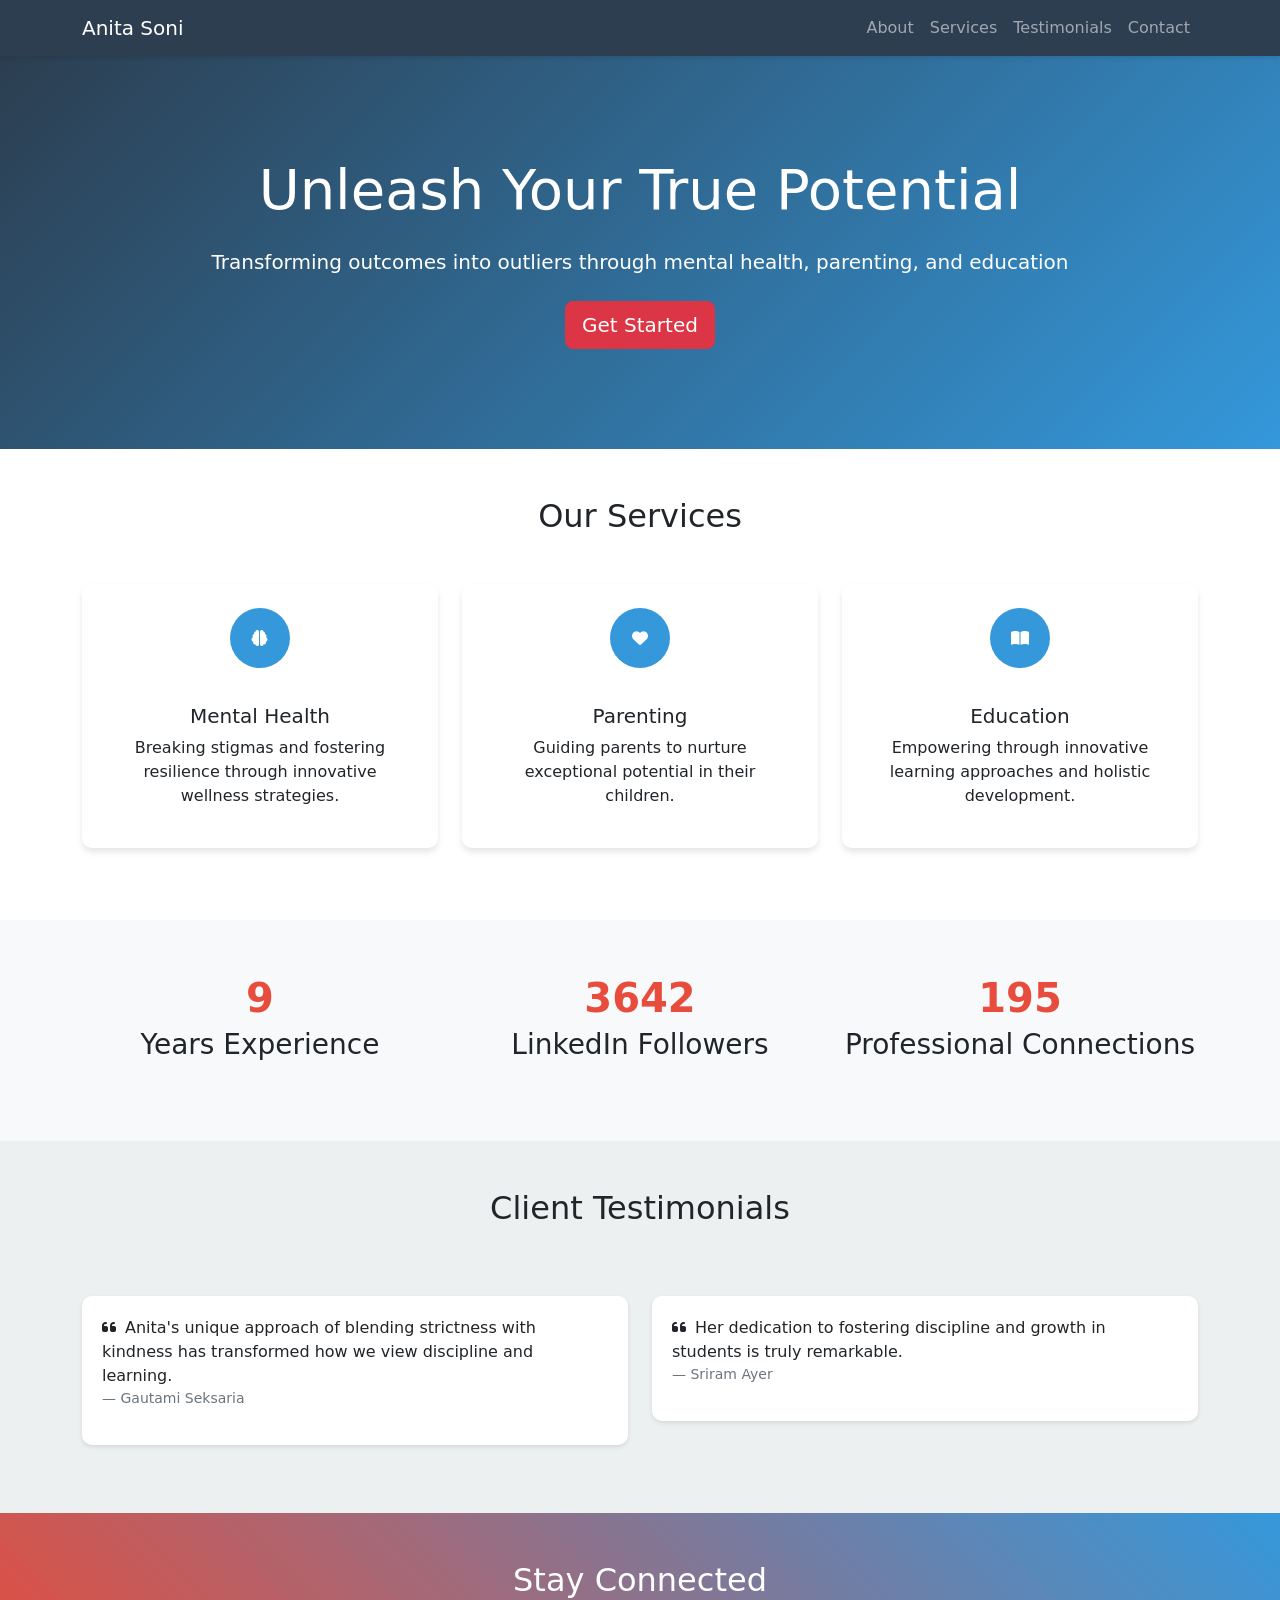
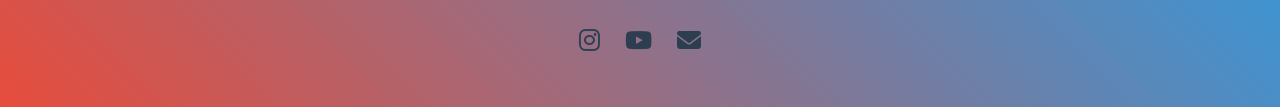
==== index.html @ 26045d47 "Rename anita-soni.html to index.html" ====
<!DOCTYPE html>
<html lang="en">
<head>
    <meta charset="UTF-8">
    <meta name="viewport" content="width=device-width, initial-scale=1.0">
    <title>Anita Soni - Unleash Your True Potential</title>
    <link href="https://cdnjs.cloudflare.com/ajax/libs/bootstrap/5.3.2/css/bootstrap.min.css" rel="stylesheet">
    <link href="https://cdnjs.cloudflare.com/ajax/libs/font-awesome/6.4.2/css/all.min.css" rel="stylesheet">
    <style>
        :root {
            --primary-color: #2c3e50;
            --secondary-color: #e74c3c;
            --accent-color: #3498db;
            --light-bg: #ecf0f1;
        }

        .navbar {
            background-color: var(--primary-color);
            box-shadow: 0 2px 4px rgba(0,0,0,0.1);
        }

        .hero-section {
            background: linear-gradient(135deg, var(--primary-color), var(--accent-color));
            color: white;
            padding: 100px 0;
            position: relative;
            overflow: hidden;
        }

        .hero-section::after {
            content: '';
            position: absolute;
            top: 0;
            left: 0;
            right: 0;
            bottom: 0;
            background: url('/api/placeholder/1920/1080') center/cover;
            opacity: 0.1;
        }

        .service-card {
            border: none;
            transition: transform 0.3s ease;
            background: white;
            border-radius: 10px;
            box-shadow: 0 4px 6px rgba(0,0,0,0.1);
        }

        .service-card:hover {
            transform: translateY(-5px);
        }

        .service-icon {
            width: 60px;
            height: 60px;
            background-color: var(--accent-color);
            color: white;
            border-radius: 50%;
            display: flex;
            align-items: center;
            justify-content: center;
            margin: 0 auto 20px;
        }

        .testimonial-section {
            background-color: var(--light-bg);
        }

        .testimonial-card {
            background: white;
            border-radius: 10px;
            padding: 20px;
            margin: 20px 0;
            box-shadow: 0 2px 4px rgba(0,0,0,0.1);
        }

        .social-links a {
            color: var(--primary-color);
            margin: 0 10px;
            font-size: 24px;
            transition: color 0.3s ease;
        }

        .social-links a:hover {
            color: var(--secondary-color);
        }

        .cta-section {
            background: linear-gradient(45deg, var(--secondary-color), var(--accent-color));
            color: white;
        }

        #backToTop {
            position: fixed;
            bottom: 20px;
            right: 20px;
            display: none;
            background-color: var(--secondary-color);
            color: white;
            border: none;
            border-radius: 50%;
            width: 40px;
            height: 40px;
            cursor: pointer;
            transition: background-color 0.3s ease;
        }

        #backToTop:hover {
            background-color: var(--primary-color);
        }

        .achievement-counter {
            font-size: 2.5rem;
            font-weight: bold;
            color: var(--secondary-color);
        }
    </style>
</head>
<body>
    <!-- Navbar -->
    <nav class="navbar navbar-expand-lg navbar-dark sticky-top">
        <div class="container">
            <a class="navbar-brand" href="#">Anita Soni</a>
            <button class="navbar-toggler" type="button" data-bs-toggle="collapse" data-bs-target="#navbarNav">
                <span class="navbar-toggler-icon"></span>
            </button>
            <div class="collapse navbar-collapse" id="navbarNav">
                <ul class="navbar-nav ms-auto">
                    <li class="nav-item">
                        <a class="nav-link" href="#about">About</a>
                    </li>
                    <li class="nav-item">
                        <a class="nav-link" href="#services">Services</a>
                    </li>
                    <li class="nav-item">
                        <a class="nav-link" href="#testimonials">Testimonials</a>
                    </li>
                    <li class="nav-item">
                        <a class="nav-link" href="#contact">Contact</a>
                    </li>
                </ul>
            </div>
        </div>
    </nav>

    <!-- Hero Section -->
    <section class="hero-section text-center">
        <div class="container position-relative">
            <h1 class="display-4 mb-4">Unleash Your True Potential</h1>
            <p class="lead mb-4">Transforming outcomes into outliers through mental health, parenting, and education</p>
            <button class="btn btn-lg btn-danger">Get Started</button>
        </div>
    </section>

    <!-- Services Section -->
    <section id="services" class="py-5">
        <div class="container">
            <h2 class="text-center mb-5">Our Services</h2>
            <div class="row">
                <div class="col-md-4 mb-4">
                    <div class="service-card card h-100 p-4">
                        <div class="service-icon">
                            <i class="fas fa-brain"></i>
                        </div>
                        <div class="card-body text-center">
                            <h5 class="card-title">Mental Health</h5>
                            <p class="card-text">Breaking stigmas and fostering resilience through innovative wellness strategies.</p>
                        </div>
                    </div>
                </div>
                <div class="col-md-4 mb-4">
                    <div class="service-card card h-100 p-4">
                        <div class="service-icon">
                            <i class="fas fa-heart"></i>
                        </div>
                        <div class="card-body text-center">
                            <h5 class="card-title">Parenting</h5>
                            <p class="card-text">Guiding parents to nurture exceptional potential in their children.</p>
                        </div>
                    </div>
                </div>
                <div class="col-md-4 mb-4">
                    <div class="service-card card h-100 p-4">
                        <div class="service-icon">
                            <i class="fas fa-book-open"></i>
                        </div>
                        <div class="card-body text-center">
                            <h5 class="card-title">Education</h5>
                            <p class="card-text">Empowering through innovative learning approaches and holistic development.</p>
                        </div>
                    </div>
                </div>
            </div>
        </div>
    </section>

    <!-- Achievements Section -->
    <section class="py-5 bg-light">
        <div class="container">
            <div class="row text-center">
                <div class="col-md-4 mb-4">
                    <div class="achievement-counter" data-target="22">0</div>
                    <h3>Years Experience</h3>
                </div>
                <div class="col-md-4 mb-4">
                    <div class="achievement-counter" data-target="9337">0</div>
                    <h3>LinkedIn Followers</h3>
                </div>
                <div class="col-md-4 mb-4">
                    <div class="achievement-counter" data-target="500">0</div>
                    <h3>Professional Connections</h3>
                </div>
            </div>
        </div>
    </section>

    <!-- Testimonials Section -->
    <section id="testimonials" class="testimonial-section py-5">
        <div class="container">
            <h2 class="text-center mb-5">Client Testimonials</h2>
            <div class="row">
                <div class="col-md-6">
                    <div class="testimonial-card">
                        <p class="mb-3"><i class="fas fa-quote-left me-2"></i>Anita's unique approach of blending strictness with kindness has transformed how we view discipline and learning.</p>
                        <footer class="blockquote-footer">Gautami Seksaria</footer>
                    </div>
                </div>
                <div class="col-md-6">
                    <div class="testimonial-card">
                        <p class="mb-3"><i class="fas fa-quote-left me-2"></i>Her dedication to fostering discipline and growth in students is truly remarkable.</p>
                        <footer class="blockquote-footer">Sriram Ayer</footer>
                    </div>
                </div>
            </div>
        </div>
    </section>

    <!-- CTA Section -->
    <section class="cta-section py-5 text-center">
        <div class="container">
            <h2 class="mb-4">Stay Connected</h2>
            <div class="social-links">
                <a href="https://lnkd.in/gwahMWJ2" target="_blank"><i class="fab fa-instagram"></i></a>
                <a href="https://lnkd.in/g5APP9iJ" target="_blank"><i class="fab fa-youtube"></i></a>
                <a href="#"><i class="fas fa-envelope"></i></a>
            </div>
        </div>
    </section>

    <!-- Back to Top Button -->
    <button id="backToTop" title="Back to Top">
        <i class="fas fa-arrow-up"></i>
    </button>

    <script src="https://cdnjs.cloudflare.com/ajax/libs/bootstrap/5.3.2/js/bootstrap.bundle.min.js"></script>
    <script>
        // Back to Top Button
        window.onscroll = function() {
            if (document.body.scrollTop > 20 || document.documentElement.scrollTop > 20) {
                document.getElementById("backToTop").style.display = "block";
            } else {
                document.getElementById("backToTop").style.display = "none";
            }
        };

        document.getElementById("backToTop").onclick = function() {
            window.scrollTo({top: 0, behavior: 'smooth'});
        };

        // Achievement Counter Animation
        const counters = document.querySelectorAll('.achievement-counter');
        const speed = 200;

        const animateCounter = (counter) => {
            const target = +counter.getAttribute('data-target');
            let count = 0;
            const increment = target / speed;

            const updateCount = () => {
                if(count < target) {
                    count += increment;
                    counter.innerText = Math.ceil(count);
                    setTimeout(updateCount, 1);
                } else {
                    counter.innerText = target;
                }
            };

            updateCount();
        };

        // Start counter animation when element is in view
        const observer = new IntersectionObserver((entries) => {
            entries.forEach(entry => {
                if(entry.isIntersecting) {
                    animateCounter(entry.target);
                    observer.unobserve(entry.target);
                }
            });
        });

        counters.forEach(counter => observer.observe(counter));
    </script>
</body>
</html>
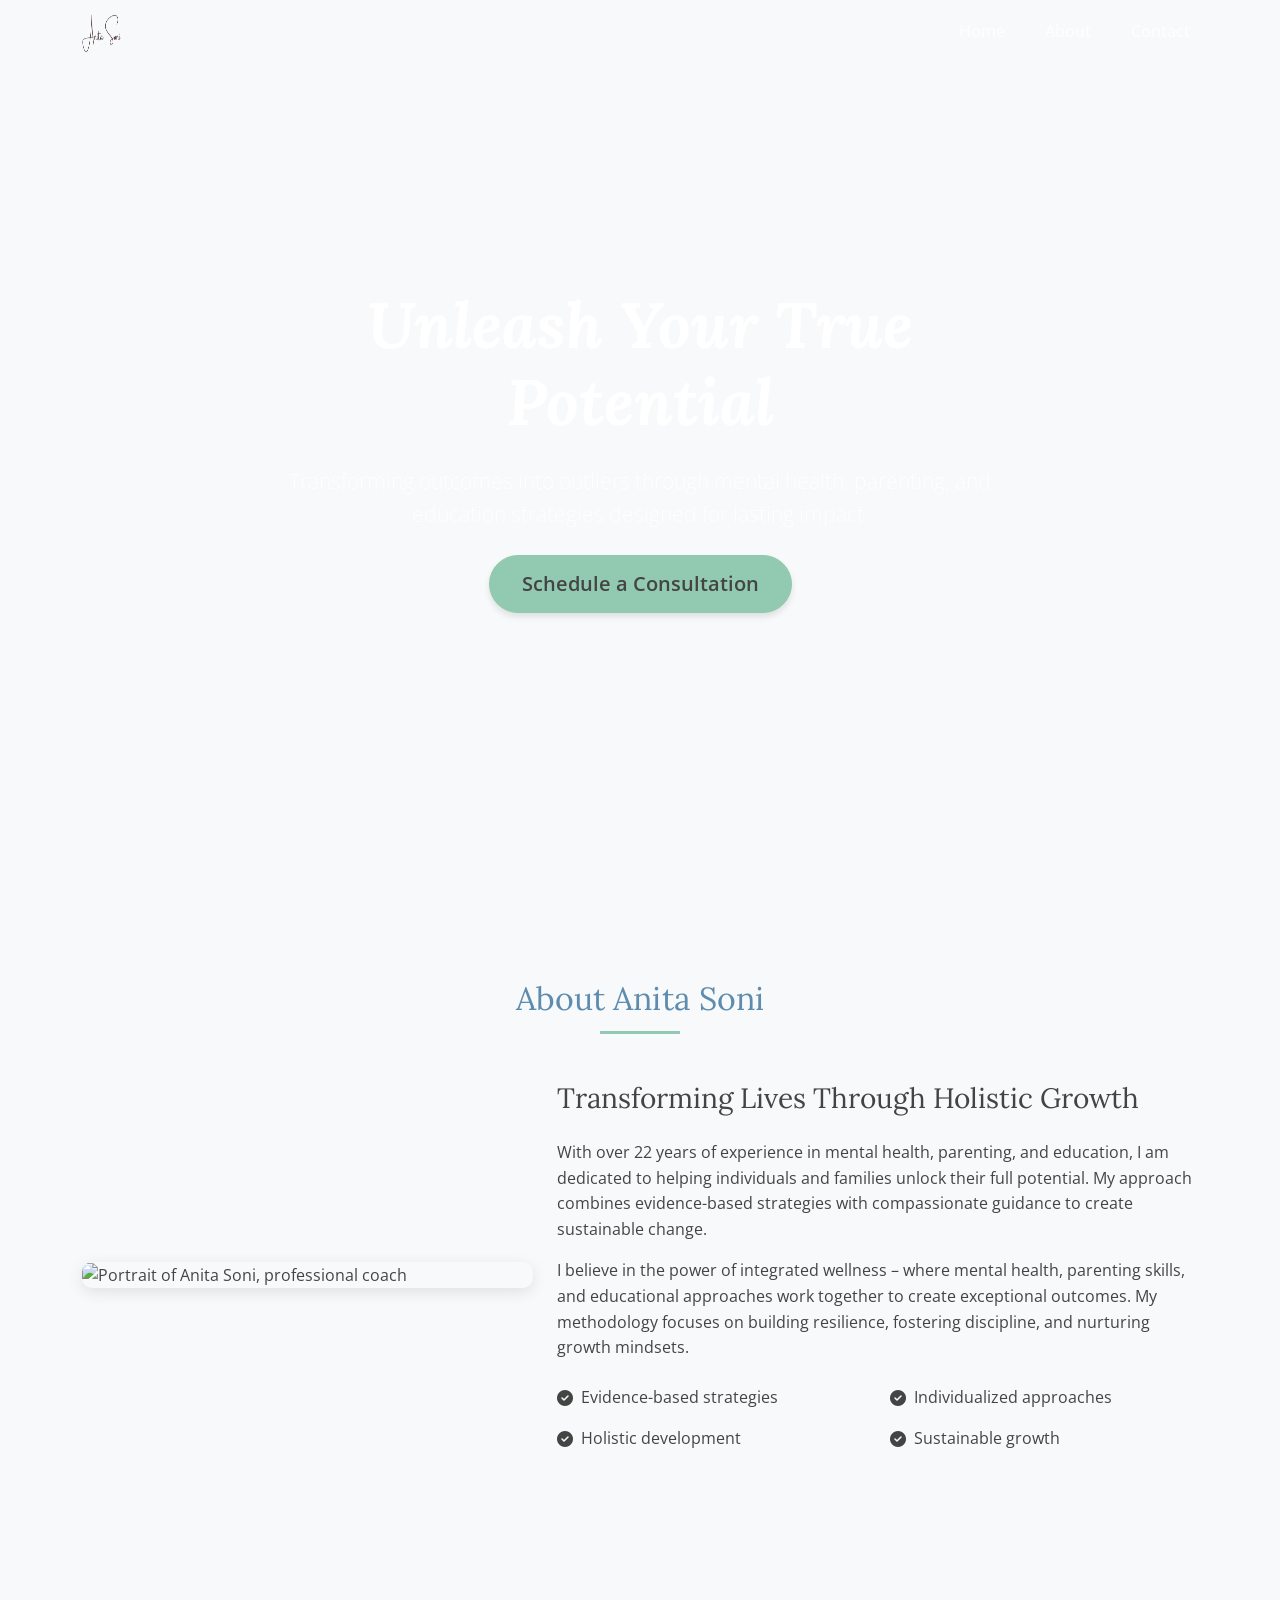
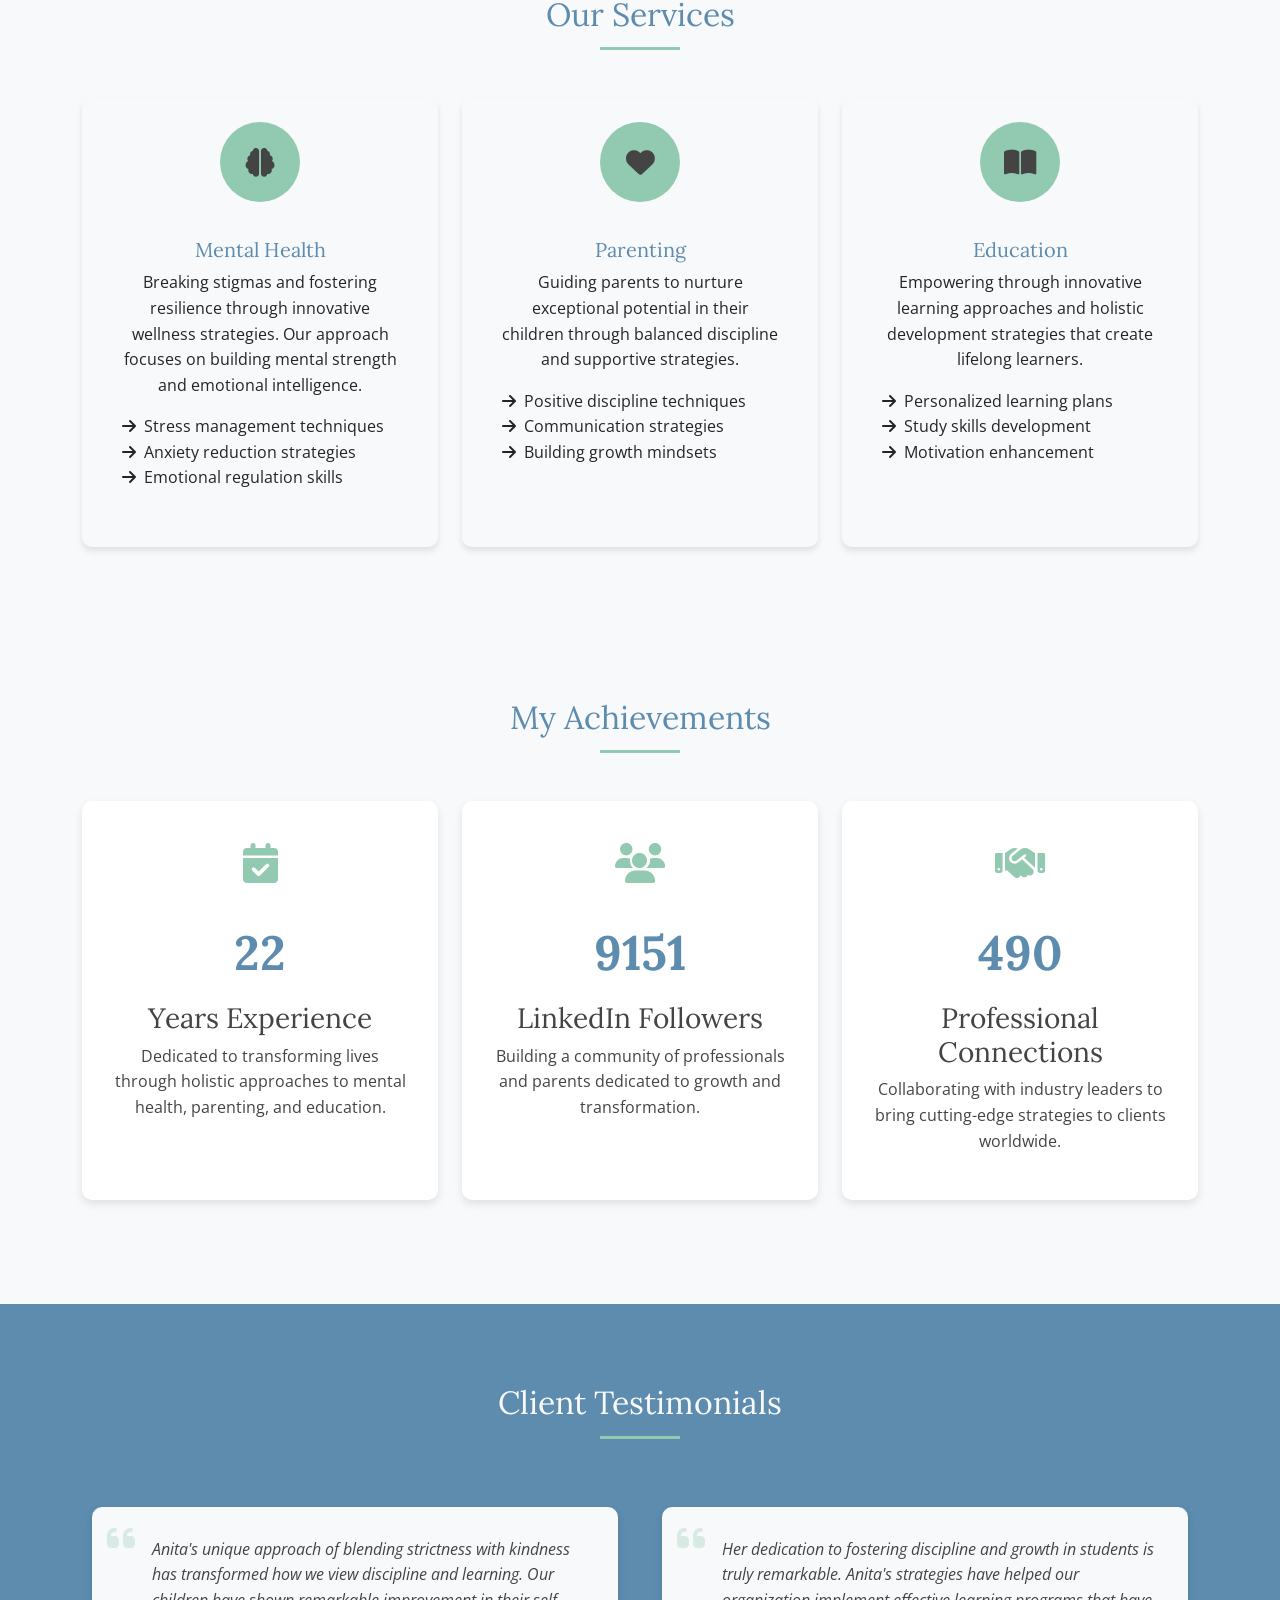
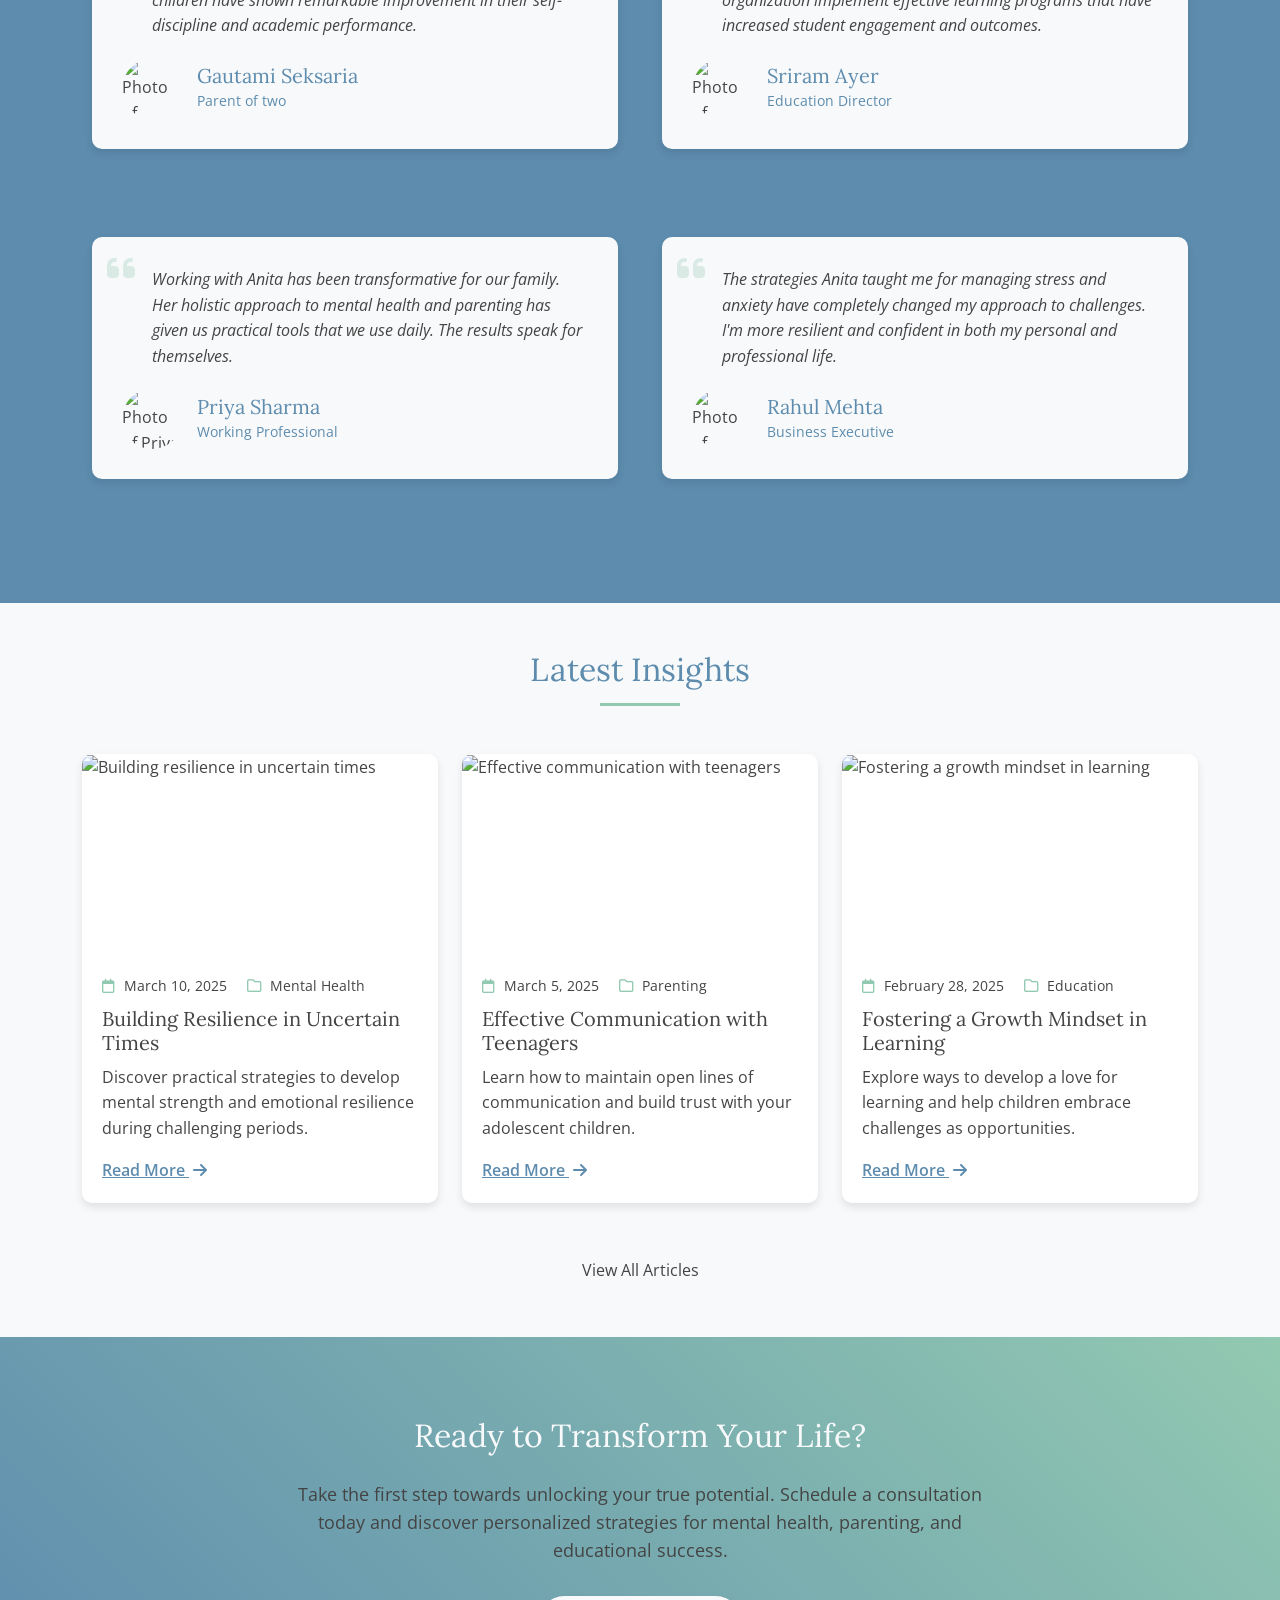
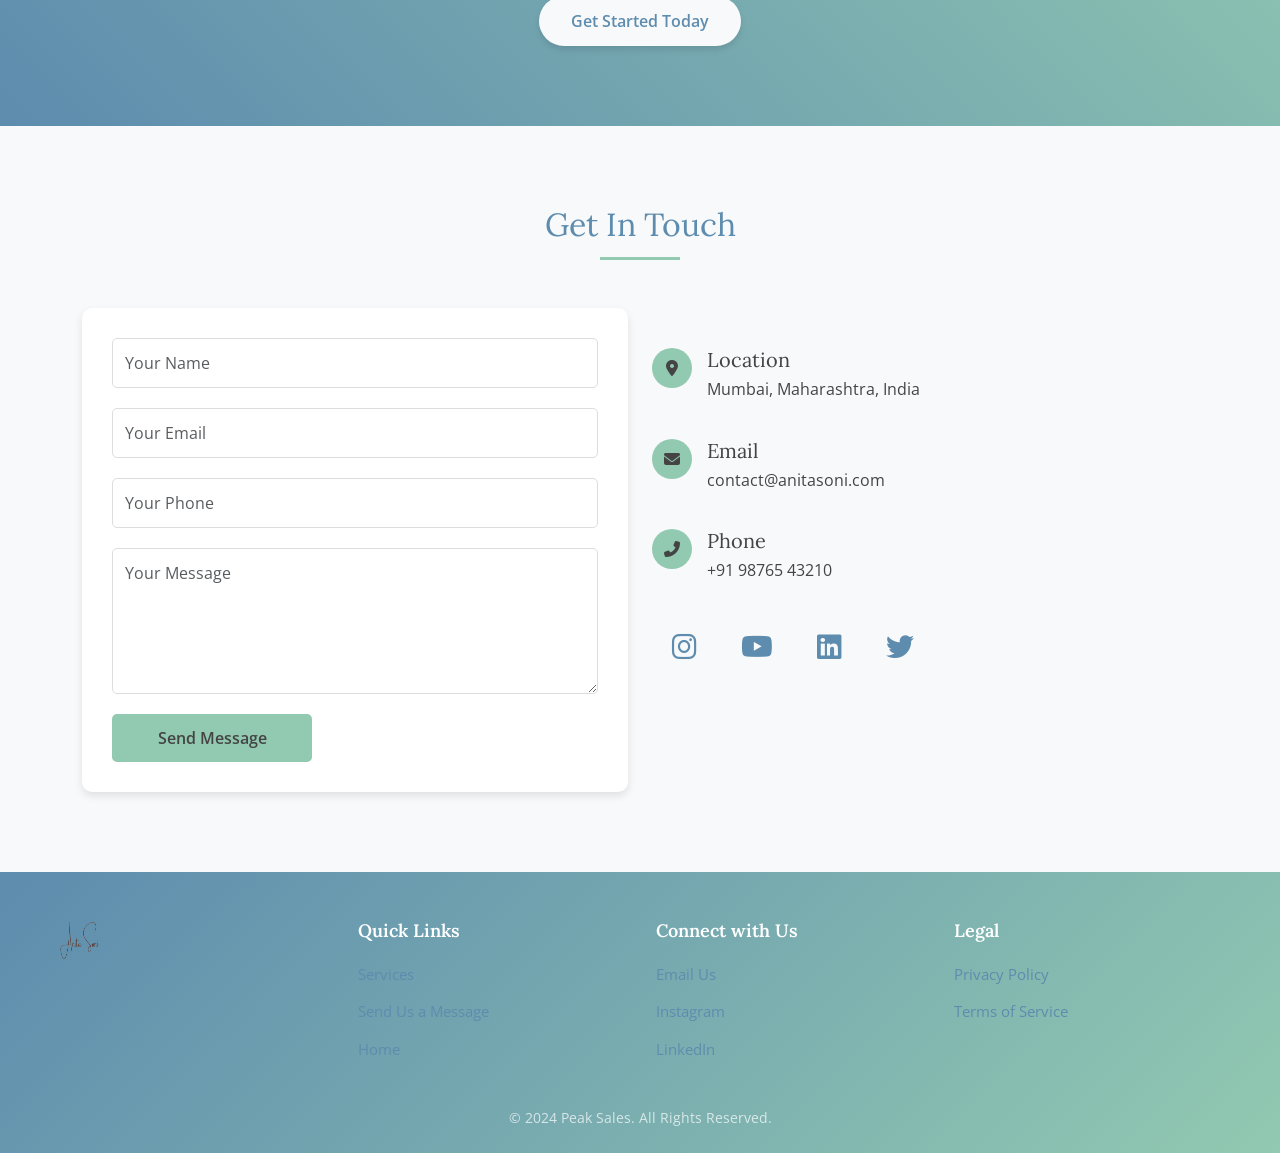
==== commit eb0c6f71: "Add files via upload" ====
--- a/index.html
+++ b/index.html
@@ -1,305 +1,478 @@
-<!DOCTYPE html>
-<html lang="en">
-<head>
-    <meta charset="UTF-8">
-    <meta name="viewport" content="width=device-width, initial-scale=1.0">
-    <title>Anita Soni - Unleash Your True Potential</title>
-    <link href="https://cdnjs.cloudflare.com/ajax/libs/bootstrap/5.3.2/css/bootstrap.min.css" rel="stylesheet">
-    <link href="https://cdnjs.cloudflare.com/ajax/libs/font-awesome/6.4.2/css/all.min.css" rel="stylesheet">
-    <style>
-        :root {
-            --primary-color: #2c3e50;
-            --secondary-color: #e74c3c;
-            --accent-color: #3498db;
-            --light-bg: #ecf0f1;
-        }
-
-        .navbar {
-            background-color: var(--primary-color);
-            box-shadow: 0 2px 4px rgba(0,0,0,0.1);
-        }
-
-        .hero-section {
-            background: linear-gradient(135deg, var(--primary-color), var(--accent-color));
-            color: white;
-            padding: 100px 0;
-            position: relative;
-            overflow: hidden;
-        }
-
-        .hero-section::after {
-            content: '';
-            position: absolute;
-            top: 0;
-            left: 0;
-            right: 0;
-            bottom: 0;
-            background: url('/api/placeholder/1920/1080') center/cover;
-            opacity: 0.1;
-        }
-
-        .service-card {
-            border: none;
-            transition: transform 0.3s ease;
-            background: white;
-            border-radius: 10px;
-            box-shadow: 0 4px 6px rgba(0,0,0,0.1);
-        }
-
-        .service-card:hover {
-            transform: translateY(-5px);
-        }
-
-        .service-icon {
-            width: 60px;
-            height: 60px;
-            background-color: var(--accent-color);
-            color: white;
-            border-radius: 50%;
-            display: flex;
-            align-items: center;
-            justify-content: center;
-            margin: 0 auto 20px;
-        }
-
-        .testimonial-section {
-            background-color: var(--light-bg);
-        }
-
-        .testimonial-card {
-            background: white;
-            border-radius: 10px;
-            padding: 20px;
-            margin: 20px 0;
-            box-shadow: 0 2px 4px rgba(0,0,0,0.1);
-        }
-
-        .social-links a {
-            color: var(--primary-color);
-            margin: 0 10px;
-            font-size: 24px;
-            transition: color 0.3s ease;
-        }
-
-        .social-links a:hover {
-            color: var(--secondary-color);
-        }
-
-        .cta-section {
-            background: linear-gradient(45deg, var(--secondary-color), var(--accent-color));
-            color: white;
-        }
-
-        #backToTop {
-            position: fixed;
-            bottom: 20px;
-            right: 20px;
-            display: none;
-            background-color: var(--secondary-color);
-            color: white;
-            border: none;
-            border-radius: 50%;
-            width: 40px;
-            height: 40px;
-            cursor: pointer;
-            transition: background-color 0.3s ease;
-        }
-
-        #backToTop:hover {
-            background-color: var(--primary-color);
-        }
-
-        .achievement-counter {
-            font-size: 2.5rem;
-            font-weight: bold;
-            color: var(--secondary-color);
-        }
-    </style>
-</head>
-<body>
-    <!-- Navbar -->
-    <nav class="navbar navbar-expand-lg navbar-dark sticky-top">
-        <div class="container">
-            <a class="navbar-brand" href="#">Anita Soni</a>
-            <button class="navbar-toggler" type="button" data-bs-toggle="collapse" data-bs-target="#navbarNav">
-                <span class="navbar-toggler-icon"></span>
-            </button>
-            <div class="collapse navbar-collapse" id="navbarNav">
-                <ul class="navbar-nav ms-auto">
-                    <li class="nav-item">
-                        <a class="nav-link" href="#about">About</a>
-                    </li>
-                    <li class="nav-item">
-                        <a class="nav-link" href="#services">Services</a>
-                    </li>
-                    <li class="nav-item">
-                        <a class="nav-link" href="#testimonials">Testimonials</a>
-                    </li>
-                    <li class="nav-item">
-                        <a class="nav-link" href="#contact">Contact</a>
-                    </li>
-                </ul>
-            </div>
-        </div>
-    </nav>
-
-    <!-- Hero Section -->
-    <section class="hero-section text-center">
-        <div class="container position-relative">
-            <h1 class="display-4 mb-4">Unleash Your True Potential</h1>
-            <p class="lead mb-4">Transforming outcomes into outliers through mental health, parenting, and education</p>
-            <button class="btn btn-lg btn-danger">Get Started</button>
-        </div>
-    </section>
-
-    <!-- Services Section -->
-    <section id="services" class="py-5">
-        <div class="container">
-            <h2 class="text-center mb-5">Our Services</h2>
-            <div class="row">
-                <div class="col-md-4 mb-4">
-                    <div class="service-card card h-100 p-4">
-                        <div class="service-icon">
-                            <i class="fas fa-brain"></i>
-                        </div>
-                        <div class="card-body text-center">
-                            <h5 class="card-title">Mental Health</h5>
-                            <p class="card-text">Breaking stigmas and fostering resilience through innovative wellness strategies.</p>
-                        </div>
-                    </div>
-                </div>
-                <div class="col-md-4 mb-4">
-                    <div class="service-card card h-100 p-4">
-                        <div class="service-icon">
-                            <i class="fas fa-heart"></i>
-                        </div>
-                        <div class="card-body text-center">
-                            <h5 class="card-title">Parenting</h5>
-                            <p class="card-text">Guiding parents to nurture exceptional potential in their children.</p>
-                        </div>
-                    </div>
-                </div>
-                <div class="col-md-4 mb-4">
-                    <div class="service-card card h-100 p-4">
-                        <div class="service-icon">
-                            <i class="fas fa-book-open"></i>
-                        </div>
-                        <div class="card-body text-center">
-                            <h5 class="card-title">Education</h5>
-                            <p class="card-text">Empowering through innovative learning approaches and holistic development.</p>
-                        </div>
-                    </div>
-                </div>
-            </div>
-        </div>
-    </section>
-
-    <!-- Achievements Section -->
-    <section class="py-5 bg-light">
-        <div class="container">
-            <div class="row text-center">
-                <div class="col-md-4 mb-4">
-                    <div class="achievement-counter" data-target="22">0</div>
-                    <h3>Years Experience</h3>
-                </div>
-                <div class="col-md-4 mb-4">
-                    <div class="achievement-counter" data-target="9337">0</div>
-                    <h3>LinkedIn Followers</h3>
-                </div>
-                <div class="col-md-4 mb-4">
-                    <div class="achievement-counter" data-target="500">0</div>
-                    <h3>Professional Connections</h3>
-                </div>
-            </div>
-        </div>
-    </section>
-
-    <!-- Testimonials Section -->
-    <section id="testimonials" class="testimonial-section py-5">
-        <div class="container">
-            <h2 class="text-center mb-5">Client Testimonials</h2>
-            <div class="row">
-                <div class="col-md-6">
-                    <div class="testimonial-card">
-                        <p class="mb-3"><i class="fas fa-quote-left me-2"></i>Anita's unique approach of blending strictness with kindness has transformed how we view discipline and learning.</p>
-                        <footer class="blockquote-footer">Gautami Seksaria</footer>
-                    </div>
-                </div>
-                <div class="col-md-6">
-                    <div class="testimonial-card">
-                        <p class="mb-3"><i class="fas fa-quote-left me-2"></i>Her dedication to fostering discipline and growth in students is truly remarkable.</p>
-                        <footer class="blockquote-footer">Sriram Ayer</footer>
-                    </div>
-                </div>
-            </div>
-        </div>
-    </section>
-
-    <!-- CTA Section -->
-    <section class="cta-section py-5 text-center">
-        <div class="container">
-            <h2 class="mb-4">Stay Connected</h2>
-            <div class="social-links">
-                <a href="https://lnkd.in/gwahMWJ2" target="_blank"><i class="fab fa-instagram"></i></a>
-                <a href="https://lnkd.in/g5APP9iJ" target="_blank"><i class="fab fa-youtube"></i></a>
-                <a href="#"><i class="fas fa-envelope"></i></a>
-            </div>
-        </div>
-    </section>
-
-    <!-- Back to Top Button -->
-    <button id="backToTop" title="Back to Top">
-        <i class="fas fa-arrow-up"></i>
-    </button>
-
-    <script src="https://cdnjs.cloudflare.com/ajax/libs/bootstrap/5.3.2/js/bootstrap.bundle.min.js"></script>
-    <script>
-        // Back to Top Button
-        window.onscroll = function() {
-            if (document.body.scrollTop > 20 || document.documentElement.scrollTop > 20) {
-                document.getElementById("backToTop").style.display = "block";
-            } else {
-                document.getElementById("backToTop").style.display = "none";
-            }
-        };
-
-        document.getElementById("backToTop").onclick = function() {
-            window.scrollTo({top: 0, behavior: 'smooth'});
-        };
-
-        // Achievement Counter Animation
-        const counters = document.querySelectorAll('.achievement-counter');
-        const speed = 200;
-
-        const animateCounter = (counter) => {
-            const target = +counter.getAttribute('data-target');
-            let count = 0;
-            const increment = target / speed;
-
-            const updateCount = () => {
-                if(count < target) {
-                    count += increment;
-                    counter.innerText = Math.ceil(count);
-                    setTimeout(updateCount, 1);
-                } else {
-                    counter.innerText = target;
-                }
-            };
-
-            updateCount();
-        };
-
-        // Start counter animation when element is in view
-        const observer = new IntersectionObserver((entries) => {
-            entries.forEach(entry => {
-                if(entry.isIntersecting) {
-                    animateCounter(entry.target);
-                    observer.unobserve(entry.target);
-                }
-            });
-        });
-
-        counters.forEach(counter => observer.observe(counter));
-    </script>
-</body>
-</html>
+<!DOCTYPE html>
+<html lang="en">
+<head>
+    <meta charset="UTF-8">
+    <meta name="viewport" content="width=device-width, initial-scale=1.0">
+    <meta name="description" content="Anita Soni - Professional coaching and consultation in mental health, parenting, and education">
+    <meta name="keywords" content="mental health coaching, parenting guidance, educational strategies, Anita Soni, holistic development">
+    <meta name="author" content="Anita Soni">
+    <meta property="og:title" content="Anita Soni - Unleash Your True Potential">
+    <meta property="og:description" content="Professional coaching and consultation in mental health, parenting, and education">
+    <meta property="og:image" content="/assets/images/anita-soni-og.jpg">
+    <meta property="og:url" content="https://www.anitasoni.com">
+    <meta name="twitter:card" content="summary_large_image">
+    <title>Anita Soni - Unleash Your True Potential</title>
+    <link rel="icon" type="image/png" href="/assets/favicon.ico">
+    <link href="https://cdnjs.cloudflare.com/ajax/libs/bootstrap/5.3.2/css/bootstrap.min.css" rel="stylesheet" integrity="sha384-T3c6CoIi6uLrA9TneNEoa7RxnatzjcDSCmG1MXxSR1GAsXEV/Dwwykc2MPK8M2HN" crossorigin="anonymous" onload="this.onload=null;this.rel='stylesheet'" onerror="this.href='/assets/css/bootstrap.min.css';">
+    <script src="https://cdn.jsdelivr.net/npm/bootstrap@5.3.3/dist/js/bootstrap.bundle.min.js" crossorigin="anonymous"></script>
+    <link href="https://cdnjs.cloudflare.com/ajax/libs/font-awesome/6.4.2/css/all.min.css" rel="stylesheet">
+    <link href="https://fonts.googleapis.com/css2?family=Open+Sans:ital,wght@0,300;0,400;0,600;1,400&family=Lora:ital,wght@0,400;0,700;1,400&display=swap" rel="stylesheet">
+    <link rel="stylesheet" href="styles.css">
+</head>
+<body data-bs-spy="scroll" data-bs-target="#navbarNav">
+  <!-- Navbar -->
+  <nav class="navbar navbar-expand-lg navbar-dark">
+    <div class="container">
+      <a class="navbar-brand" href="index.html">
+        <img src="img/logo.png" alt="Anita Soni" style="width: 40px; height: 40px; margin-right: 10px;">
+      </a>
+      <button class="navbar-toggler" type="button" data-bs-toggle="collapse" data-bs-target="#navbarNav">
+        <span class="navbar-toggler-icon"></span>
+      </button>
+      <div class="collapse navbar-collapse" id="navbarNav">
+        <ul class="navbar-nav ms-auto">
+          <li class="nav-item"><a class="nav-link" href="index.html">Home</a></li>
+          <li class="nav-item"><a class="nav-link" href="about.html">About</a></li>
+          <li class="nav-item"><a class="nav-link" href="contact.html">Contact</a></li>
+        </ul>
+      </div>
+    </div>
+  </nav>
+  
+  <!-- Hero Section -->
+    <section id="home" class="hero-section text-center">
+        <div class="container position-relative">
+            <div class="hero-content">
+                <h1 class="display-4 mb-4">Unleash Your True Potential</h1>
+                <p class="lead mb-4">Transforming outcomes into outliers through mental health, parenting, and education strategies designed for lasting impact.</p>
+                <a href="#contact" class="btn btn-lg">Schedule a Consultation</a>
+            </div>
+        </div>
+    </section>
+
+    <!-- About Section -->
+    <section id="about" class="about-section">
+        <div class="container">
+            <h2 class="text-center section-title">About Anita Soni</h2>
+            <div class="row align-items-center">
+                <div class="col-lg-5 mb-4 mb-lg-0">
+                    <div class="about-image">
+                        <img src="/assets/images/anita-soni.jpg" alt="Portrait of Anita Soni, professional coach" class="img-fluid" loading="lazy">
+                    </div>
+                </div>
+                <div class="col-lg-7">
+                    <h3 class="mb-4">Transforming Lives Through Holistic Growth</h3>
+                    <p>With over 22 years of experience in mental health, parenting, and education, I am dedicated to helping individuals and families unlock their full potential. My approach combines evidence-based strategies with compassionate guidance to create sustainable change.</p>
+                    <p>I believe in the power of integrated wellness – where mental health, parenting skills, and educational approaches work together to create exceptional outcomes. My methodology focuses on building resilience, fostering discipline, and nurturing growth mindsets.</p>
+                    <div class="row mt-4">
+                        <div class="col-md-6 mb-3">
+                            <div class="d-flex align-items-center">
+                                <i class="fas fa-check-circle me-2" style="color: var(--pastel-green);"></i>
+                                <span>Evidence-based strategies</span>
+                            </div>
+                        </div>
+                        <div class="col-md-6 mb-3">
+                            <div class="d-flex align-items-center">
+                                <i class="fas fa-check-circle me-2" style="color: var(--pastel-green);"></i>
+                                <span>Individualized approaches</span>
+                            </div>
+                        </div>
+                        <div class="col-md-6 mb-3">
+                            <div class="d-flex align-items-center">
+                                <i class="fas fa-check-circle me-2" style="color: var(--pastel-green);"></i>
+                                <span>Holistic development</span>
+                            </div>
+                        </div>
+                        <div class="col-md-6 mb-3">
+                            <div class="d-flex align-items-center">
+                                <i class="fas fa-check-circle me-2" style="color: var(--pastel-green);"></i>
+                                <span>Sustainable growth</span>
+                            </div>
+                        </div>
+                    </div>
+                </div>
+            </div>
+        </div>
+    </section>
+
+    <!-- Services Section -->
+    <section id="services" class="py-5">
+        <div class="container">
+            <h2 class="text-center section-title">Our Services</h2>
+            <div class="row">
+                <div class="col-md-4 mb-4">
+                    <div class="service-card card h-100 p-4">
+                        <div class="service-icon">
+                            <i class="fas fa-brain"></i>
+                        </div>
+                        <div class="card-body text-center">
+                            <h5 class="card-title">Mental Health</h5>
+                            <p class="card-text">Breaking stigmas and fostering resilience through innovative wellness strategies. Our approach focuses on building mental strength and emotional intelligence.</p>
+                            <ul class="list-unstyled text-start mt-3">
+                                <li><i class="fas fa-arrow-right me-2" style="color: var(--accent-color);"></i>Stress management techniques</li>
+                                <li><i class="fas fa-arrow-right me-2" style="color: var(--accent-color);"></i>Anxiety reduction strategies</li>
+                                <li><i class="fas fa-arrow-right me-2" style="color: var(--accent-color);"></i>Emotional regulation skills</li>
+                            </ul>
+                        </div>
+                    </div>
+                </div>
+                <div class="col-md-4 mb-4">
+                    <div class="service-card card h-100 p-4">
+                        <div class="service-icon">
+                            <i class="fas fa-heart"></i>
+                        </div>
+                        <div class="card-body text-center">
+                            <h5 class="card-title">Parenting</h5>
+                            <p class="card-text">Guiding parents to nurture exceptional potential in their children through balanced discipline and supportive strategies.</p>
+                            <ul class="list-unstyled text-start mt-3">
+                                <li><i class="fas fa-arrow-right me-2" style="color: var(--accent-color);"></i>Positive discipline techniques</li>
+                                <li><i class="fas fa-arrow-right me-2" style="color: var(--accent-color);"></i>Communication strategies</li>
+                                <li><i class="fas fa-arrow-right me-2" style="color: var(--accent-color);"></i>Building growth mindsets</li>
+                            </ul>
+                        </div>
+                    </div>
+                </div>
+                <div class="col-md-4 mb-4">
+                    <div class="service-card card h-100 p-4">
+                        <div class="service-icon">
+                            <i class="fas fa-book-open"></i>
+                        </div>
+                        <div class="card-body text-center">
+                            <h5 class="card-title">Education</h5>
+                            <p class="card-text">Empowering through innovative learning approaches and holistic development strategies that create lifelong learners.</p>
+                            <ul class="list-unstyled text-start mt-3">
+                                <li><i class="fas fa-arrow-right me-2" style="color: var(--accent-color);"></i>Personalized learning plans</li>
+                                <li><i class="fas fa-arrow-right me-2" style="color: var(--accent-color);"></i>Study skills development</li>
+                                <li><i class="fas fa-arrow-right me-2" style="color: var(--accent-color);"></i>Motivation enhancement</li>
+                            </ul>
+                        </div>
+                    </div>
+                </div>
+            </div>
+        </div>
+    </section>
+
+    <!-- Achievements Section -->
+    <section id="achievements" class="achievement-section">
+        <div class="container">
+            <h2 class="text-center section-title">My Achievements</h2>
+            <div class="row">
+                <div class="col-md-4 mb-4">
+                    <div class="achievement-item">
+                        <div class="achievement-icon">
+                            <i class="fas fa-calendar-check"></i>
+                        </div>
+                        <div class="achievement-counter" data-target="22">0</div>
+                        <h3>Years Experience</h3>
+                        <p>Dedicated to transforming lives through holistic approaches to mental health, parenting, and education.</p>
+                    </div>
+                </div>
+                <div class="col-md-4 mb-4">
+                    <div class="achievement-item">
+                        <div class="achievement-icon">
+                            <i class="fas fa-users"></i>
+                        </div>
+                        <div class="achievement-counter" data-target="9337">0</div>
+                        <h3>LinkedIn Followers</h3>
+                        <p>Building a community of professionals and parents dedicated to growth and transformation.</p>
+                    </div>
+                </div>
+                <div class="col-md-4 mb-4">
+                    <div class="achievement-item">
+                        <div class="achievement-icon">
+                            <i class="fas fa-handshake"></i>
+                        </div>
+                        <div class="achievement-counter" data-target="500">0</div>
+                        <h3>Professional Connections</h3>
+                        <p>Collaborating with industry leaders to bring cutting-edge strategies to clients worldwide.</p>
+                    </div>
+                </div>
+            </div>
+        </div>
+    </section>
+
+    <!-- Testimonials Section -->
+    <section id="testimonials" class="testimonial-section">
+        <div class="container">
+            <h2 class="text-center section-title">Client Testimonials</h2>
+            <div class="row">
+                <div class="col-md-6 mb-4">
+                    <div class="testimonial-card">
+                        <i class="fas fa-quote-left quote-icon"></i>
+                        <p>Anita's unique approach of blending strictness with kindness has transformed how we view discipline and learning. Our children have shown remarkable improvement in their self-discipline and academic performance.</p>
+                        <div class="client-info">
+                            <div class="client-image">
+                                <img src="/assets/images/client1.jpg" alt="Photo of Gautami Seksaria, satisfied client" class="img-fluid" loading="lazy">
+                            </div>
+                            <div class="client-details">
+                                <h5>Gautami Seksaria</h5>
+                                <small>Parent of two</small>
+                            </div>
+                        </div>
+                    </div>
+                </div>
+                <div class="col-md-6 mb-4">
+                    <div class="testimonial-card">
+                        <i class="fas fa-quote-left quote-icon"></i>
+                        <p>Her dedication to fostering discipline and growth in students is truly remarkable. Anita's strategies have helped our organization implement effective learning programs that have increased student engagement and outcomes.</p>
+                        <div class="client-info">
+                            <div class="client-image">
+                                <img src="/assets/images/client2.jpg" alt="Photo of Sriram Ayer, education director" class="img-fluid" loading="lazy">
+                            </div>
+                            <div class="client-details">
+                                <h5>Sriram Ayer</h5>
+                                <small>Education Director</small>
+                            </div>
+                        </div>
+                    </div>
+                </div>
+            </div>
+            <div class="row mt-4">
+                <div class="col-md-6 mb-4">
+                    <div class="testimonial-card">
+                        <i class="fas fa-quote-left quote-icon"></i>
+                        <p>Working with Anita has been transformative for our family. Her holistic approach to mental health and parenting has given us practical tools that we use daily. The results speak for themselves.</p>
+                        <div class="client-info">
+                            <div class="client-image">
+                                <img src="/assets/images/client3.jpg" alt="Photo of Priya Sharma, working professional" class="img-fluid" loading="lazy">
+                            </div>
+                            <div class="client-details">
+                                <h5>Priya Sharma</h5>
+                                <small>Working Professional</small>
+                            </div>
+                        </div>
+                    </div>
+                </div>
+                <div class="col-md-6 mb-4">
+                    <div class="testimonial-card">
+                        <i class="fas fa-quote-left quote-icon"></i>
+                        <p>The strategies Anita taught me for managing stress and anxiety have completely changed my approach to challenges. I'm more resilient and confident in both my personal and professional life.</p>
+                        <div class="client-info">
+                            <div class="client-image">
+                                <img src="/assets/images/client4.jpg" alt="Photo of Rahul Mehta, business executive" class="img-fluid" loading="lazy">
+                            </div>
+                            <div class="client-details">
+                                <h5>Rahul Mehta</h5>
+                                <small>Business Executive</small>
+                            </div>
+                        </div>
+                    </div>
+                </div>
+            </div>
+        </div>
+    </section>
+
+    <!-- Blog Section -->
+    <section id="blog" class="py-5">
+        <div class="container">
+            <h2 class="text-center section-title">Latest Insights</h2>
+            <div class="row">
+                <div class="col-md-4 mb-4">
+                    <div class="blog-card">
+                        <div class="blog-img">
+                            <img src="/assets/images/blog1.jpg" alt="Building resilience in uncertain times" class="img-fluid" loading="lazy">
+                        </div>
+                        <div class="blog-content">
+                            <div class="blog-meta">
+                                <span><i class="far fa-calendar"></i> March 10, 2025</span>
+                                <span class="ms-3"><i class="far fa-folder"></i> Mental Health</span>
+                            </div>
+                            <h5>Building Resilience in Uncertain Times</h5>
+                            <p>Discover practical strategies to develop mental strength and emotional resilience during challenging periods.</p>
+                            <a href="/blog/building-resilience" class="read-more">Read More <i class="fas fa-arrow-right ms-1"></i></a>
+                        </div>
+                    </div>
+                </div>
+                <div class="col-md-4 mb-4">
+                    <div class="blog-card">
+                        <div class="blog-img">
+                            <img src="/assets/images/blog2.jpg" alt="Effective communication with teenagers" class="img-fluid" loading="lazy">
+                        </div>
+                        <div class="blog-content">
+                            <div class="blog-meta">
+                                <span><i class="far fa-calendar"></i> March 5, 2025</span>
+                                <span class="ms-3"><i class="far fa-folder"></i> Parenting</span>
+                            </div>
+                            <h5>Effective Communication with Teenagers</h5>
+                            <p>Learn how to maintain open lines of communication and build trust with your adolescent children.</p>
+                            <a href="/blog/communication-teenagers" class="read-more">Read More <i class="fas fa-arrow-right ms-1"></i></a>
+                        </div>
+                    </div>
+                </div>
+                <div class="col-md-4 mb-4">
+                    <div class="blog-card">
+                        <div class="blog-img">
+                            <img src="/assets/images/blog3.jpg" alt="Fostering a growth mindset in learning" class="img-fluid" loading="lazy">
+                        </div>
+                        <div class="blog-content">
+                            <div class="blog-meta">
+                                <span><i class="far fa-calendar"></i> February 28, 2025</span>
+                                <span class="ms-3"><i class="far fa-folder"></i> Education</span>
+                            </div>
+                            <h5>Fostering a Growth Mindset in Learning</h5>
+                            <p>Explore ways to develop a love for learning and help children embrace challenges as opportunities.</p>
+                            <a href="/blog/growth-mindset-learning" class="read-more">Read More <i class="fas fa-arrow-right ms-1"></i></a>
+                        </div>
+                    </div>
+                </div>
+            </div>
+            <div class="text-center mt-4">
+                <a href="/blog" class="btn" style="background-color: var(--pastel-green); color: var(--dark-gray);">View All Articles</a>
+            </div>
+        </div>
+    </section>
+
+    <!-- CTA Section -->
+    <section class="cta-section">
+        <div class="container">
+            <h2 class="mb-4">Ready to Transform Your Life?</h2>
+            <p>Take the first step towards unlocking your true potential. Schedule a consultation today and discover personalized strategies for mental health, parenting, and educational success.</p>
+            <a href="#contact" class="btn cta-btn">Get Started Today</a>
+        </div>
+    </section>
+
+    <!-- Contact Section -->
+    <section id="contact" class="contact-section">
+        <div class="container">
+            <h2 class="text-center section-title">Get In Touch</h2>
+            <div class="row">
+                <div class="col-lg-6">
+                    <div class="contact-form">
+                        <form id="contactForm">
+                            <div class="mb-3">
+                                <label for="name" class="form-label visually-hidden">Your Name</label>
+                                <input type="text" id="name" name="name" class="form-control" placeholder="Your Name" required>
+                            </div>
+                            <div class="mb-3">
+                                <label for="email" class="form-label visually-hidden">Your Email</label>
+                                <input type="email" id="email" name="email" class="form-control" placeholder="Your Email" required pattern="[a-z0-9._%+-]+@[a-z0-9.-]+\.[a-z]{2,}$" title="Please enter a valid email address">
+                            </div>
+                            <div class="mb-3">
+                                <label for="phone" class="form-label visually-hidden">Your Phone</label>
+                                <input type="tel" id="phone" name="phone" class="form-control" placeholder="Your Phone" pattern="\+?[0-9\s-]{7,15}" title="Please enter a valid phone number">
+                            </div>
+                            <div class="mb-3">
+                                <label for="message" class="form-label visually-hidden">Your Message</label>
+                                <textarea id="message" name="message" class="form-control" rows="5" placeholder="Your Message" required></textarea>
+                            </div>
+                            <button type="submit" class="btn submit-btn">Send Message</button>
+                        </form>
+                    </div>
+                </div>
+                <div class="col-lg-6">
+                    <div class="contact-info">
+                        <div class="contact-info-item">
+                            <div class="contact-icon">
+                                <i class="fas fa-map-marker-alt"></i>
+                            </div>
+                            <div class="contact-text">
+                                <h5>Location</h5>
+                                <p>Mumbai, Maharashtra, India</p>
+                            </div>
+                        </div>
+                        <div class="contact-info-item">
+                            <div class="contact-icon">
+                                <i class="fas fa-envelope"></i>
+                            </div>
+                            <div class="contact-text">
+                                <h5>Email</h5>
+                                <p>contact@anitasoni.com</p>
+                            </div>
+                        </div>
+                        <div class="contact-info-item">
+                            <div class="contact-icon">
+                                <i class="fas fa-phone-alt"></i>
+                            </div>
+                            <div class="contact-text">
+                                <h5>Phone</h5>
+                                <p>+91 98765 43210</p>
+                            </div>
+                        </div>
+                        <div class="social-links mt-4">
+                            <a href="https://www.instagram.com/anita_soni_coaching" target="_blank" rel="noopener noreferrer"><i class="fab fa-instagram"></i></a>
+                            <a href="https://www.youtube.com/@AnitaSoniCoaching" target="_blank" rel="noopener noreferrer"><i class="fab fa-youtube"></i></a>
+                            <a href="https://www.linkedin.com/in/anita-soni" target="_blank" rel="noopener noreferrer"><i class="fab fa-linkedin"></i></a>
+                            <a href="https://twitter.com/AnitaSoniCoach" target="_blank" rel="noopener noreferrer"><i class="fab fa-twitter"></i></a>
+                        </div>
+                    </div>
+                </div>
+            </div>
+        </div>
+    </section>
+
+  <!-- Footer -->
+  <footer>
+    <div class="footer-container">
+      <!-- Company Overview Section -->
+      <div class="footer-section company-overview">
+        <a href="index.html">
+          <img src="img/logo.png" alt="Anita Soni" class="footer-logo"
+            style="width: 40px; height: 40px; margin-right: 10px;">
+        </a>
+      </div>
+
+      <!-- Quick Links Section -->
+      <div class="footer-section quick-links">
+        <h4 class="footer-heading">Quick Links</h4>
+        <ul class="footer-list">
+          <li><a href="index.html#services-section">Services</a></li>
+          <li><a href="contact.html#contact-form-section">Send Us a Message</a></li>
+          <li><a href="index.html">Home</a></li>
+        </ul>
+      </div>
+
+      <!-- Contact and Social Links Section -->
+      <div class="footer-section contact-social">
+        <h4 class="footer-heading">Connect with Us</h4>
+        <ul class="footer-list">
+          <li><a href="mailto:peaksales.in@gmail.com" aria-label="Email us" target="_blank">Email Us</a></li>
+          <li><a href="https://www.instagram.com/peaksales.in" target="_blank" rel="noopener noreferrer"
+              aria-label="Instagram">Instagram</a></li>
+          <li><a href="https://www.linkedin.com/company/peaksales/" target="_blank" rel="noopener noreferrer"
+              aria-label="LinkedIn">LinkedIn</a></li>
+        </ul>
+      </div>
+
+      <!-- Legal Section -->
+      <div class="footer-section legal">
+        <h4 class="footer-heading">Legal</h4>
+        <ul class="footer-list">
+          <li><a href="privacy-policy.html">Privacy Policy</a></li>
+          <li><a href="terms-of-service.html">Terms of Service</a></li>
+        </ul>
+      </div>
+    </div>
+
+    <div class="footer-bottom text-center">
+      <p>&copy; 2024 Peak Sales. All Rights Reserved.</p>
+    </div>
+  </footer>
+
+    <!-- Back to Top Button -->
+    <button id="backToTop" title="Back to Top" aria-label="Back to top">
+        <i class="fas fa-arrow-up"></i>
+    </button>
+
+    <!-- Scripts -->
+    <script src="https://cdn.jsdelivr.net/npm/@emailjs/browser@3/dist/email.min.js"></script>
+    <script async src="https://www.googletagmanager.com/gtag/js?id=YOUR_GA_ID"></script>
+    <script src="https://cdnjs.cloudflare.com/ajax/libs/bootstrap/5.3.2/js/bootstrap.bundle.min.js" integrity="sha384-C6RzsynM9kWDrMNeT87bh95OGNyZPhcTNXj1NW7RuBCsyN/o0jlpcVV8Qyq46cDfL" crossorigin="anonymous" defer></script>
+    <script src="scripts.js"></script>
+    <script type="application/ld+json">
+    {
+        "@context": "https://schema.org",
+        "@type": "Person",
+        "name": "Anita Soni",
+        "jobTitle": "Professional Coach and Consultant",
+        "url": "https://www.anitasoni.com",
+        "sameAs": [
+            "https://www.instagram.com/anita_soni_coaching",
+            "https://www.youtube.com/@AnitaSoniCoaching",
+            "https://www.linkedin.com/in/anita-soni",
+            "https://twitter.com/AnitaSoniCoach"
+        ],
+        "description": "Transforming lives through holistic approaches to mental health, parenting, and education."
+    }
+    </script>
+</body>
+</html>
--- a/styles.css
+++ b/styles.css
@@ -0,0 +1,931 @@
+:root {
+    /* Streamlined 4-color palette */
+    --primary: #5D8CAE;          /* Deep blue - main brand color */
+    --secondary: #92C9B1;        /* Sage green - accent color */
+    --neutral-light: #F8F9FA;    /* Light background color */
+    --neutral-dark: #444444;     /* Text color */
+}
+
+/* Global Scrollbar Styling */
+::-webkit-scrollbar {
+    width: 12px;
+    height: 12px;
+}
+
+::-webkit-scrollbar-track {
+    background: #333333;
+    border-radius: 10px;
+}
+
+::-webkit-scrollbar-thumb {
+    background-color: #000000;
+    border-radius: 10px;
+    border: 2px solid rgba(255, 255, 255, 0.5);
+    transition: background-color 0.3s ease;
+}
+
+::-webkit-scrollbar-thumb:hover {
+    background-color: #444444;
+}
+
+::-webkit-scrollbar-corner {
+    background-color: transparent;
+}
+
+* {
+    scrollbar-width: thin;
+    scrollbar-color: #000000 #333333;
+}
+
+/* Mobile Layout Consideration */
+@media (max-width: 767px) {
+    html, body {
+        overflow-x: hidden;
+        width: 100%;
+    }
+    ::-webkit-scrollbar {
+        display: none;
+    }
+}
+
+/* Specific Scrollbar Styles for Content Areas */
+.content-panel {
+    overflow-y: auto;
+    max-height: 80vh;
+    scrollbar-width: thin;
+    scrollbar-color: #000000 #333333;
+}
+
+.content-panel::-webkit-scrollbar {
+    width: 8px;
+    height: 8px;
+}
+
+.content-panel::-webkit-scrollbar-thumb {
+    background-color: #000000;
+    border-radius: 10px;
+}
+
+.content-panel::-webkit-scrollbar-thumb:hover {
+    background-color: #444444;
+}
+
+body {
+    color: var(--neutral-dark);
+    font-family: 'Open Sans', sans-serif;
+    font-weight: 400;
+    line-height: 1.6;
+    scroll-behavior: smooth;
+    background-color: var(--neutral-light);
+}
+
+/* Navbar Styling */
+.navbar-nav {
+    gap: 1.5rem;
+}
+
+.navbar-logo {
+    width: auto;
+    height: auto;
+    margin-right: 10px;
+}
+
+/* Transparent Navbar for Large Screens */
+@media (min-width: 992px) {
+    .navbar {
+        background-color: transparent !important;
+        position: absolute;
+        width: 100%;
+        top: 0;
+        z-index: 1100;
+        transition: all 0.3s ease-in-out;
+        padding: 0.5rem 0;
+    }
+
+    .navbar.scrolled {
+        background-color: rgba(18, 18, 18, 0.9) !important;
+        backdrop-filter: blur(15px);
+        box-shadow: 0 4px 6px rgba(0, 0, 0, 0.1);
+    }
+
+    .navbar-nav .nav-link {
+        color: rgba(255, 255, 255, 0.8);
+        font-size: 1rem;
+        font-weight: 500;
+        transition: all 0.3s ease;
+        position: relative;
+        padding: 0.5rem 0;
+    }
+
+    .navbar-nav .nav-link::after {
+        content: '';
+        position: absolute;
+        bottom: 0;
+        left: 0;
+        width: 100%;
+        height: 2px;
+        background-color: var(--secondary); /* Fixed: Replaced --accent-color */
+        transform: scaleX(0);
+        transition: transform 0.3s ease;
+    }
+
+    .navbar-nav .nav-link:hover::after {
+        transform: scaleX(1);
+    }
+
+    .navbar-brand {
+        color: white !important;
+        font-weight: bold;
+        font-size: 1.3rem;
+    }
+}
+
+/* Mobile Navbar */
+@media (max-width: 991px) {
+    .navbar {
+        background: linear-gradient(135deg, var(--primary), var(--secondary));
+        padding: 0.5rem 0;
+        position: relative;
+    }
+
+    .navbar a {
+        color: #ffffff; /* Fixed: Replaced undefined --light-text */
+        text-decoration: none;
+        transition: color 0.3s ease;
+        font-size: 1rem;
+    }
+
+    .navbar a:hover {
+        color: var(--secondary); /* Fixed: Replaced --accent-color */
+    }
+
+    .navbar-nav {
+        gap: 0;
+    }
+}
+
+/* Hero Section */
+.hero-section {
+    min-height: 100vh;
+    display: flex;
+    align-items: center;
+    position: relative;
+    overflow: hidden;
+    padding: 6rem 0;
+}
+
+.hero-section .container {
+    position: relative;
+    z-index: 10;
+}
+
+.hero-section .display-4 {
+    font-size: 4rem;
+    font-weight: 700;
+    color: #ffffff; /* Fixed: Replaced undefined --light-text */
+    margin-bottom: 1.5rem;
+}
+
+.hero-section .lead {
+    font-size: 1.3rem;
+    color: rgba(255, 255, 255, 0.85);
+    max-width: 800px;
+    margin: 0 auto 2rem;
+}
+
+.hero-section::after {
+    content: '';
+    position: absolute;
+    top: 0;
+    left: 0;
+    right: 0;
+    bottom: 0;
+    background: url('/assets/images/hero-bg.jpg') center/cover; /* Verify path */
+    opacity: 0.1;
+    animation: pulse 10s infinite alternate;
+}
+
+@keyframes pulse {
+    0% { opacity: 0.05; }
+    100% { opacity: 0.12; }
+}
+
+.hero-content {
+    position: relative;
+    z-index: 2;
+    max-width: 800px;
+    margin: 0 auto;
+}
+
+.hero-section .btn {
+    background-color: var(--secondary);
+    border-color: var(--secondary);
+    color: var(--neutral-dark);
+    font-family: 'Open Sans', sans-serif;
+    font-weight: 600;
+    padding: 0.8rem 2rem;
+    border-radius: 50px;
+    box-shadow: 0 4px 6px rgba(0, 0, 0, 0.1);
+    transition: all 0.3s ease;
+}
+
+.hero-section .btn:hover {
+    background-color: var(--neutral-light);
+    border-color: var(--neutral-light);
+    transform: translateY(-2px);
+    box-shadow: 0 6px 8px rgba(0, 0, 0, 0.15);
+}
+
+/* Typography */
+h1, h2, h3, h4, h5, h6 {
+    color: var(--neutral-dark);
+    font-family: 'Lora', serif;
+    font-weight: 400;
+}
+
+h2.section-title {
+    color: var(--primary);
+}
+
+.testimonial-section h2.section-title {
+    color: var(--neutral-light);
+}
+
+h1.display-4 {
+    font-weight: 700;
+    font-style: italic;
+    margin-bottom: 1.5rem;
+}
+
+.section-title {
+    position: relative;
+    margin-bottom: 3rem;
+    padding-bottom: 1rem;
+}
+
+.section-title::after {
+    content: '';
+    position: absolute;
+    bottom: 0;
+    left: 50%;
+    transform: translateX(-50%);
+    width: 80px;
+    height: 3px;
+    background-color: var(--secondary);
+}
+
+/* Service Cards */
+.service-card {
+    border: none;
+    transition: all 0.3s ease;
+    background: var(--neutral-light);
+    border-radius: 10px;
+    box-shadow: 0 4px 6px rgba(0, 0, 0, 0.1);
+    height: 100%;
+    overflow: hidden;
+}
+
+.service-card:hover {
+    transform: translateY(-5px);
+    box-shadow: 0 8px 15px rgba(0, 0, 0, 0.15);
+}
+
+.service-icon {
+    width: 80px;
+    height: 80px;
+    background-color: var(--secondary);
+    color: var(--neutral-dark);
+    border-radius: 50%;
+    display: flex;
+    align-items: center;
+    justify-content: center;
+    margin: 0 auto 20px;
+    font-size: 1.8rem;
+    transition: all 0.3s ease;
+}
+
+.service-card:hover .service-icon {
+    background-color: var(--primary);
+    color: var(--neutral-light);
+    transform: scale(1.1);
+}
+
+.service-card .card-title {
+    color: var(--primary);
+}
+
+/* About Section */
+.about-section {
+    background-color: var(--neutral-light);
+    padding: 80px 0;
+}
+
+.about-image {
+    border-radius: 10px;
+    box-shadow: 0 4px 15px rgba(0, 0, 0, 0.1);
+    overflow: hidden;
+}
+
+.about-image img {
+    transition: transform 0.5s ease;
+}
+
+.about-image:hover img {
+    transform: scale(1.05);
+}
+
+/* Testimonials */
+.testimonial-section {
+    background-color: var(--primary);
+    padding: 80px 0;
+    color: var(--neutral-light);
+}
+
+.testimonial-card {
+    background: var(--neutral-light);
+    border-radius: 10px;
+    padding: 30px;
+    margin: 20px 10px;
+    box-shadow: 0 4px 8px rgba(0, 0, 0, 0.1);
+    transition: all 0.3s ease;
+    position: relative;
+    color: var(--neutral-dark);
+}
+
+.testimonial-card:hover {
+    transform: translateY(-5px);
+    box-shadow: 0 8px 15px rgba(0, 0, 0, 0.15);
+}
+
+.testimonial-card .quote-icon {
+    color: var(--secondary);
+    font-size: 2rem;
+    opacity: 0.3;
+    position: absolute;
+    top: 15px;
+    left: 15px;
+    z-index: 0; /* Fixed: Behind text */
+}
+
+.testimonial-card p {
+    font-style: italic;
+    margin-bottom: 20px;
+    position: relative;
+    z-index: 1;
+    padding-left: 30px; /* Fixed: Increased padding to avoid overlap */
+}
+
+.testimonial-card .client-info {
+    display: flex;
+    align-items: center;
+}
+
+.client-image {
+    width: 60px;
+    height: 60px;
+    border-radius: 50%;
+    margin-right: 15px;
+    overflow: hidden;
+}
+
+.client-details h5 {
+    margin-bottom: 0;
+    color: var(--primary);
+}
+
+.client-details small {
+    color: var(--primary);
+}
+
+/* Social Links */
+.social-links {
+    margin-top: 20px;
+}
+
+.social-links a {
+    color: var(--primary);
+    margin: 0 20px; /* Fixed: Increased margin to prevent overlap */
+    font-size: 28px;
+    transition: all 0.3s ease;
+    display: inline-block;
+}
+
+.social-links a:hover {
+    color: var(--secondary);
+    transform: translateY(-3px) scale(1.2);
+}
+
+/* CTA Section */
+.cta-section {
+    background: linear-gradient(45deg, var(--primary), var(--secondary));
+    color: var(--neutral-dark);
+    padding: 80px 0;
+    text-align: center;
+}
+
+.cta-section h2 {
+    color: var(--neutral-light);
+    margin-bottom: 1.5rem;
+}
+
+.cta-section p {
+    max-width: 700px;
+    margin: 0 auto 2rem;
+    font-size: 1.1rem;
+}
+
+.cta-btn {
+    background-color: var(--neutral-light);
+    color: var(--primary);
+    border: none;
+    padding: 0.8rem 2rem;
+    font-weight: 600;
+    border-radius: 50px;
+    box-shadow: 0 4px 6px rgba(0, 0, 0, 0.1);
+    transition: all 0.3s ease;
+}
+
+.cta-btn:hover {
+    background-color: var(--neutral-dark);
+    color: var(--neutral-light);
+    transform: translateY(-2px);
+    box-shadow: 0 6px 8px rgba(0, 0, 0, 0.15);
+}
+
+/* Contact Section */
+.contact-section {
+    padding: 80px 0;
+    background-color: var(--neutral-light);
+}
+
+.contact-form {
+    background: white;
+    padding: 30px;
+    border-radius: 10px;
+    box-shadow: 0 4px 8px rgba(0, 0, 0, 0.1);
+}
+
+.form-control {
+    border: 1px solid #ddd;
+    padding: 12px;
+    margin-bottom: 20px;
+    border-radius: 5px;
+    transition: all 0.3s ease;
+}
+
+.form-control:focus {
+    border-color: var(--secondary);
+    box-shadow: 0 0 0 0.2rem rgba(146, 201, 177, 0.25);
+}
+
+.submit-btn {
+    background-color: var(--secondary);
+    color: var(--neutral-dark);
+    border: none;
+    padding: 12px 25px;
+    border-radius: 5px;
+    font-weight: 600;
+    transition: all 0.3s ease;
+    width: 100%;
+    max-width: 200px; /* Fixed: Added max-width */
+}
+
+.submit-btn:hover {
+    background-color: var(--primary);
+    color: var(--neutral-light);
+}
+
+.contact-info {
+    margin-top: 40px;
+}
+
+.contact-info-item {
+    display: flex;
+    align-items: flex-start;
+    margin-bottom: 20px;
+}
+
+.contact-icon {
+    width: 40px;
+    height: 40px;
+    background-color: var(--secondary);
+    color: var(--neutral-dark);
+    border-radius: 50%;
+    display: flex;
+    align-items: center;
+    justify-content: center;
+    margin-right: 15px;
+}
+
+.contact-text {
+    flex: 1;
+}
+
+.contact-text h5 {
+    margin-bottom: 5px;
+    color: var(--neutral-dark);
+}
+
+/* Footer */
+footer {
+    background: linear-gradient(135deg, var(--primary), var(--secondary));
+    color: #ffffff; /* Fixed: Replaced undefined --light-text */
+    padding: 3rem 0 1rem;
+    position: relative;
+}
+
+footer .footer-container {
+    display: grid;
+    grid-template-columns: repeat(4, 1fr);
+    gap: 2rem;
+    padding: 0 20px;
+    max-width: 1200px;
+    margin: 0 auto;
+}
+
+footer .footer-section {
+    width: 100%;
+}
+
+footer .footer-heading {
+    font-size: 1.125rem;
+    font-weight: 600;
+    margin-bottom: 1.25rem;
+    color: white;
+}
+
+footer .footer-list {
+    list-style: none;
+    padding: 0;
+    margin: 0;
+}
+
+footer .footer-list li {
+    margin: 0.75rem 0;
+}
+
+footer .footer-list a {
+    color: var(--secondary); /* Fixed: Replaced --accent-color */
+    transition: color 0.3s ease;
+    font-size: 0.95rem;
+}
+
+footer .footer-list a:hover {
+    color: white;
+}
+
+footer .btn-website {
+    display: inline-block;
+    background-color: var(--secondary); /* Fixed: Replaced --accent-color */
+    padding: 0.75rem 1.25rem;
+    border-radius: 5px;
+    color: #ffffff; /* Fixed: Replaced --light-text */
+    margin-top: 1rem;
+    transition: all 0.3s ease;
+}
+
+footer .btn-website:hover {
+    background-color: var(--primary); /* Fixed: Corrected typo --primary-color */
+    transform: translateY(-2px);
+}
+
+footer .footer-bottom {
+    text-align: center;
+    margin-top: 1.5rem;
+    padding: 0.5rem 0;
+    border-top: none;
+}
+
+footer .footer-bottom p {
+    margin: 0;
+    font-size: 0.9rem;
+    color: rgba(255, 255, 255, 0.7);
+}
+
+/* Tablet Layout */
+@media (max-width: 992px) {
+    footer .footer-container {
+        grid-template-columns: repeat(4, 1fr);
+        gap: 1rem;
+    }
+
+    footer .footer-section {
+        padding: 0;
+    }
+
+    footer .footer-heading {
+        font-size: 1.125rem;
+    }
+
+    footer .footer-list li {
+        margin: 0.5rem 0;
+    }
+
+    footer .btn-website {
+        display: block;
+        width: 100%;
+        text-align: center;
+        margin: 1rem auto;
+    }
+
+    footer .footer-bottom {
+        margin-top: 1rem;
+        padding: 0.5rem 0;
+    }
+}
+
+/* Mobile Layout - 2 Columns with Logo at Top */
+@media (max-width: 600px) {
+    footer .footer-container {
+        grid-template-columns: repeat(2, 1fr);
+        gap: 1rem;
+        padding: 0 10px;
+    }
+
+    footer .footer-logo {
+        text-align: center;
+        margin-bottom: 1rem;
+        width: 100%;
+        grid-column: span 2;
+    }
+
+    footer .footer-logo img {
+        max-width: 100px;
+        display: block;
+        margin: 0 auto;
+    }
+
+    footer .footer-section {
+        padding: 0;
+    }
+
+    footer .footer-list {
+        padding-left: 0;
+    }
+
+    footer .footer-list li {
+        margin: 0.5rem 0;
+    }
+
+    footer .btn-website {
+        display: block;
+        width: 100%;
+        margin: 1rem auto;
+    }
+
+    footer .footer-bottom {
+        margin-top: 0.5rem;
+        padding: 0.5rem 0;
+    }
+}
+
+/* Larger Screens */
+@media (min-width: 1200px) {
+    footer .footer-container {
+        padding: 0 20px;
+    }
+}
+
+/* Back to Top Button */
+#backToTop {
+    position: fixed;
+    bottom: 20px;
+    right: 20px;
+    display: none;
+    background-color: var(--secondary);
+    color: var(--neutral-dark);
+    border: none;
+    border-radius: 50%;
+    width: 50px;
+    height: 50px;
+    cursor: pointer;
+    transition: all 0.3s ease;
+    z-index: 999;
+    box-shadow: 0 2px 10px rgba(0, 0, 0, 0.1);
+}
+
+#backToTop:hover {
+    background-color: var(--primary);
+    color: var(--neutral-light);
+    transform: translateY(-5px);
+    box-shadow: 0 4px 15px rgba(0, 0, 0, 0.15);
+}
+
+/* Achievements */
+.achievement-counter {
+    font-size: 3rem;
+    font-weight: 700;
+    color: var(--primary);
+    font-family: 'Lora', serif;
+    margin-bottom: 10px;
+}
+
+.achievement-section {
+    background-color: var(--neutral-light);
+    padding: 80px 0;
+}
+
+.achievement-item {
+    text-align: center;
+    padding: 30px;
+    background-color: white;
+    border-radius: 10px;
+    box-shadow: 0 4px 8px rgba(0, 0, 0, 0.1);
+    transition: all 0.3s ease;
+    height: 100%;
+}
+
+.achievement-item:hover {
+    transform: translateY(-5px);
+    box-shadow: 0 8px 15px rgba(0, 0, 0, 0.15);
+    border-top: 3px solid var(--secondary);
+}
+
+.achievement-icon {
+    font-size: 2.5rem;
+    color: var(--secondary);
+    margin-bottom: 20px;
+}
+
+/* Blog Section */
+.blog-card {
+    border: none;
+    border-radius: 10px;
+    overflow: hidden;
+    box-shadow: 0 4px 8px rgba(0, 0, 0, 0.1);
+    transition: all 0.3s ease;
+    height: 100%;
+    background-color: white;
+}
+
+.blog-card:hover {
+    transform: translateY(-5px);
+    box-shadow: 0 8px 15px rgba(0, 0, 0, 0.15);
+    border-bottom: 3px solid var(--secondary);
+}
+
+.blog-img {
+    height: 200px;
+    overflow: hidden;
+}
+
+.blog-img img {
+    width: 100%;
+    height: 100%;
+    object-fit: cover;
+    transition: transform 0.5s ease;
+}
+
+.blog-card:hover .blog-img img {
+    transform: scale(1.1);
+}
+
+.blog-content {
+    padding: 20px;
+}
+
+.blog-content h5 {
+    margin-bottom: 10px;
+    transition: color 0.3s ease;
+}
+
+.blog-card:hover .blog-content h5 {
+    color: var(--primary);
+}
+
+.blog-meta {
+    color: var(--neutral-dark);
+    font-size: 0.9rem;
+    margin-bottom: 10px;
+}
+
+.blog-meta i {
+    margin-right: 5px;
+    color: var(--secondary);
+}
+
+.read-more {
+    color: var(--primary);
+    font-weight: 600;
+    transition: all 0.3s ease;
+    position: relative;
+    padding-right: 15px;
+}
+
+.read-more::after {
+    content: '→';
+    position: absolute;
+    right: 0;
+    opacity: 0;
+    transition: all 0.3s ease;
+}
+
+.read-more:hover {
+    color: var(--secondary);
+    padding-right: 25px;
+}
+
+.read-more:hover::after {
+    opacity: 1;
+    right: 0;
+}
+
+/* Responsive Adjustments */
+@media (max-width: 768px) {
+    .hero-section {
+        padding: 80px 0;
+    }
+
+    h1.display-4 {
+        font-size: 2.5rem;
+    }
+
+    .achievement-counter {
+        font-size: 2.5rem;
+    }
+
+    .testimonial-card {
+        margin: 20px 0;
+    }
+
+    .about-image {
+        margin-bottom: 30px;
+    }
+}
+
+/* Animation Classes */
+.animate-fade-in {
+    opacity: 0;
+    animation: fadeIn 1s ease forwards;
+}
+
+.animate-slide-up {
+    opacity: 0;
+    transform: translateY(30px);
+    animation: slideUp 1s ease forwards;
+}
+
+@keyframes fadeIn {
+    from { opacity: 0; }
+    to { opacity: 1; }
+}
+
+@keyframes slideUp {
+    from { 
+        opacity: 0;
+        transform: translateY(30px);
+    }
+    to { 
+        opacity: 1;
+        transform: translateY(0);
+    }
+}
+
+/* Buttons and Links Global Styles */
+a, button {
+    transition: all 0.3s ease;
+}
+
+a:not(.btn):not(.nav-link):not(.read-more):not(.social-links a) {
+    color: var(--primary);
+    text-decoration: none;
+    border-bottom: 1px solid transparent;
+    padding-bottom: 2px;
+    transition: all 0.3s ease;
+}
+
+a:not(.btn):not(.nav-link):not(.read-more):not(.social-links a):hover {
+    color: var(--secondary);
+    border-bottom: 1px solid var(--secondary);
+}
+
+.btn {
+    transition: all 0.3s ease;
+}
+
+.btn:hover {
+    transform: translateY(-2px);
+}
+
+/* Focus Styles for Accessibility */
+a:focus, button:focus, input:focus, textarea:focus {
+    outline: 2px solid var(--secondary);
+    outline-offset: 2px;
+}
+
+/* Visually Hidden Class for Accessibility */
+.visually-hidden {
+    position: absolute;
+    width: 1px;
+    height: 1px;
+    padding: 0;
+    margin: -1px;
+    overflow: hidden;
+    clip: rect(0, 0, 0, 0);
+    border: 0;
+}
+
+/* Subtle Border Indicator for Cards on Hover */
+.service-card:hover, .testimonial-card:hover, .achievement-item:hover {
+    border-left: 3px solid var(--secondary);
+}
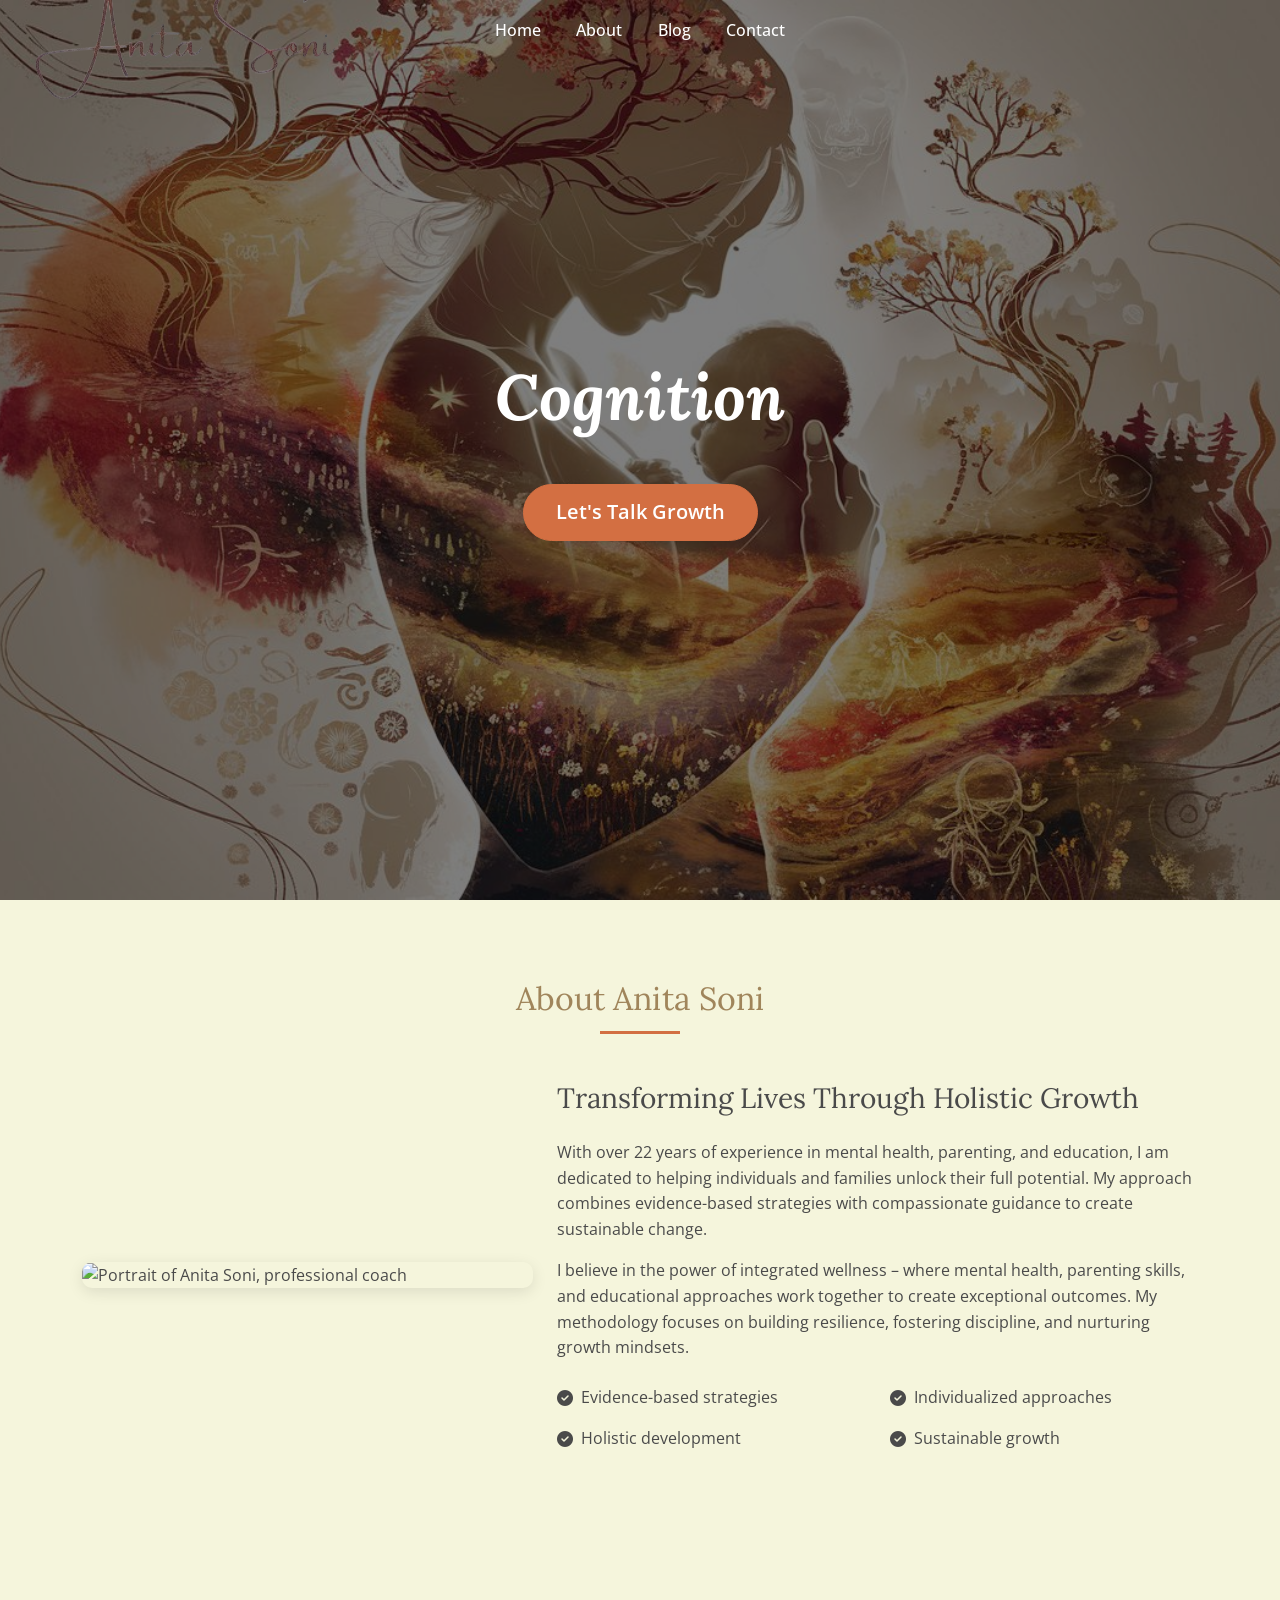
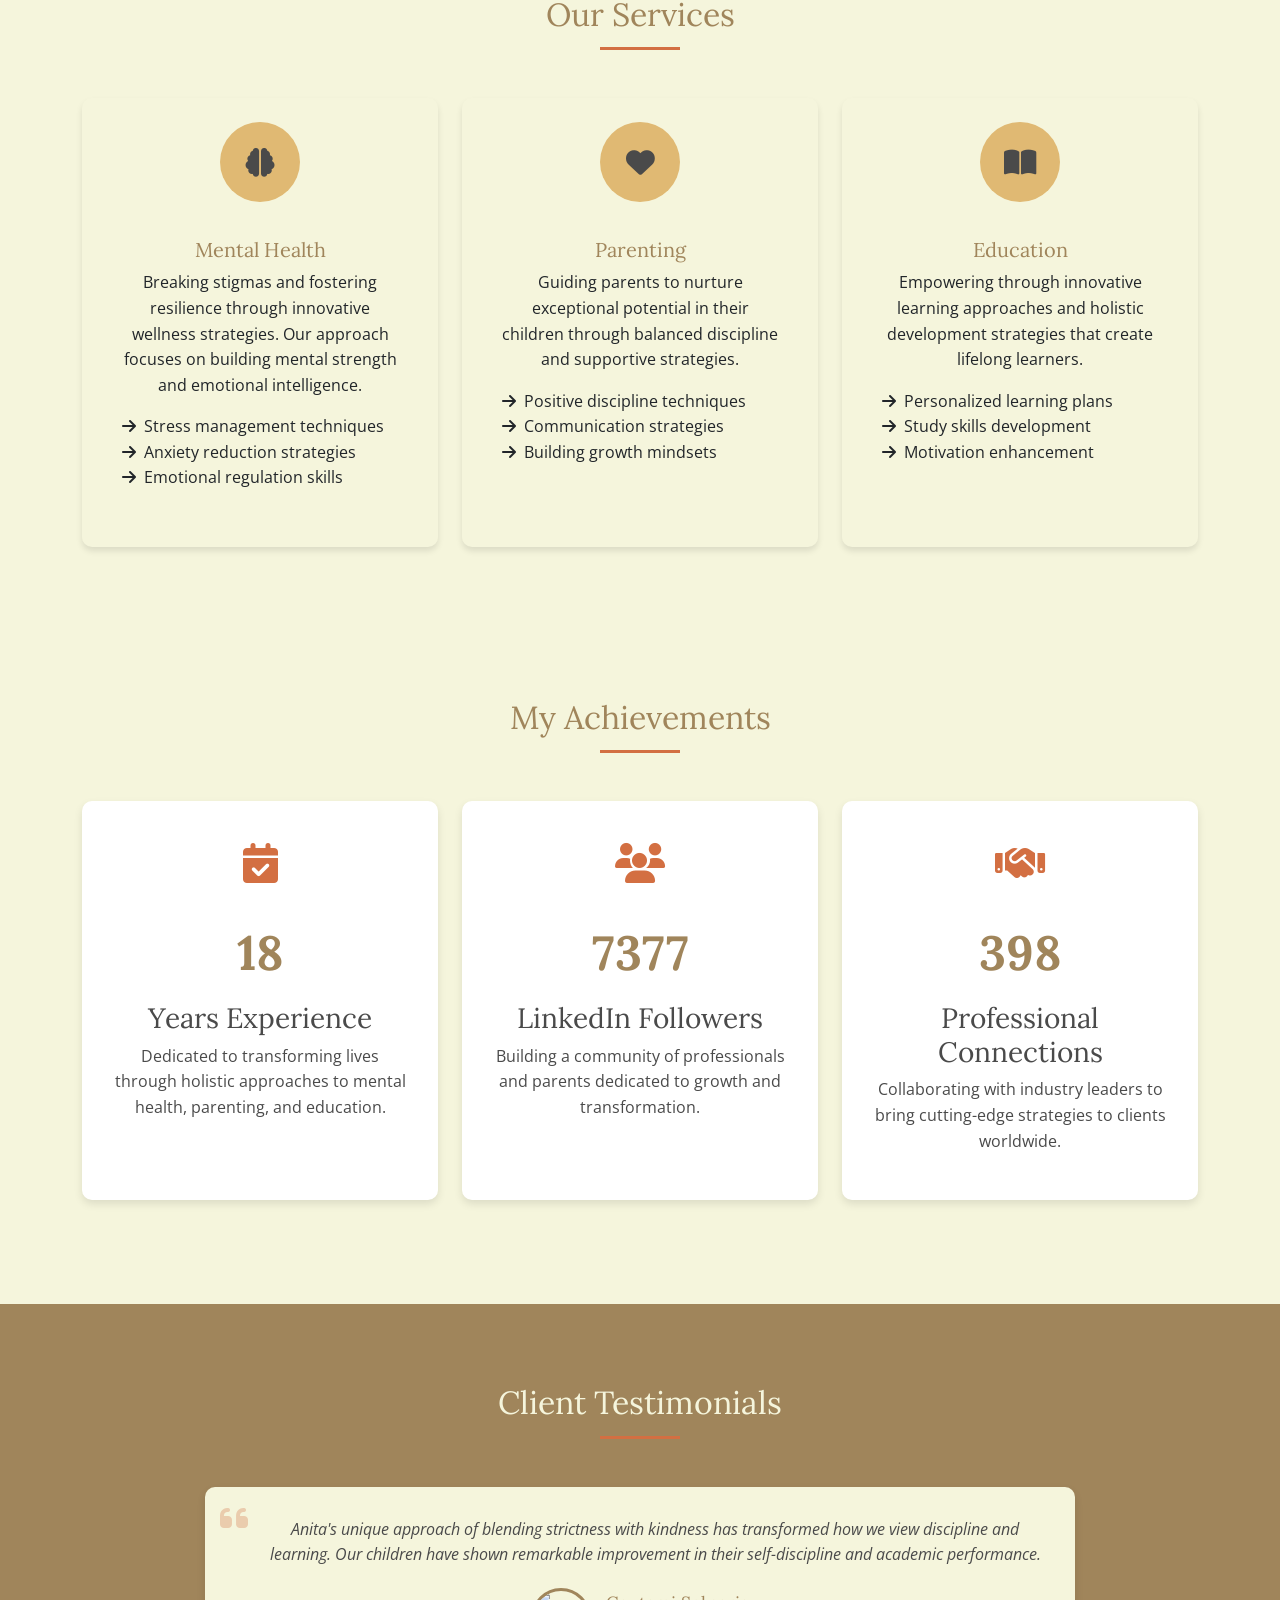
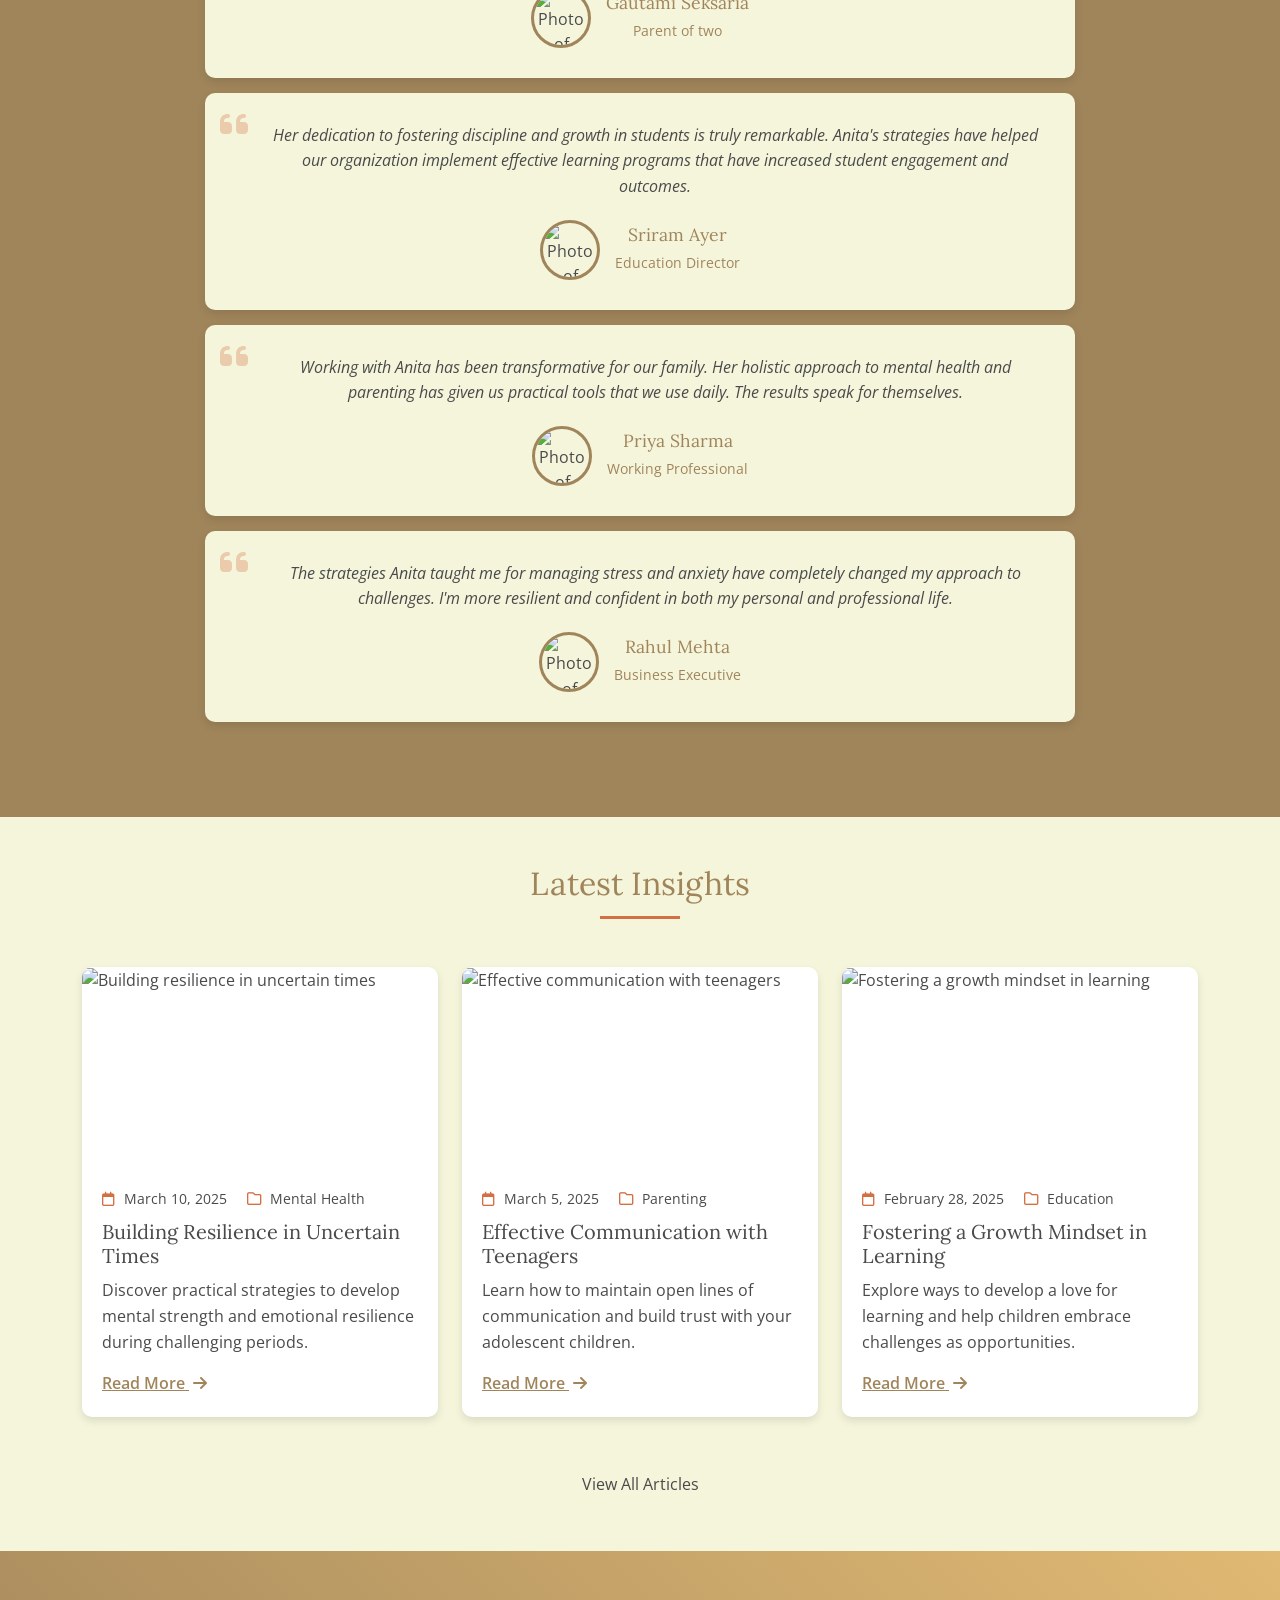
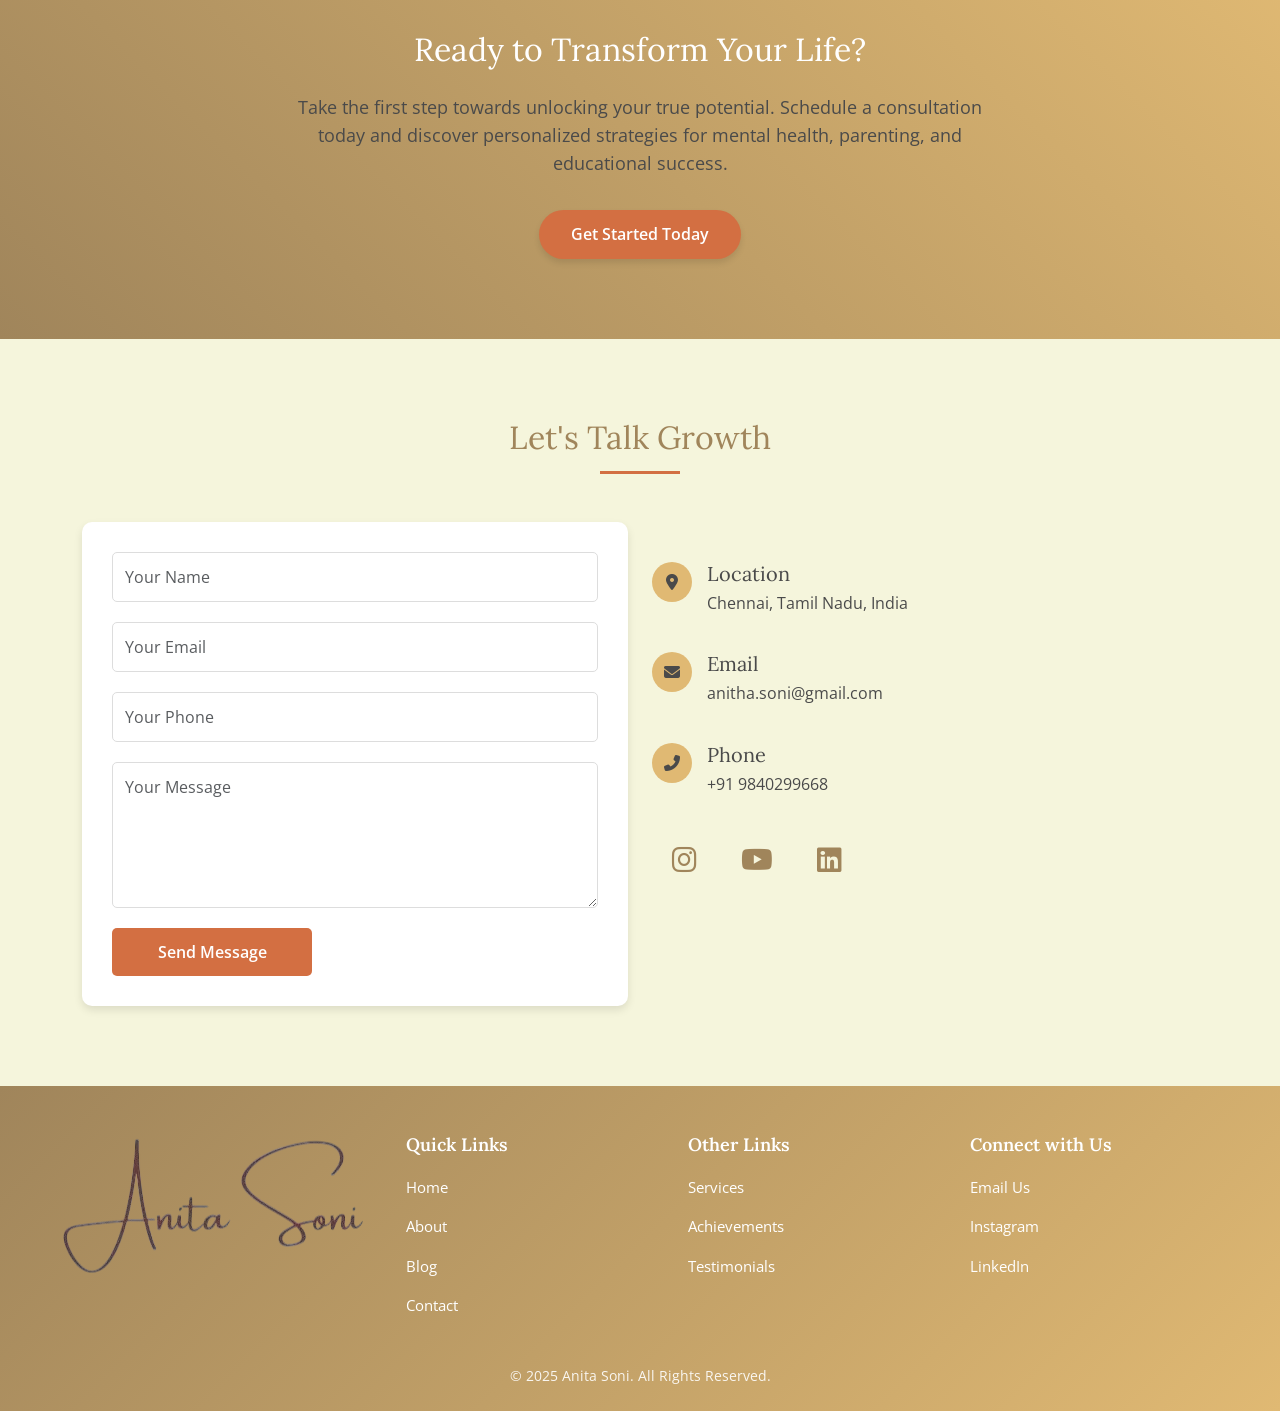
==== commit b0d064dd: "Add files via upload" ====
--- a/index.html
+++ b/index.html
@@ -20,35 +20,45 @@
     <link rel="stylesheet" href="styles.css">
 </head>
 <body data-bs-spy="scroll" data-bs-target="#navbarNav">
-  <!-- Navbar -->
-  <nav class="navbar navbar-expand-lg navbar-dark">
+<!-- Navbar -->
+<nav class="navbar navbar-expand-lg" style="background-color: #333; padding: 10px 0;">
     <div class="container">
+      <!-- Logo -->
       <a class="navbar-brand" href="index.html">
-        <img src="img/logo.png" alt="Anita Soni" style="width: 40px; height: 40px; margin-right: 10px;">
+        <img src="/assets/images/logo.png" alt="Anita Soni" class="navbar-logo">
       </a>
+  
+      <!-- Mobile Menu Toggle -->
       <button class="navbar-toggler" type="button" data-bs-toggle="collapse" data-bs-target="#navbarNav">
         <span class="navbar-toggler-icon"></span>
       </button>
-      <div class="collapse navbar-collapse" id="navbarNav">
-        <ul class="navbar-nav ms-auto">
-          <li class="nav-item"><a class="nav-link" href="index.html">Home</a></li>
-          <li class="nav-item"><a class="nav-link" href="about.html">About</a></li>
-          <li class="nav-item"><a class="nav-link" href="contact.html">Contact</a></li>
+  
+      <!-- Navbar Links -->
+      <div class="collapse navbar-collapse" id="navbarNav" style="justify-content: center;">
+        <ul class="navbar-nav" style="text-align: center;">
+          <li class="nav-item"><a class="nav-link" href="#home" style="color: white;">Home</a></li>
+          <li class="nav-item"><a class="nav-link" href="#about" style="color: white;">About</a></li>
+          <li class="nav-item"><a class="nav-link" href="#blog" style="color: white;">Blog</a></li>
+          <li class="nav-item"><a class="nav-link" href="#contact" style="color: white;">Contact</a></li>
         </ul>
       </div>
     </div>
-  </nav>
-  
-  <!-- Hero Section -->
-    <section id="home" class="hero-section text-center">
-        <div class="container position-relative">
-            <div class="hero-content">
-                <h1 class="display-4 mb-4">Unleash Your True Potential</h1>
-                <p class="lead mb-4">Transforming outcomes into outliers through mental health, parenting, and education strategies designed for lasting impact.</p>
-                <a href="#contact" class="btn btn-lg">Schedule a Consultation</a>
-            </div>
-        </div>
-    </section>
+</nav>
+    
+<!-- Hero Section -->
+<section id="home" class="hero-section text-center" style="background-image: url('/assets/images/hero-bg.png'); background-size: cover; background-position: center; position: relative;">
+    <!-- Overlay to improve text readability -->
+    <div style="position: absolute; top: 0; left: 0; width: 100%; height: 100%; background-color: rgba(0, 0, 0, 0.5);"></div>
+    
+    <div class="container position-relative" style="z-index: 10;">
+        <div class="hero-content">
+            <h1 class="display-4 text-white mb-4">Cognition</h1>
+            
+            <!-- Button moved below the text content -->
+            <a href="#contact" class="btn btn-lg mt-4">Let's Talk Growth</a>
+        </div>
+    </div>
+</section>
 
     <!-- About Section -->
     <section id="about" class="about-section">
@@ -191,76 +201,98 @@
         </div>
     </section>
 
-    <!-- Testimonials Section -->
-    <section id="testimonials" class="testimonial-section">
-        <div class="container">
-            <h2 class="text-center section-title">Client Testimonials</h2>
-            <div class="row">
-                <div class="col-md-6 mb-4">
-                    <div class="testimonial-card">
-                        <i class="fas fa-quote-left quote-icon"></i>
-                        <p>Anita's unique approach of blending strictness with kindness has transformed how we view discipline and learning. Our children have shown remarkable improvement in their self-discipline and academic performance.</p>
-                        <div class="client-info">
-                            <div class="client-image">
-                                <img src="/assets/images/client1.jpg" alt="Photo of Gautami Seksaria, satisfied client" class="img-fluid" loading="lazy">
-                            </div>
-                            <div class="client-details">
-                                <h5>Gautami Seksaria</h5>
-                                <small>Parent of two</small>
-                            </div>
-                        </div>
-                    </div>
-                </div>
-                <div class="col-md-6 mb-4">
-                    <div class="testimonial-card">
-                        <i class="fas fa-quote-left quote-icon"></i>
-                        <p>Her dedication to fostering discipline and growth in students is truly remarkable. Anita's strategies have helped our organization implement effective learning programs that have increased student engagement and outcomes.</p>
-                        <div class="client-info">
-                            <div class="client-image">
-                                <img src="/assets/images/client2.jpg" alt="Photo of Sriram Ayer, education director" class="img-fluid" loading="lazy">
-                            </div>
-                            <div class="client-details">
-                                <h5>Sriram Ayer</h5>
-                                <small>Education Director</small>
-                            </div>
-                        </div>
-                    </div>
-                </div>
-            </div>
-            <div class="row mt-4">
-                <div class="col-md-6 mb-4">
-                    <div class="testimonial-card">
-                        <i class="fas fa-quote-left quote-icon"></i>
-                        <p>Working with Anita has been transformative for our family. Her holistic approach to mental health and parenting has given us practical tools that we use daily. The results speak for themselves.</p>
-                        <div class="client-info">
-                            <div class="client-image">
-                                <img src="/assets/images/client3.jpg" alt="Photo of Priya Sharma, working professional" class="img-fluid" loading="lazy">
-                            </div>
-                            <div class="client-details">
-                                <h5>Priya Sharma</h5>
-                                <small>Working Professional</small>
-                            </div>
-                        </div>
-                    </div>
-                </div>
-                <div class="col-md-6 mb-4">
-                    <div class="testimonial-card">
-                        <i class="fas fa-quote-left quote-icon"></i>
-                        <p>The strategies Anita taught me for managing stress and anxiety have completely changed my approach to challenges. I'm more resilient and confident in both my personal and professional life.</p>
-                        <div class="client-info">
-                            <div class="client-image">
-                                <img src="/assets/images/client4.jpg" alt="Photo of Rahul Mehta, business executive" class="img-fluid" loading="lazy">
-                            </div>
-                            <div class="client-details">
-                                <h5>Rahul Mehta</h5>
-                                <small>Business Executive</small>
-                            </div>
-                        </div>
-                    </div>
-                </div>
-            </div>
-        </div>
-    </section>
+<!-- Testimonials Section -->
+<section id="testimonials" class="testimonial-section">
+    <div class="container">
+        <h2 class="text-center section-title">Client Testimonials</h2>
+        <div class="testimonial-slider autoplay">
+            <div class="testimonial-card">
+                <i class="fas fa-quote-left quote-icon"></i>
+                <p>Anita's unique approach of blending strictness with kindness has transformed how we view discipline and learning. Our children have shown remarkable improvement in their self-discipline and academic performance.</p>
+                <div class="client-info">
+                    <div class="client-image">
+                        <img src="/assets/images/client1.jpg" alt="Photo of Gautami Seksaria, satisfied client" class="img-fluid" loading="lazy">
+                    </div>
+                    <div class="client-details">
+                        <h5>Gautami Seksaria</h5>
+                        <small>Parent of two</small>
+                    </div>
+                </div>
+            </div>
+            <div class="testimonial-card">
+                <i class="fas fa-quote-left quote-icon"></i>
+                <p>Her dedication to fostering discipline and growth in students is truly remarkable. Anita's strategies have helped our organization implement effective learning programs that have increased student engagement and outcomes.</p>
+                <div class="client-info">
+                    <div class="client-image">
+                        <img src="/assets/images/client2.jpg" alt="Photo of Sriram Ayer, education director" class="img-fluid" loading="lazy">
+                    </div>
+                    <div class="client-details">
+                        <h5>Sriram Ayer</h5>
+                        <small>Education Director</small>
+                    </div>
+                </div>
+            </div>
+            <div class="testimonial-card">
+                <i class="fas fa-quote-left quote-icon"></i>
+                <p>Working with Anita has been transformative for our family. Her holistic approach to mental health and parenting has given us practical tools that we use daily. The results speak for themselves.</p>
+                <div class="client-info">
+                    <div class="client-image">
+                        <img src="/assets/images/client3.jpg" alt="Photo of Priya Sharma, working professional" class="img-fluid" loading="lazy">
+                    </div>
+                    <div class="client-details">
+                        <h5>Priya Sharma</h5>
+                        <small>Working Professional</small>
+                    </div>
+                </div>
+            </div>
+            <div class="testimonial-card">
+                <i class="fas fa-quote-left quote-icon"></i>
+                <p>The strategies Anita taught me for managing stress and anxiety have completely changed my approach to challenges. I'm more resilient and confident in both my personal and professional life.</p>
+                <div class="client-info">
+                    <div class="client-image">
+                        <img src="/assets/images/client4.jpg" alt="Photo of Rahul Mehta, business executive" class="img-fluid" loading="lazy">
+                    </div>
+                    <div class="client-details">
+                        <h5>Rahul Mehta</h5>
+                        <small>Business Executive</small>
+                    </div>
+                </div>
+            </div>
+        </div>
+    </div>
+</section>
+
+<!-- Include Slick.js & jQuery -->
+<link rel="stylesheet" type="text/css" href="https://cdn.jsdelivr.net/npm/slick-carousel/slick/slick.css"/>
+<link rel="stylesheet" type="text/css" href="https://cdn.jsdelivr.net/npm/slick-carousel/slick/slick-theme.css"/>
+<script src="https://code.jquery.com/jquery-3.6.0.min.js"></script>
+<script src="https://cdn.jsdelivr.net/npm/slick-carousel/slick/slick.min.js"></script>
+
+<!-- Initialize Slick Slider -->
+<script>
+    $(document).ready(function(){
+      $('.autoplay').slick({
+        slidesToShow: 2,  
+        slidesToScroll: 1,
+        autoplay: true,  
+        autoplaySpeed: 3000, // Slower slide speed (3 seconds per slide)
+        speed: 800, // Smooth transition (slower movement)
+        dots: true,  
+        arrows: false,  
+        infinite: true,
+        pauseOnHover: false, 
+        pauseOnFocus: false, 
+        responsive: [
+          {
+            breakpoint: 768,
+            settings: {
+              slidesToShow: 1  
+            }
+          }
+        ]
+      });
+    });
+    </script>    
 
     <!-- Blog Section -->
     <section id="blog" class="py-5">
@@ -331,123 +363,146 @@
         </div>
     </section>
 
-    <!-- Contact Section -->
-    <section id="contact" class="contact-section">
-        <div class="container">
-            <h2 class="text-center section-title">Get In Touch</h2>
-            <div class="row">
-                <div class="col-lg-6">
-                    <div class="contact-form">
-                        <form id="contactForm">
-                            <div class="mb-3">
-                                <label for="name" class="form-label visually-hidden">Your Name</label>
-                                <input type="text" id="name" name="name" class="form-control" placeholder="Your Name" required>
-                            </div>
-                            <div class="mb-3">
-                                <label for="email" class="form-label visually-hidden">Your Email</label>
-                                <input type="email" id="email" name="email" class="form-control" placeholder="Your Email" required pattern="[a-z0-9._%+-]+@[a-z0-9.-]+\.[a-z]{2,}$" title="Please enter a valid email address">
-                            </div>
-                            <div class="mb-3">
-                                <label for="phone" class="form-label visually-hidden">Your Phone</label>
-                                <input type="tel" id="phone" name="phone" class="form-control" placeholder="Your Phone" pattern="\+?[0-9\s-]{7,15}" title="Please enter a valid phone number">
-                            </div>
-                            <div class="mb-3">
-                                <label for="message" class="form-label visually-hidden">Your Message</label>
-                                <textarea id="message" name="message" class="form-control" rows="5" placeholder="Your Message" required></textarea>
-                            </div>
-                            <button type="submit" class="btn submit-btn">Send Message</button>
-                        </form>
-                    </div>
-                </div>
-                <div class="col-lg-6">
-                    <div class="contact-info">
-                        <div class="contact-info-item">
-                            <div class="contact-icon">
-                                <i class="fas fa-map-marker-alt"></i>
-                            </div>
-                            <div class="contact-text">
-                                <h5>Location</h5>
-                                <p>Mumbai, Maharashtra, India</p>
-                            </div>
-                        </div>
-                        <div class="contact-info-item">
-                            <div class="contact-icon">
-                                <i class="fas fa-envelope"></i>
-                            </div>
-                            <div class="contact-text">
-                                <h5>Email</h5>
-                                <p>contact@anitasoni.com</p>
-                            </div>
-                        </div>
-                        <div class="contact-info-item">
-                            <div class="contact-icon">
-                                <i class="fas fa-phone-alt"></i>
-                            </div>
-                            <div class="contact-text">
-                                <h5>Phone</h5>
-                                <p>+91 98765 43210</p>
-                            </div>
-                        </div>
-                        <div class="social-links mt-4">
-                            <a href="https://www.instagram.com/anita_soni_coaching" target="_blank" rel="noopener noreferrer"><i class="fab fa-instagram"></i></a>
-                            <a href="https://www.youtube.com/@AnitaSoniCoaching" target="_blank" rel="noopener noreferrer"><i class="fab fa-youtube"></i></a>
-                            <a href="https://www.linkedin.com/in/anita-soni" target="_blank" rel="noopener noreferrer"><i class="fab fa-linkedin"></i></a>
-                            <a href="https://twitter.com/AnitaSoniCoach" target="_blank" rel="noopener noreferrer"><i class="fab fa-twitter"></i></a>
-                        </div>
-                    </div>
-                </div>
-            </div>
-        </div>
-    </section>
-
-  <!-- Footer -->
-  <footer>
+<!-- Contact Section -->
+<section id="contact" class="contact-section">
+    <div class="container">
+        <h2 class="text-center section-title">Let's Talk Growth</h2>
+        <div class="row">
+            <div class="col-lg-6">
+                <div class="contact-form">
+                    <form id="contactForm">
+                        <div class="mb-3">
+                            <input type="text" id="name" name="name" class="form-control" placeholder="Your Name" required>
+                        </div>
+                        <div class="mb-3">
+                            <input type="email" id="email" name="email" class="form-control" placeholder="Your Email" required pattern="[a-z0-9._%+-]+@[a-z0-9.-]+\.[a-z]{2,}$" title="Please enter a valid email address">
+                        </div>
+                        <div class="mb-3">
+                            <input type="tel" id="phone" name="phone" class="form-control" placeholder="Your Phone" pattern="\+?[0-9\s-]{7,15}" title="Please enter a valid phone number">
+                        </div>
+                        <div class="mb-3">
+                            <textarea id="message" name="message" class="form-control" rows="5" placeholder="Your Message" required></textarea>
+                        </div>
+                        <button type="submit" class="btn submit-btn">Send Message</button>
+                    </form>
+                </div>
+            </div>
+            <div class="col-lg-6">
+                <div class="contact-info">
+                    <div class="contact-info-item">
+                        <div class="contact-icon"><i class="fas fa-map-marker-alt"></i></div>
+                        <div class="contact-text"><h5>Location</h5><p>Chennai, Tamil Nadu, India</p></div>
+                    </div>
+                    <div class="contact-info-item">
+                        <div class="contact-icon"><i class="fas fa-envelope"></i></div>
+                        <div class="contact-text"><h5>Email</h5><p>anitha.soni@gmail.com</p></div>
+                    </div>
+                    <div class="contact-info-item">
+                        <div class="contact-icon"><i class="fas fa-phone-alt"></i></div>
+                        <div class="contact-text"><h5>Phone</h5><p>+91 9840299668</p></div>
+                    </div>
+                    <div class="social-links mt-4">
+                        <a href="https://www.instagram.com/mentalhealthcognition" target="_blank" rel="noopener noreferrer"><i class="fab fa-instagram"></i></a>
+                        <a href="https://m.youtube.com/@Cognition_unleashyourpotential" target="_blank" rel="noopener noreferrer"><i class="fab fa-youtube"></i></a>
+                        <a href="https://linkedin.com/in/anita-soni-150868b3" target="_blank" rel="noopener noreferrer"><i class="fab fa-linkedin"></i></a>
+                    </div>
+                </div>
+            </div>
+        </div>
+    </div>
+</section>
+
+<script>
+    document.getElementById('contactForm').addEventListener('submit', function (e) {
+        e.preventDefault(); // Prevent default form submission
+    
+        const form = e.target;
+        const submitButton = form.querySelector('.submit-btn');
+        const originalButtonText = submitButton.textContent;
+        
+        // Show loading state
+        submitButton.textContent = "Sending...";
+        submitButton.disabled = true;
+    
+        const formData = {
+            name: form.name.value,
+            email: form.email.value,
+            phone: form.phone.value,
+            message: form.message.value
+        };
+    
+        fetch("https://script.google.com/macros/s/AKfycbxCnWwv28UmvFWcs8mtP4LHVG00yrofMfY2fgU262t06vor2KKiHtZVa-1TUTRANyZd/exec", {
+            method: "POST",
+            body: JSON.stringify(formData),
+            headers: { "Content-Type": "application/json" }
+        })
+        .then(response => response.text())
+        .then(response => {
+            if (response === "Success") {
+                alert("✅ Message sent successfully!");
+                form.reset();
+            } else {
+                alert("❌ Error sending message. Please try again.");
+            }
+        })
+        .catch(() => {
+            alert("❌ Network error. Please check your connection.");
+        })
+        .finally(() => {
+            submitButton.textContent = originalButtonText;
+            submitButton.disabled = false;
+        });
+    });
+    </script>    
+
+<!-- Footer -->
+<footer>
     <div class="footer-container">
-      <!-- Company Overview Section -->
-      <div class="footer-section company-overview">
+      <!-- Company Logo -->
+      <div class="footer-section footer-logo">
         <a href="index.html">
-          <img src="img/logo.png" alt="Anita Soni" class="footer-logo"
-            style="width: 40px; height: 40px; margin-right: 10px;">
+          <img src="/assets/images/logo.png" alt="Anita Soni" class="footer-logo-img">
         </a>
       </div>
-
+  
       <!-- Quick Links Section -->
-      <div class="footer-section quick-links">
+      <div class="footer-section">
         <h4 class="footer-heading">Quick Links</h4>
-        <ul class="footer-list">
-          <li><a href="index.html#services-section">Services</a></li>
-          <li><a href="contact.html#contact-form-section">Send Us a Message</a></li>
-          <li><a href="index.html">Home</a></li>
+        <ul class="footer-list" style="list-style: none; padding: 0;">
+          <li><a href="#home" style="color: white; text-decoration: none; transition: color 0.3s ease;" onmouseover="this.style.color='#f4a261'" onmouseout="this.style.color='white'">Home</a></li>
+          <li><a href="#about" style="color: white; text-decoration: none; transition: color 0.3s ease;" onmouseover="this.style.color='#f4a261'" onmouseout="this.style.color='white'">About</a></li>
+          <li><a href="#blog" style="color: white; text-decoration: none; transition: color 0.3s ease;" onmouseover="this.style.color='#f4a261'" onmouseout="this.style.color='white'">Blog</a></li>
+          <li><a href="#contact" style="color: white; text-decoration: none; transition: color 0.3s ease;" onmouseover="this.style.color='#f4a261'" onmouseout="this.style.color='white'">Contact</a></li>
         </ul>
       </div>
-
-      <!-- Contact and Social Links Section -->
-      <div class="footer-section contact-social">
-        <h4 class="footer-heading">Connect with Us</h4>
-        <ul class="footer-list">
-          <li><a href="mailto:peaksales.in@gmail.com" aria-label="Email us" target="_blank">Email Us</a></li>
-          <li><a href="https://www.instagram.com/peaksales.in" target="_blank" rel="noopener noreferrer"
-              aria-label="Instagram">Instagram</a></li>
-          <li><a href="https://www.linkedin.com/company/peaksales/" target="_blank" rel="noopener noreferrer"
-              aria-label="LinkedIn">LinkedIn</a></li>
+  
+      <!-- Other Links Section -->
+      <div class="footer-section">
+        <h4 class="footer-heading">Other Links</h4>
+        <ul class="footer-list" style="list-style: none; padding: 0;">
+          <li><a href="#services" style="color: white; text-decoration: none; transition: color 0.3s ease;" onmouseover="this.style.color='#f4a261'" onmouseout="this.style.color='white'">Services</a></li>
+          <li><a href="#achievements" style="color: white; text-decoration: none; transition: color 0.3s ease;" onmouseover="this.style.color='#f4a261'" onmouseout="this.style.color='white'">Achievements</a></li>
+          <li><a href="#testimonials" style="color: white; text-decoration: none; transition: color 0.3s ease;" onmouseover="this.style.color='#f4a261'" onmouseout="this.style.color='white'">Testimonials</a></li>
         </ul>
       </div>
-
-      <!-- Legal Section -->
-      <div class="footer-section legal">
-        <h4 class="footer-heading">Legal</h4>
-        <ul class="footer-list">
-          <li><a href="privacy-policy.html">Privacy Policy</a></li>
-          <li><a href="terms-of-service.html">Terms of Service</a></li>
+  
+      <!-- Contact and Social Links -->
+      <div class="footer-section">
+        <h4 class="footer-heading">Connect with Us</h4>
+        <ul class="footer-list" style="list-style: none; padding: 0;">
+          <li><a href="mailto:anitha.soni@gmail.com" style="color: white; text-decoration: none; transition: color 0.3s ease;" onmouseover="this.style.color='#f4a261'" onmouseout="this.style.color='white'" aria-label="Email us" target="_blank">Email Us</a></li>
+          <li><a href="https://www.instagram.com/mentalhealthcognition/" style="color: white; text-decoration: none; transition: color 0.3s ease;" onmouseover="this.style.color='#f4a261'" onmouseout="this.style.color='white'" target="_blank" rel="noopener noreferrer" aria-label="Instagram">Instagram</a></li>
+          <li><a href="linkedin.com/in/anita-soni-150868b3" style="color: white; text-decoration: none; transition: color 0.3s ease;" onmouseover="this.style.color='#f4a261'" onmouseout="this.style.color='white'" target="_blank" rel="noopener noreferrer" aria-label="LinkedIn">LinkedIn</a></li>
         </ul>
       </div>
     </div>
-
-    <div class="footer-bottom text-center">
-      <p>&copy; 2024 Peak Sales. All Rights Reserved.</p>
+  
+    <!-- Footer Bottom -->
+    <div class="footer-bottom" style="color: white;">
+      <p>&copy; 2025 Anita Soni. All Rights Reserved.</p>
     </div>
-  </footer>
-
+</footer>
+  
     <!-- Back to Top Button -->
     <button id="backToTop" title="Back to Top" aria-label="Back to top">
         <i class="fas fa-arrow-up"></i>
@@ -466,10 +521,9 @@
         "jobTitle": "Professional Coach and Consultant",
         "url": "https://www.anitasoni.com",
         "sameAs": [
-            "https://www.instagram.com/anita_soni_coaching",
-            "https://www.youtube.com/@AnitaSoniCoaching",
-            "https://www.linkedin.com/in/anita-soni",
-            "https://twitter.com/AnitaSoniCoach"
+            "https://www.instagram.com/mentalhealthcognition",
+            "https://m.youtube.com/@Cognition_unleashyourpotential",
+            "linkedin.com/in/anita-soni-150868b3",
         ],
         "description": "Transforming lives through holistic approaches to mental health, parenting, and education."
     }
--- a/styles.css
+++ b/styles.css
@@ -1,35 +1,31 @@
 :root {
-    /* Streamlined 4-color palette */
-    --primary: #5D8CAE;          /* Deep blue - main brand color */
-    --secondary: #92C9B1;        /* Sage green - accent color */
-    --neutral-light: #F8F9FA;    /* Light background color */
-    --neutral-dark: #444444;     /* Text color */
-}
-
-/* Global Scrollbar Styling */
+    /* Updated color palette */
+    --primary: #A0855B;          /* Medium Brown - reminiscent of the tree branches */
+    --secondary: #E0B973;        /* Light Tan/Beige - a warmer alternative to the background */
+    --accent: #D36F42;           /* Burnt Orange - to draw attention to key elements */
+    --neutral-dark: #4A4A4A;     /* Dark Gray - for readability against lighter backgrounds */
+    --neutral-light: #F5F5DC;    /* Beige/Linen - a soft, neutral base */
+    --light-text: #FFFFFF;       /* Light text color variable */
+}
+
+/* Global Scrollbar Styling - Simplified */
 ::-webkit-scrollbar {
-    width: 12px;
-    height: 12px;
+    width: 10px;
 }
 
 ::-webkit-scrollbar-track {
     background: #333333;
-    border-radius: 10px;
+    border-radius: 8px;
 }
 
 ::-webkit-scrollbar-thumb {
     background-color: #000000;
-    border-radius: 10px;
+    border-radius: 8px;
     border: 2px solid rgba(255, 255, 255, 0.5);
-    transition: background-color 0.3s ease;
 }
 
 ::-webkit-scrollbar-thumb:hover {
     background-color: #444444;
-}
-
-::-webkit-scrollbar-corner {
-    background-color: transparent;
 }
 
 * {
@@ -48,28 +44,7 @@
     }
 }
 
-/* Specific Scrollbar Styles for Content Areas */
-.content-panel {
-    overflow-y: auto;
-    max-height: 80vh;
-    scrollbar-width: thin;
-    scrollbar-color: #000000 #333333;
-}
-
-.content-panel::-webkit-scrollbar {
-    width: 8px;
-    height: 8px;
-}
-
-.content-panel::-webkit-scrollbar-thumb {
-    background-color: #000000;
-    border-radius: 10px;
-}
-
-.content-panel::-webkit-scrollbar-thumb:hover {
-    background-color: #444444;
-}
-
+/* Base styles */
 body {
     color: var(--neutral-dark);
     font-family: 'Open Sans', sans-serif;
@@ -79,27 +54,60 @@
     background-color: var(--neutral-light);
 }
 
+/* Typography */
+h1, h2, h3, h4, h5, h6 {
+    color: var(--neutral-dark);
+    font-family: 'Lora', serif;
+    font-weight: 400;
+}
+
+h2.section-title {
+    color: var(--primary);
+    position: relative;
+    margin-bottom: 3rem;
+    padding-bottom: 1rem;
+}
+
+.section-title::after {
+    content: '';
+    position: absolute;
+    bottom: 0;
+    left: 50%;
+    transform: translateX(-50%);
+    width: 80px;
+    height: 3px;
+    background-color: var(--accent);
+}
+
+.testimonial-section h2.section-title {
+    color: var(--neutral-light);
+}
+
+h1.display-4 {
+    font-weight: 700;
+    font-style: italic;
+    margin-bottom: 1.5rem;
+    font-size: 4rem;
+}
+
 /* Navbar Styling */
-.navbar-nav {
-    gap: 1.5rem;
-}
-
-.navbar-logo {
-    width: auto;
-    height: auto;
-    margin-right: 10px;
-}
-
-/* Transparent Navbar for Large Screens */
+.navbar {
+    width: 100%;
+    top: 0;
+    z-index: 1100;
+    padding: 0.8rem 0;
+    transition: all 0.3s ease-in-out;
+}
+
+/* Centered Navbar for Large Screens */
 @media (min-width: 992px) {
     .navbar {
         background-color: transparent !important;
-        position: absolute;
-        width: 100%;
-        top: 0;
-        z-index: 1100;
-        transition: all 0.3s ease-in-out;
-        padding: 0.5rem 0;
+        position: fixed;
+        display: flex;
+        justify-content: center;
+        align-items: center;
+        padding: 0.75rem 2rem;
     }
 
     .navbar.scrolled {
@@ -108,35 +116,63 @@
         box-shadow: 0 4px 6px rgba(0, 0, 0, 0.1);
     }
 
+    .navbar-nav {
+        display: flex;
+        justify-content: center;
+        align-items: center;
+        gap: 1.2rem;
+    }
+
+    .navbar-nav .nav-item {
+        text-align: center;
+    }
+
     .navbar-nav .nav-link {
-        color: rgba(255, 255, 255, 0.8);
+        color: rgba(0, 0, 0, 0.85); /* Darker link color */
         font-size: 1rem;
         font-weight: 500;
         transition: all 0.3s ease;
         position: relative;
-        padding: 0.5rem 0;
-    }
-
+        padding: 0.5rem 0.8rem;
+    }
+
+    /* Underline effect on hover */
     .navbar-nav .nav-link::after {
         content: '';
         position: absolute;
-        bottom: 0;
+        bottom: -3px;
+        left: 50%;
+        width: 0;
+        height: 2px;
+        background-color: var(--accent);
+        transition: width 0.3s ease, left 0.3s ease;
+    }
+
+    .navbar-nav .nav-link:hover::after {
+        width: 100%;
         left: 0;
-        width: 100%;
-        height: 2px;
-        background-color: var(--secondary); /* Fixed: Replaced --accent-color */
-        transform: scaleX(0);
-        transition: transform 0.3s ease;
-    }
-
-    .navbar-nav .nav-link:hover::after {
-        transform: scaleX(1);
-    }
-
+    }
+
+    .navbar-nav .nav-link:hover {
+        color: var(--accent);
+    }
+
+    /* Logo stays on the left */
     .navbar-brand {
-        color: white !important;
         font-weight: bold;
         font-size: 1.3rem;
+        color: var(--neutral-dark) !important; /* Darker color */
+        position: absolute;
+        left: 2rem;
+    }
+
+    /* For scrolled state - make links light when navbar background darkens */
+    .navbar.scrolled .navbar-nav .nav-link {
+        color: rgba(255, 255, 255, 0.85);
+    }
+
+    .navbar.scrolled .navbar-brand {
+        color: white !important;
     }
 }
 
@@ -148,19 +184,50 @@
         position: relative;
     }
 
-    .navbar a {
-        color: #ffffff; /* Fixed: Replaced undefined --light-text */
-        text-decoration: none;
-        transition: color 0.3s ease;
+    .navbar-brand {
+        font-size: 1rem; /* Reduce font size */
+        left: 1rem; /* Adjust position */
+    }
+
+    .navbar-nav {
+        text-align: center;
+    }
+
+    .navbar-nav .nav-link {
+        color: var(--neutral-dark); /* Darker link color for mobile */
         font-size: 1rem;
-    }
-
-    .navbar a:hover {
-        color: var(--secondary); /* Fixed: Replaced --accent-color */
-    }
-
-    .navbar-nav {
-        gap: 0;
+        padding: 0.75rem;
+        display: block;
+        position: relative;
+        transition: all 0.3s ease;
+        font-weight: 600;
+    }
+
+    .navbar-nav .nav-link:hover, 
+    .navbar-nav .nav-link:focus {
+        color: var(--accent);
+    }
+
+    .navbar-nav .nav-link::after {
+        content: '';
+        position: absolute;
+        bottom: -3px;
+        left: 50%;
+        width: 0;
+        height: 2px;
+        background-color: var(--accent);
+        transition: width 0.3s ease, left 0.3s ease;
+    }
+
+    .navbar-nav .nav-link:hover::after,
+    .navbar-nav .nav-link:focus::after {
+        width: 100%;
+        left: 0;
+    }
+
+    .navbar-toggler {
+        border: none;
+        outline: none;
     }
 }
 
@@ -179,11 +246,11 @@
     z-index: 10;
 }
 
-.hero-section .display-4 {
-    font-size: 4rem;
-    font-weight: 700;
-    color: #ffffff; /* Fixed: Replaced undefined --light-text */
-    margin-bottom: 1.5rem;
+.hero-content {
+    position: relative;
+    z-index: 2;
+    max-width: 800px;
+    margin: 0 auto;
 }
 
 .hero-section .lead {
@@ -200,7 +267,7 @@
     left: 0;
     right: 0;
     bottom: 0;
-    background: url('/assets/images/hero-bg.jpg') center/cover; /* Verify path */
+    background: url('/assets/images/hero-bg.jpg') center/cover;
     opacity: 0.1;
     animation: pulse 10s infinite alternate;
 }
@@ -210,17 +277,10 @@
     100% { opacity: 0.12; }
 }
 
-.hero-content {
-    position: relative;
-    z-index: 2;
-    max-width: 800px;
-    margin: 0 auto;
-}
-
 .hero-section .btn {
-    background-color: var(--secondary);
-    border-color: var(--secondary);
-    color: var(--neutral-dark);
+    background-color: var(--accent);
+    border-color: var(--accent);
+    color: var(--light-text);
     font-family: 'Open Sans', sans-serif;
     font-weight: 600;
     padding: 0.8rem 2rem;
@@ -230,48 +290,11 @@
 }
 
 .hero-section .btn:hover {
-    background-color: var(--neutral-light);
-    border-color: var(--neutral-light);
+    background-color: var(--secondary);
+    border-color: var(--secondary);
+    color: var(--neutral-dark);
     transform: translateY(-2px);
     box-shadow: 0 6px 8px rgba(0, 0, 0, 0.15);
-}
-
-/* Typography */
-h1, h2, h3, h4, h5, h6 {
-    color: var(--neutral-dark);
-    font-family: 'Lora', serif;
-    font-weight: 400;
-}
-
-h2.section-title {
-    color: var(--primary);
-}
-
-.testimonial-section h2.section-title {
-    color: var(--neutral-light);
-}
-
-h1.display-4 {
-    font-weight: 700;
-    font-style: italic;
-    margin-bottom: 1.5rem;
-}
-
-.section-title {
-    position: relative;
-    margin-bottom: 3rem;
-    padding-bottom: 1rem;
-}
-
-.section-title::after {
-    content: '';
-    position: absolute;
-    bottom: 0;
-    left: 50%;
-    transform: translateX(-50%);
-    width: 80px;
-    height: 3px;
-    background-color: var(--secondary);
 }
 
 /* Service Cards */
@@ -339,62 +362,119 @@
     background-color: var(--primary);
     padding: 80px 0;
     color: var(--neutral-light);
-}
-
+    text-align: center;
+}
+
+/* Slick slider container */
+.testimonial-slider {
+    max-width: 900px;
+    margin: auto;
+    position: relative;
+}
+
+/* Testimonial Card */
 .testimonial-card {
     background: var(--neutral-light);
     border-radius: 10px;
     padding: 30px;
-    margin: 20px 10px;
+    margin: 15px;
     box-shadow: 0 4px 8px rgba(0, 0, 0, 0.1);
     transition: all 0.3s ease;
     position: relative;
     color: var(--neutral-dark);
 }
 
+/* Hover effect */
 .testimonial-card:hover {
     transform: translateY(-5px);
     box-shadow: 0 8px 15px rgba(0, 0, 0, 0.15);
 }
 
+/* Quote icon */
 .testimonial-card .quote-icon {
-    color: var(--secondary);
+    color: var(--accent);
     font-size: 2rem;
     opacity: 0.3;
     position: absolute;
     top: 15px;
     left: 15px;
-    z-index: 0; /* Fixed: Behind text */
-}
-
+    z-index: 0;
+}
+
+/* Testimonial text */
 .testimonial-card p {
     font-style: italic;
     margin-bottom: 20px;
     position: relative;
     z-index: 1;
-    padding-left: 30px; /* Fixed: Increased padding to avoid overlap */
-}
-
+    padding-left: 30px;
+}
+
+/* Client info */
 .testimonial-card .client-info {
     display: flex;
     align-items: center;
-}
-
+    justify-content: center;
+    margin-top: 15px;
+}
+
+/* Client image */
 .client-image {
     width: 60px;
     height: 60px;
     border-radius: 50%;
     margin-right: 15px;
     overflow: hidden;
-}
-
+    border: 3px solid var(--primary);
+}
+
+/* Client details */
 .client-details h5 {
-    margin-bottom: 0;
+    margin-bottom: 5px;
     color: var(--primary);
+    font-size: 1.1rem;
 }
 
 .client-details small {
     color: var(--primary);
+    font-size: 0.9rem;
+}
+
+/* Slick Dots */
+.slick-dots {
+    bottom: -30px;
+}
+
+.slick-dots li button:before {
+    font-size: 12px;
+    color: var(--neutral-light);
+    opacity: 0.5;
+}
+
+.slick-dots li.slick-active button:before {
+    color: var(--accent);
+    opacity: 1;
+}
+
+.slick-slide {
+    transition: transform 0.6s ease-in-out; /* Smooth sliding */
+}
+
+/* Responsive Tweaks */
+@media (max-width: 768px) {
+    .testimonial-card {
+        padding: 25px;
+        margin: 10px;
+    }
+
+    .client-info {
+        flex-direction: column;
+        text-align: center;
+    }
+
+    .client-image {
+        margin: 0 0 10px 0;
+    }
 }
 
 /* Social Links */
@@ -404,14 +484,14 @@
 
 .social-links a {
     color: var(--primary);
-    margin: 0 20px; /* Fixed: Increased margin to prevent overlap */
+    margin: 0 20px;
     font-size: 28px;
     transition: all 0.3s ease;
     display: inline-block;
 }
 
 .social-links a:hover {
-    color: var(--secondary);
+    color: var(--accent);
     transform: translateY(-3px) scale(1.2);
 }
 
@@ -424,7 +504,7 @@
 }
 
 .cta-section h2 {
-    color: var(--neutral-light);
+    color: var(--light-text);
     margin-bottom: 1.5rem;
 }
 
@@ -435,8 +515,8 @@
 }
 
 .cta-btn {
-    background-color: var(--neutral-light);
-    color: var(--primary);
+    background-color: var(--accent);
+    color: var(--light-text);
     border: none;
     padding: 0.8rem 2rem;
     font-weight: 600;
@@ -446,8 +526,8 @@
 }
 
 .cta-btn:hover {
-    background-color: var(--neutral-dark);
-    color: var(--neutral-light);
+    background-color: var(--neutral-light);
+    color: var(--primary);
     transform: translateY(-2px);
     box-shadow: 0 6px 8px rgba(0, 0, 0, 0.15);
 }
@@ -474,25 +554,25 @@
 }
 
 .form-control:focus {
-    border-color: var(--secondary);
-    box-shadow: 0 0 0 0.2rem rgba(146, 201, 177, 0.25);
+    border-color: var(--accent);
+    box-shadow: 0 0 0 0.2rem rgba(211, 111, 66, 0.25);
 }
 
 .submit-btn {
-    background-color: var(--secondary);
-    color: var(--neutral-dark);
+    background-color: var(--accent);
+    color: var(--light-text);
     border: none;
     padding: 12px 25px;
     border-radius: 5px;
     font-weight: 600;
     transition: all 0.3s ease;
     width: 100%;
-    max-width: 200px; /* Fixed: Added max-width */
+    max-width: 200px;
 }
 
 .submit-btn:hover {
     background-color: var(--primary);
-    color: var(--neutral-light);
+    color: var(--light-text);
 }
 
 .contact-info {
@@ -529,7 +609,7 @@
 /* Footer */
 footer {
     background: linear-gradient(135deg, var(--primary), var(--secondary));
-    color: #ffffff; /* Fixed: Replaced undefined --light-text */
+    color: var(--light-text);
     padding: 3rem 0 1rem;
     position: relative;
 }
@@ -564,28 +644,49 @@
     margin: 0.75rem 0;
 }
 
+/* Updated footer links to be white with better hover effect */
 footer .footer-list a {
-    color: var(--secondary); /* Fixed: Replaced --accent-color */
-    transition: color 0.3s ease;
+    color: white; /* Changed to white */
+    transition: all 0.3s ease;
     font-size: 0.95rem;
+    text-decoration: none;
+    display: inline-block;
+    position: relative;
+    padding-bottom: 2px;
+}
+
+footer .footer-list a::after {
+    content: '';
+    position: absolute;
+    width: 0;
+    height: 1px;
+    bottom: 0;
+    left: 0;
+    background-color: white;
+    transition: width 0.3s ease;
 }
 
 footer .footer-list a:hover {
-    color: white;
+    color: white; /* Keep white on hover */
+    transform: translateX(5px);
+}
+
+footer .footer-list a:hover::after {
+    width: 100%;
 }
 
 footer .btn-website {
     display: inline-block;
-    background-color: var(--secondary); /* Fixed: Replaced --accent-color */
+    background-color: var(--accent);
     padding: 0.75rem 1.25rem;
     border-radius: 5px;
-    color: #ffffff; /* Fixed: Replaced --light-text */
+    color: var(--light-text);
     margin-top: 1rem;
     transition: all 0.3s ease;
 }
 
 footer .btn-website:hover {
-    background-color: var(--primary); /* Fixed: Corrected typo --primary-color */
+    background-color: var(--primary);
     transform: translateY(-2px);
 }
 
@@ -593,32 +694,47 @@
     text-align: center;
     margin-top: 1.5rem;
     padding: 0.5rem 0;
-    border-top: none;
 }
 
 footer .footer-bottom p {
     margin: 0;
     font-size: 0.9rem;
-    color: rgba(255, 255, 255, 0.7);
-}
-
-/* Tablet Layout */
+    color: rgba(255, 255, 255, 0.9); /* Made more visible */
+}
+
+/* Social Links in Footer */
+footer .social-links {
+    margin-top: 20px;
+}
+
+footer .social-links a {
+    color: white; /* Changed to white */
+    margin: 0 20px;
+    font-size: 28px;
+    transition: all 0.3s ease;
+    display: inline-block;
+}
+
+footer .social-links a:hover {
+    color: white; /* Keep white on hover */
+    transform: translateY(-3px) scale(1.2);
+}
+
+/* Responsive Adjustments for Footer */
+@media (max-width: 1200px) {
+    footer .footer-container {
+        padding: 0 20px;
+    }
+}
+
 @media (max-width: 992px) {
     footer .footer-container {
-        grid-template-columns: repeat(4, 1fr);
+        grid-template-columns: repeat(2, 1fr);
         gap: 1rem;
     }
 
     footer .footer-section {
         padding: 0;
-    }
-
-    footer .footer-heading {
-        font-size: 1.125rem;
-    }
-
-    footer .footer-list li {
-        margin: 0.5rem 0;
     }
 
     footer .btn-website {
@@ -630,11 +746,9 @@
 
     footer .footer-bottom {
         margin-top: 1rem;
-        padding: 0.5rem 0;
-    }
-}
-
-/* Mobile Layout - 2 Columns with Logo at Top */
+    }
+}
+
 @media (max-width: 600px) {
     footer .footer-container {
         grid-template-columns: repeat(2, 1fr);
@@ -675,14 +789,6 @@
 
     footer .footer-bottom {
         margin-top: 0.5rem;
-        padding: 0.5rem 0;
-    }
-}
-
-/* Larger Screens */
-@media (min-width: 1200px) {
-    footer .footer-container {
-        padding: 0 20px;
     }
 }
 
@@ -692,8 +798,8 @@
     bottom: 20px;
     right: 20px;
     display: none;
-    background-color: var(--secondary);
-    color: var(--neutral-dark);
+    background-color: var(--accent);
+    color: var(--light-text);
     border: none;
     border-radius: 50%;
     width: 50px;
@@ -706,12 +812,33 @@
 
 #backToTop:hover {
     background-color: var(--primary);
-    color: var(--neutral-light);
+    color: var(--light-text);
     transform: translateY(-5px);
     box-shadow: 0 4px 15px rgba(0, 0, 0, 0.15);
 }
 
 /* Achievements */
+.achievement-section {
+    background-color: var(--neutral-light);
+    padding: 80px 0;
+}
+
+.achievement-item {
+    text-align: center;
+    padding: 30px;
+    background-color: white;
+    border-radius: 10px;
+    box-shadow: 0 4px 8px rgba(0, 0, 0, 0.1);
+    transition: all 0.3s ease;
+    height: 100%;
+}
+
+.achievement-item:hover {
+    transform: translateY(-5px);
+    box-shadow: 0 8px 15px rgba(0, 0, 0, 0.15);
+    border-top: 3px solid var(--accent);
+}
+
 .achievement-counter {
     font-size: 3rem;
     font-weight: 700;
@@ -720,30 +847,9 @@
     margin-bottom: 10px;
 }
 
-.achievement-section {
-    background-color: var(--neutral-light);
-    padding: 80px 0;
-}
-
-.achievement-item {
-    text-align: center;
-    padding: 30px;
-    background-color: white;
-    border-radius: 10px;
-    box-shadow: 0 4px 8px rgba(0, 0, 0, 0.1);
-    transition: all 0.3s ease;
-    height: 100%;
-}
-
-.achievement-item:hover {
-    transform: translateY(-5px);
-    box-shadow: 0 8px 15px rgba(0, 0, 0, 0.15);
-    border-top: 3px solid var(--secondary);
-}
-
 .achievement-icon {
     font-size: 2.5rem;
-    color: var(--secondary);
+    color: var(--accent);
     margin-bottom: 20px;
 }
 
@@ -761,7 +867,7 @@
 .blog-card:hover {
     transform: translateY(-5px);
     box-shadow: 0 8px 15px rgba(0, 0, 0, 0.15);
-    border-bottom: 3px solid var(--secondary);
+    border-bottom: 3px solid var(--accent);
 }
 
 .blog-img {
@@ -801,7 +907,7 @@
 
 .blog-meta i {
     margin-right: 5px;
-    color: var(--secondary);
+    color: var(--accent);
 }
 
 .read-more {
@@ -821,36 +927,13 @@
 }
 
 .read-more:hover {
-    color: var(--secondary);
+    color: var(--accent);
     padding-right: 25px;
 }
 
 .read-more:hover::after {
     opacity: 1;
     right: 0;
-}
-
-/* Responsive Adjustments */
-@media (max-width: 768px) {
-    .hero-section {
-        padding: 80px 0;
-    }
-
-    h1.display-4 {
-        font-size: 2.5rem;
-    }
-
-    .achievement-counter {
-        font-size: 2.5rem;
-    }
-
-    .testimonial-card {
-        margin: 20px 0;
-    }
-
-    .about-image {
-        margin-bottom: 30px;
-    }
 }
 
 /* Animation Classes */
@@ -895,37 +978,6 @@
 }
 
 a:not(.btn):not(.nav-link):not(.read-more):not(.social-links a):hover {
-    color: var(--secondary);
-    border-bottom: 1px solid var(--secondary);
-}
-
-.btn {
-    transition: all 0.3s ease;
-}
-
-.btn:hover {
-    transform: translateY(-2px);
-}
-
-/* Focus Styles for Accessibility */
-a:focus, button:focus, input:focus, textarea:focus {
-    outline: 2px solid var(--secondary);
-    outline-offset: 2px;
-}
-
-/* Visually Hidden Class for Accessibility */
-.visually-hidden {
-    position: absolute;
-    width: 1px;
-    height: 1px;
-    padding: 0;
-    margin: -1px;
-    overflow: hidden;
-    clip: rect(0, 0, 0, 0);
-    border: 0;
-}
-
-/* Subtle Border Indicator for Cards on Hover */
-.service-card:hover, .testimonial-card:hover, .achievement-item:hover {
-    border-left: 3px solid var(--secondary);
+    color: var(--accent);
+    border-bottom: 1px solid var(--accent);
 }
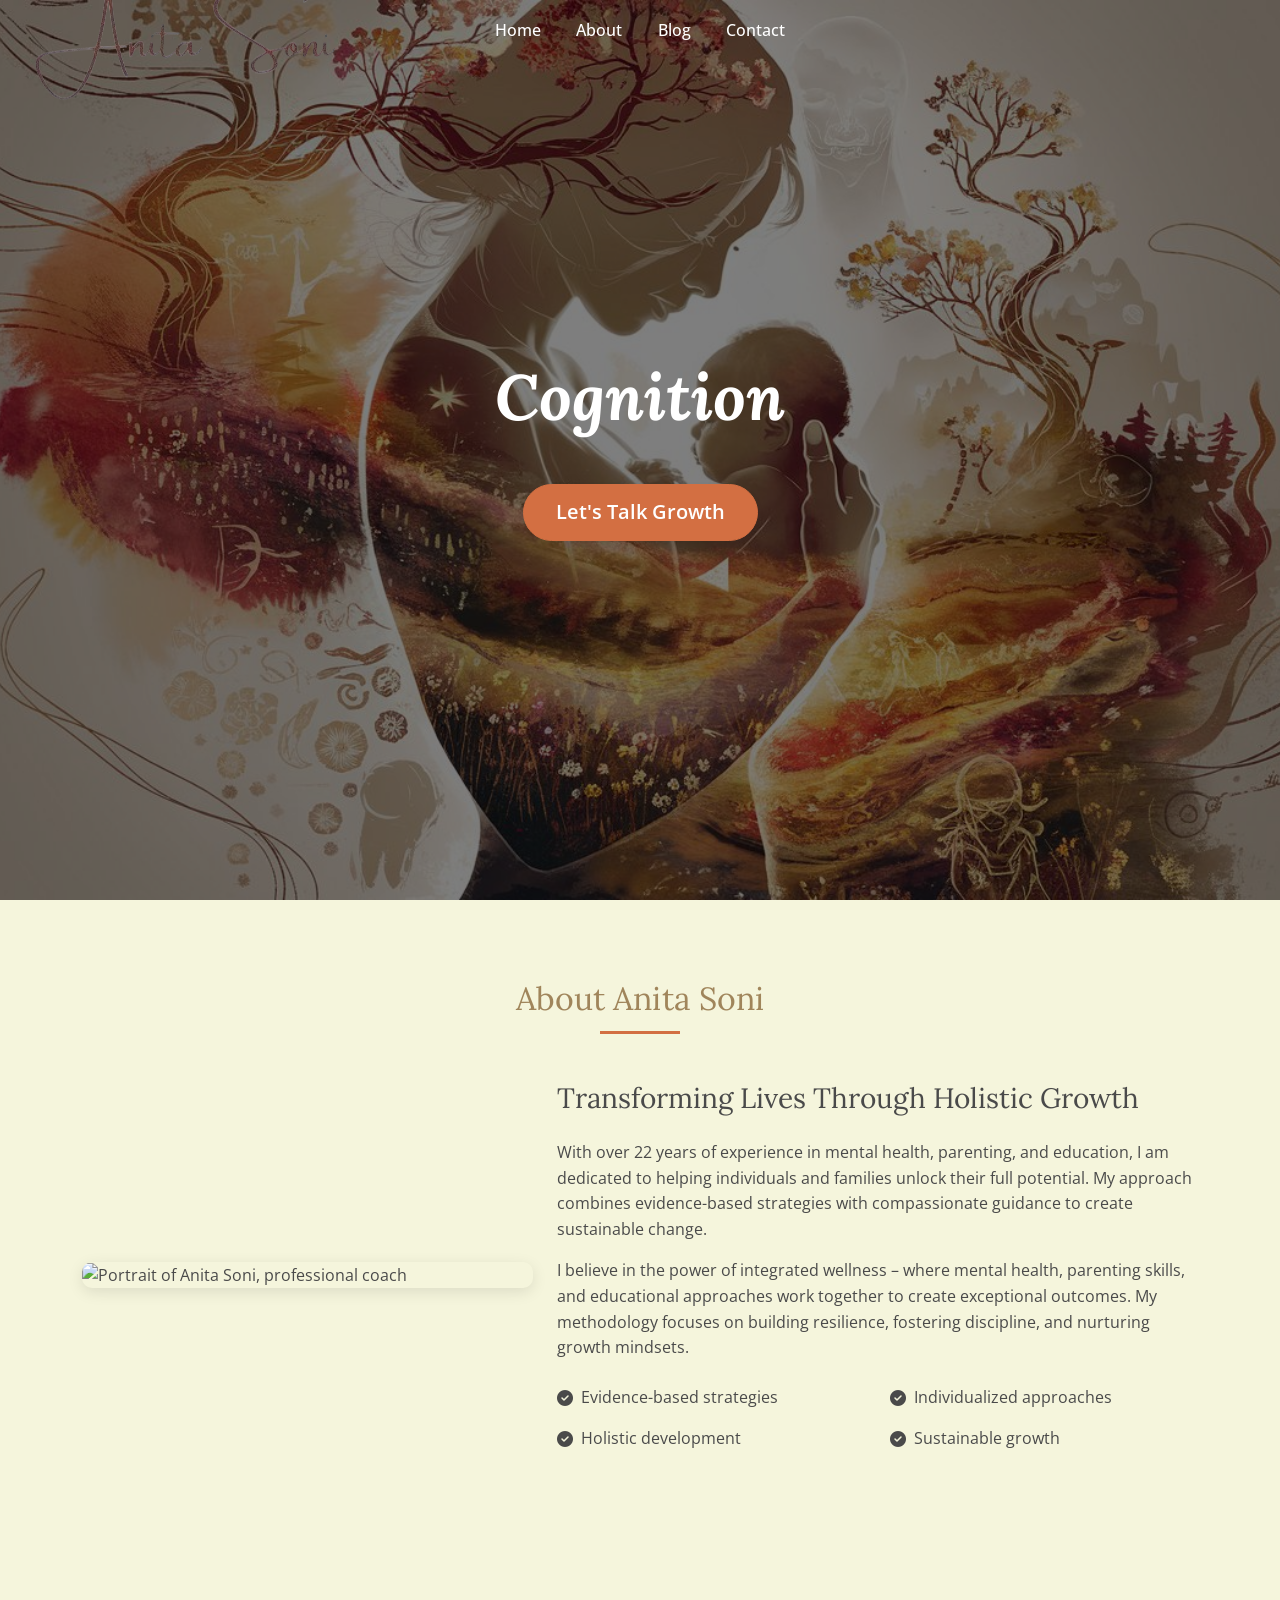
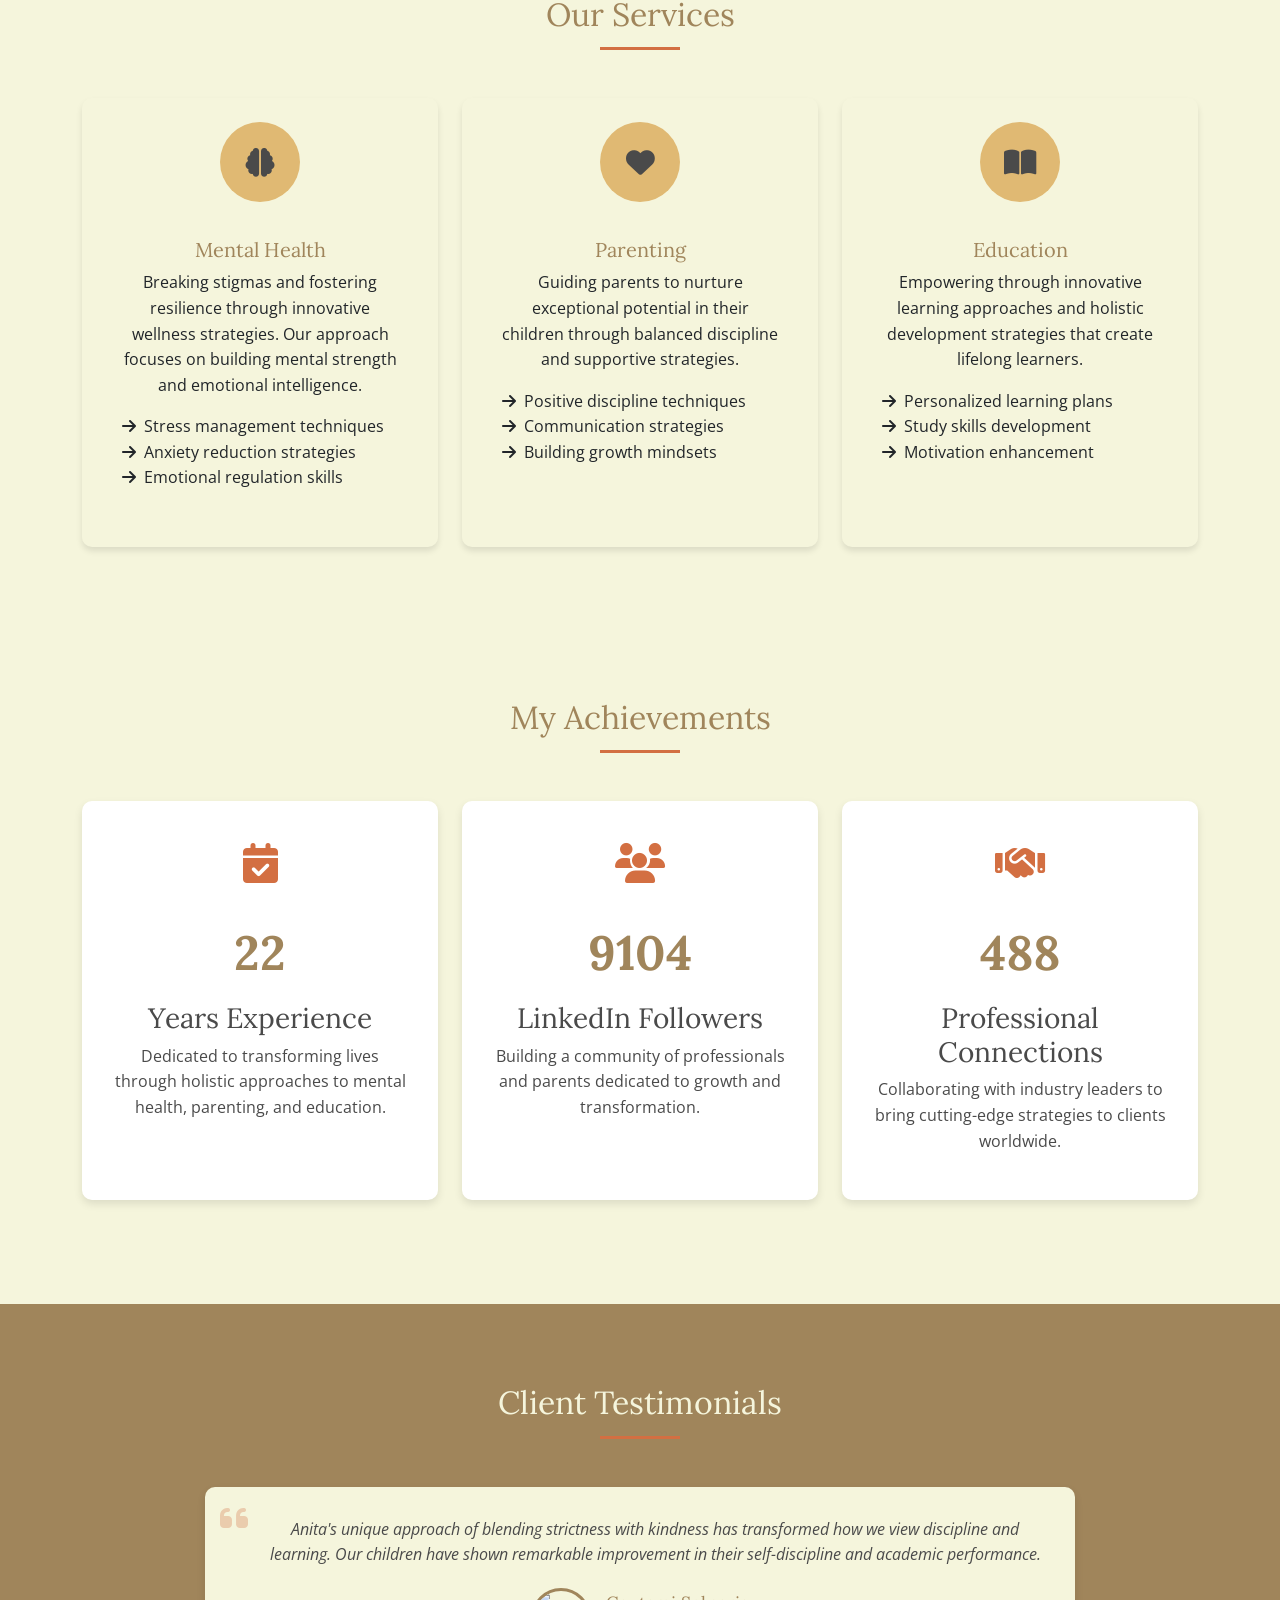
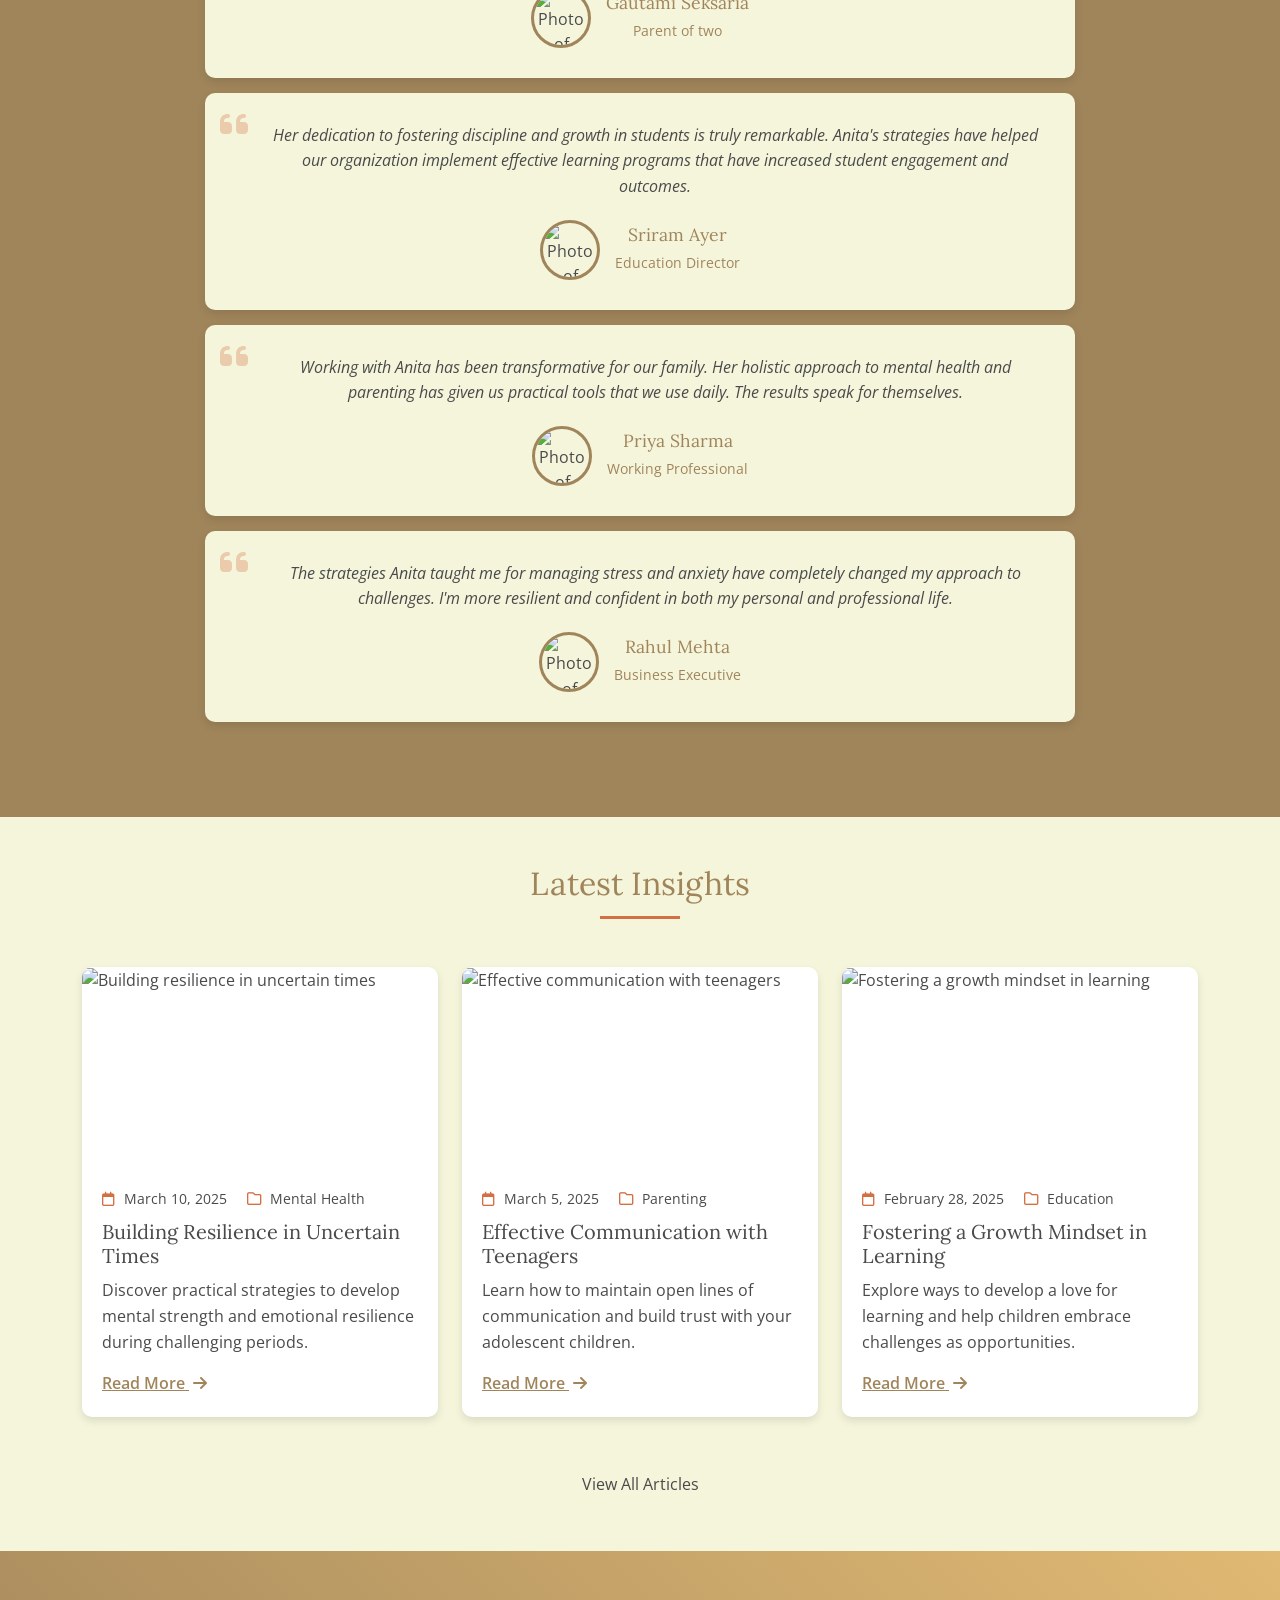
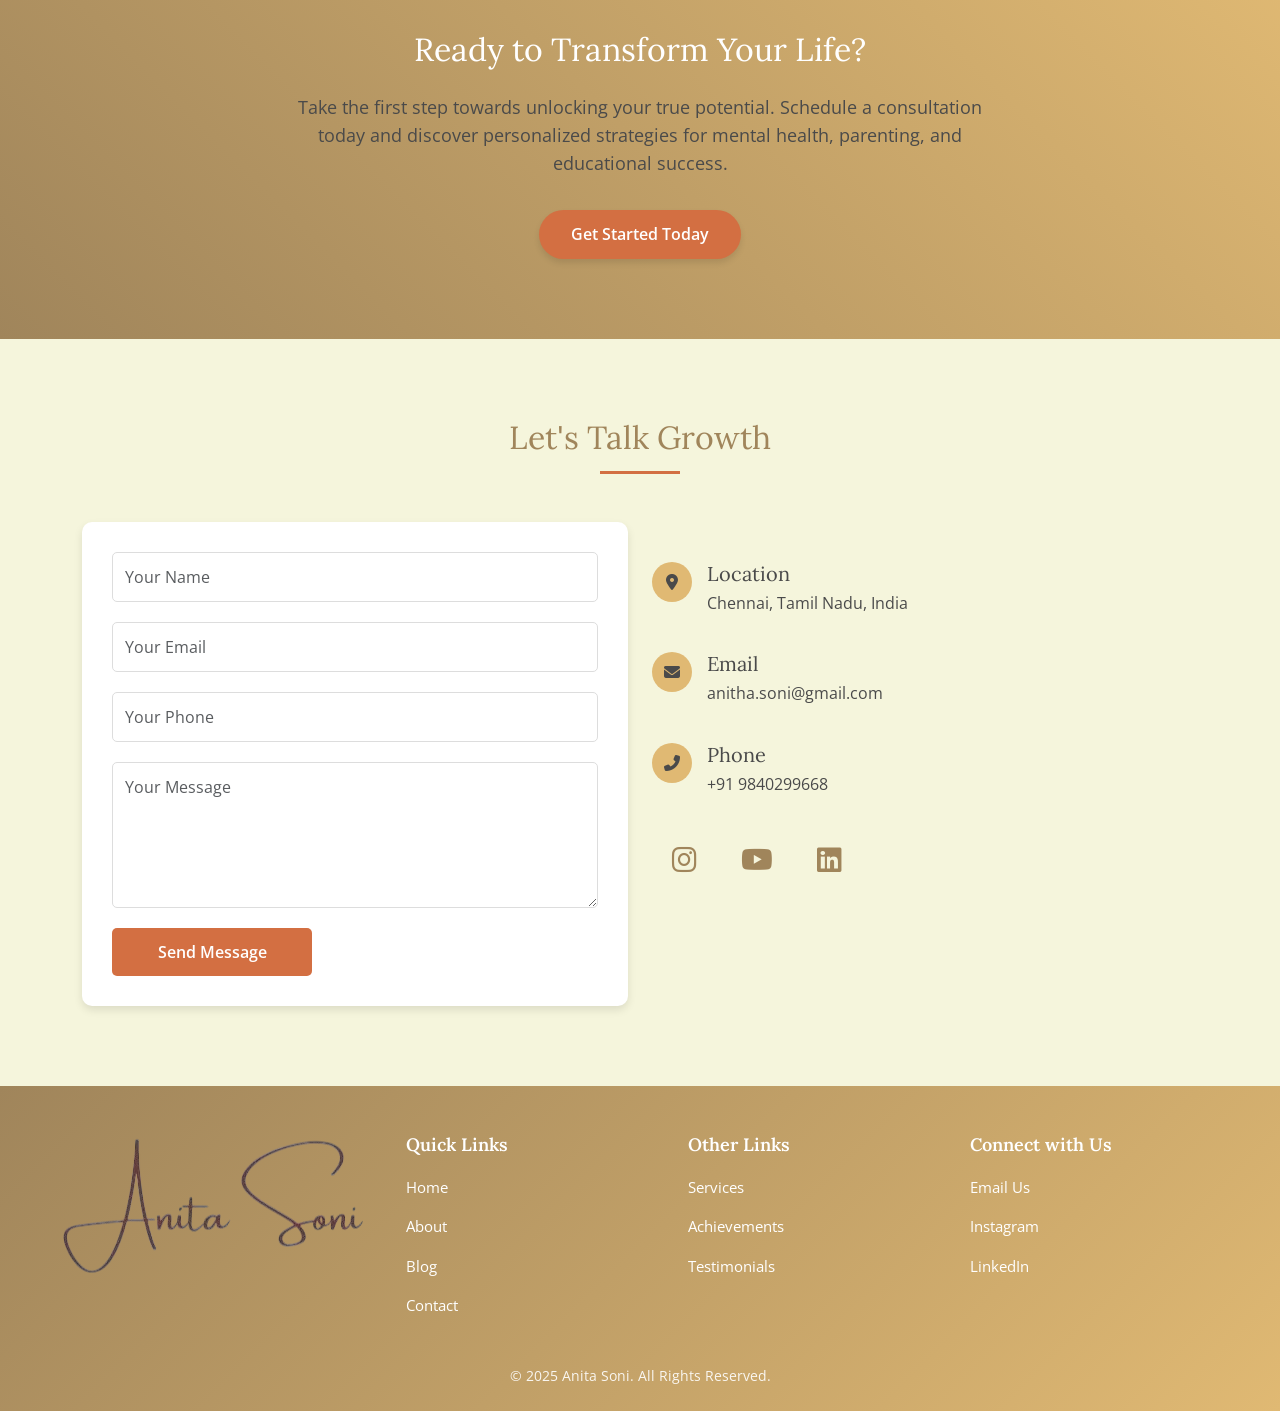
==== commit 12c54963: "Add files via upload" ====
--- a/index.html
+++ b/index.html
@@ -25,7 +25,7 @@
     <div class="container">
       <!-- Logo -->
       <a class="navbar-brand" href="index.html">
-        <img src="/assets/images/logo.png" alt="Anita Soni" class="navbar-logo">
+        <img src="assets/images/logo.png" alt="Anita Soni" class="navbar-logo">
       </a>
   
       <!-- Mobile Menu Toggle -->
@@ -46,7 +46,7 @@
 </nav>
     
 <!-- Hero Section -->
-<section id="home" class="hero-section text-center" style="background-image: url('/assets/images/hero-bg.png'); background-size: cover; background-position: center; position: relative;">
+<section id="home" class="hero-section text-center" style="background-image: url('assets/images/hero-bg.png'); background-size: cover; background-position: center; position: relative;">
     <!-- Overlay to improve text readability -->
     <div style="position: absolute; top: 0; left: 0; width: 100%; height: 100%; background-color: rgba(0, 0, 0, 0.5);"></div>
     
@@ -461,7 +461,7 @@
       <!-- Company Logo -->
       <div class="footer-section footer-logo">
         <a href="index.html">
-          <img src="/assets/images/logo.png" alt="Anita Soni" class="footer-logo-img">
+          <img src="assets/images/logo.png" alt="Anita Soni" class="footer-logo-img">
         </a>
       </div>
   
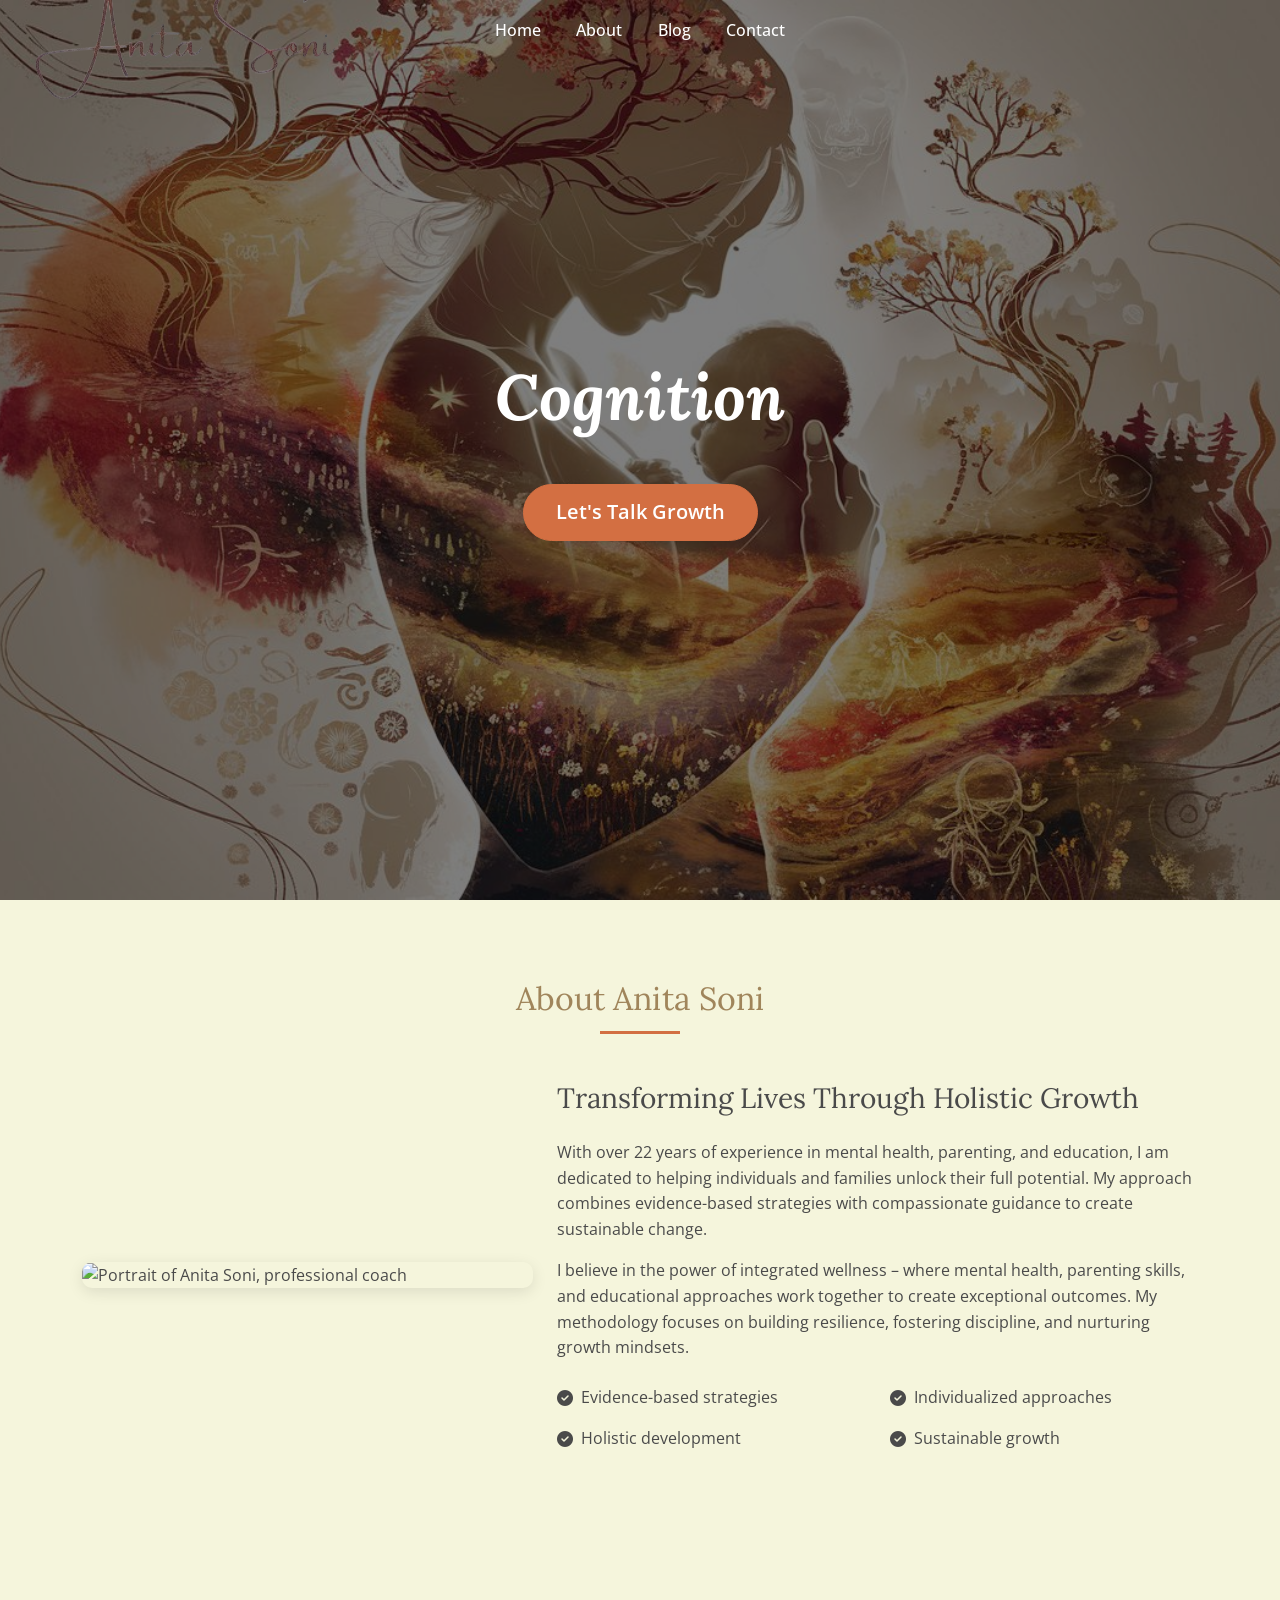
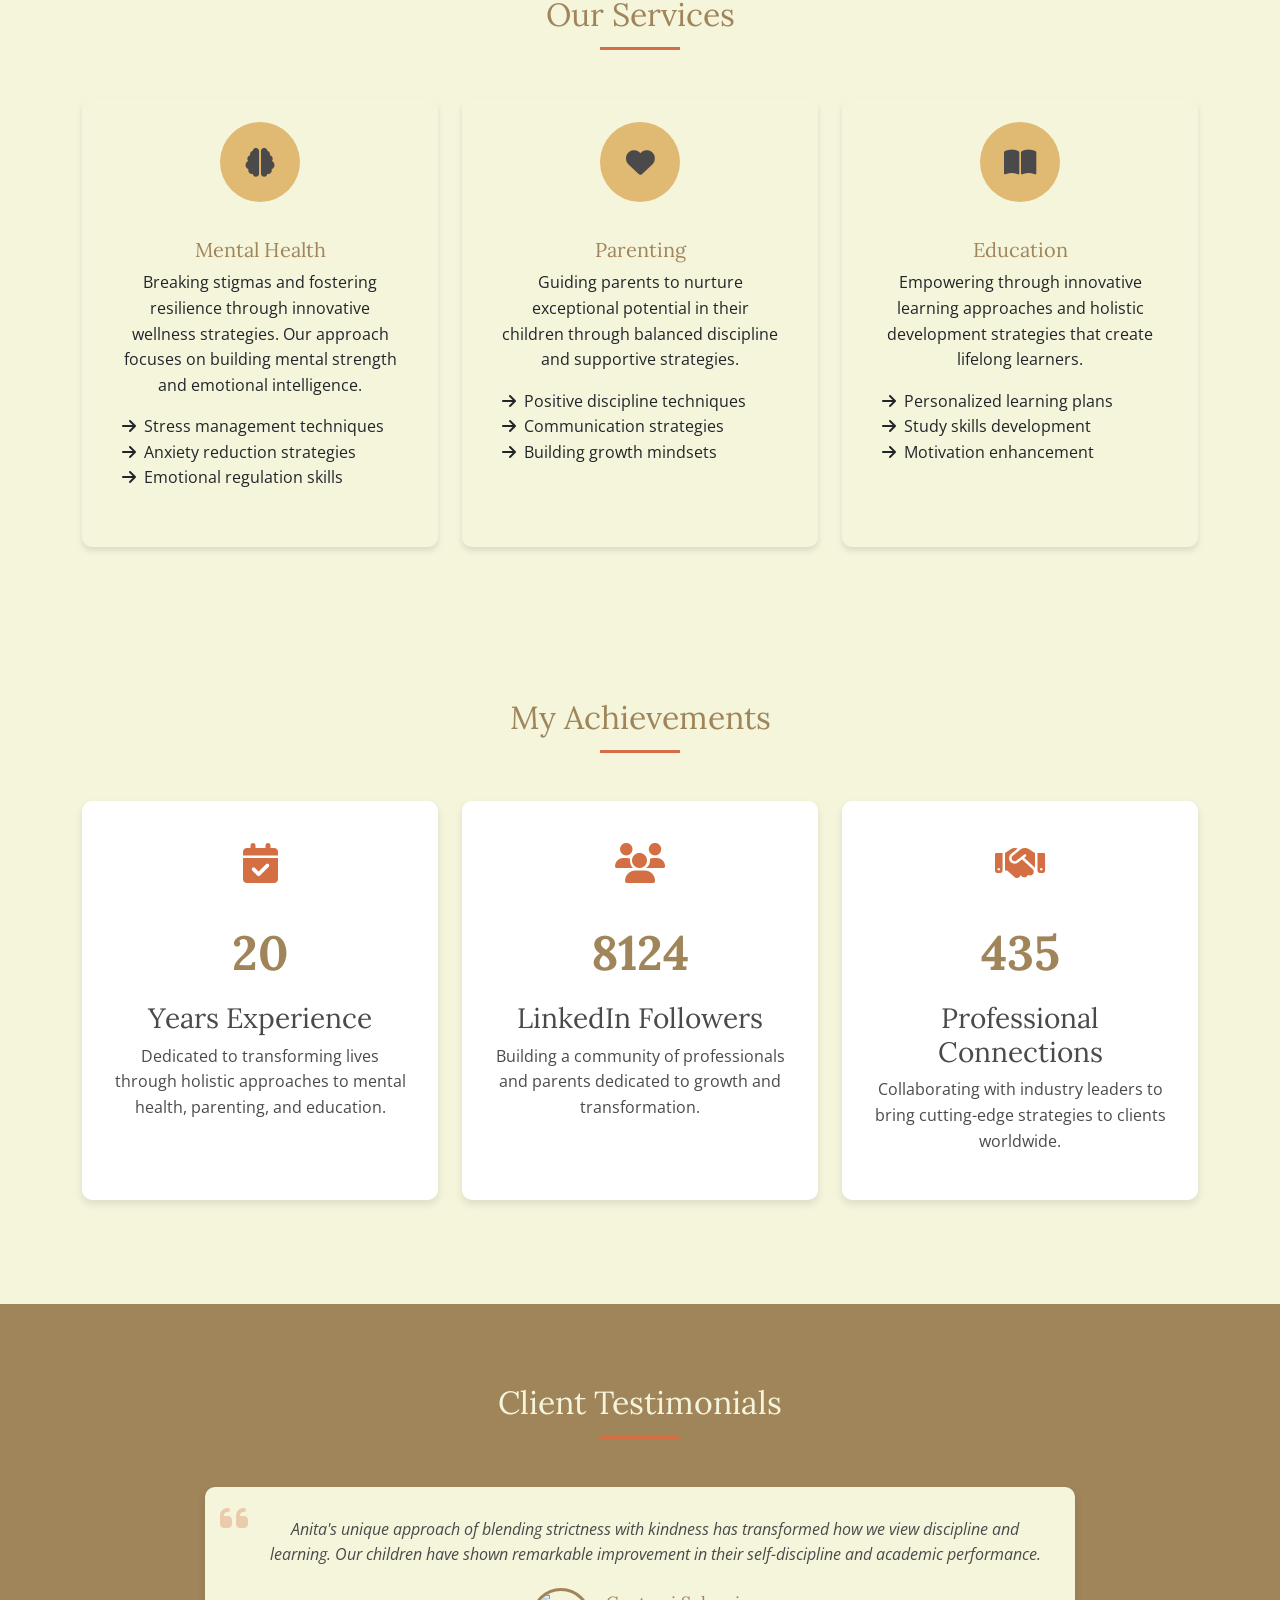
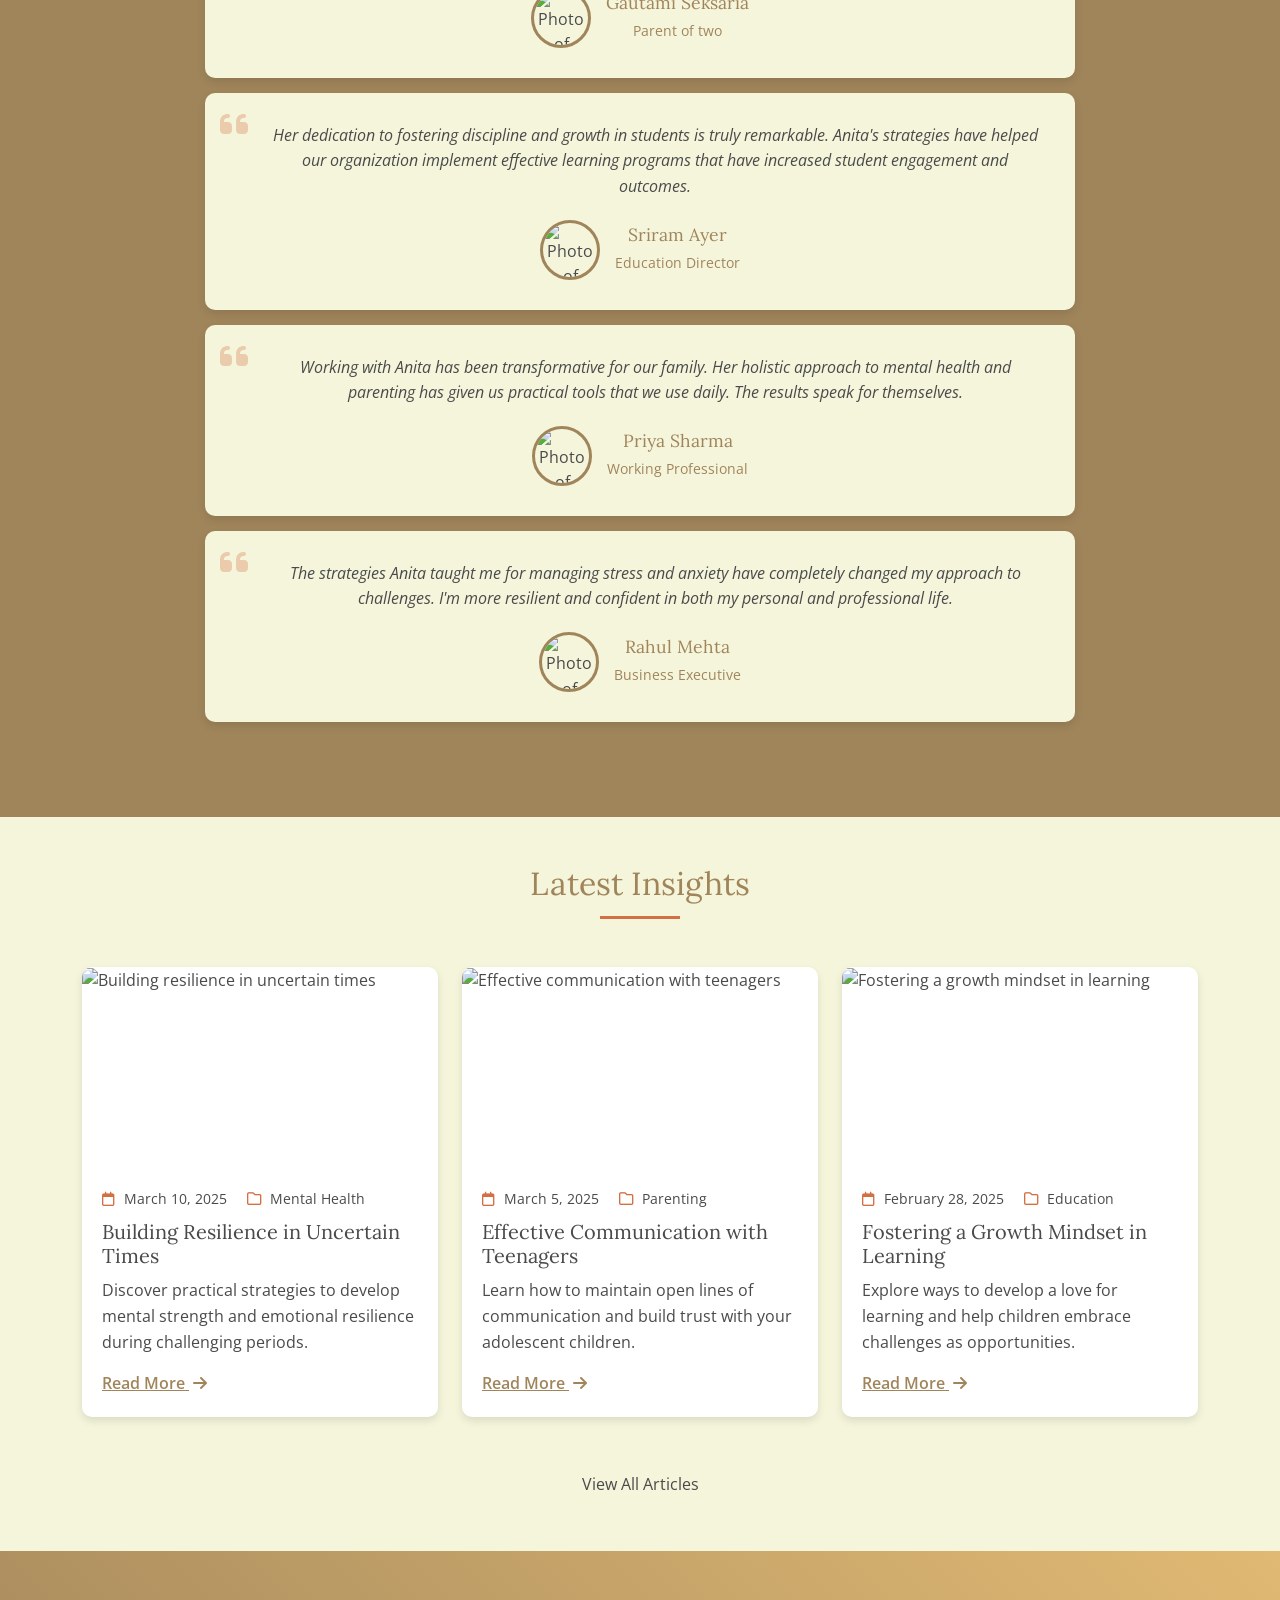
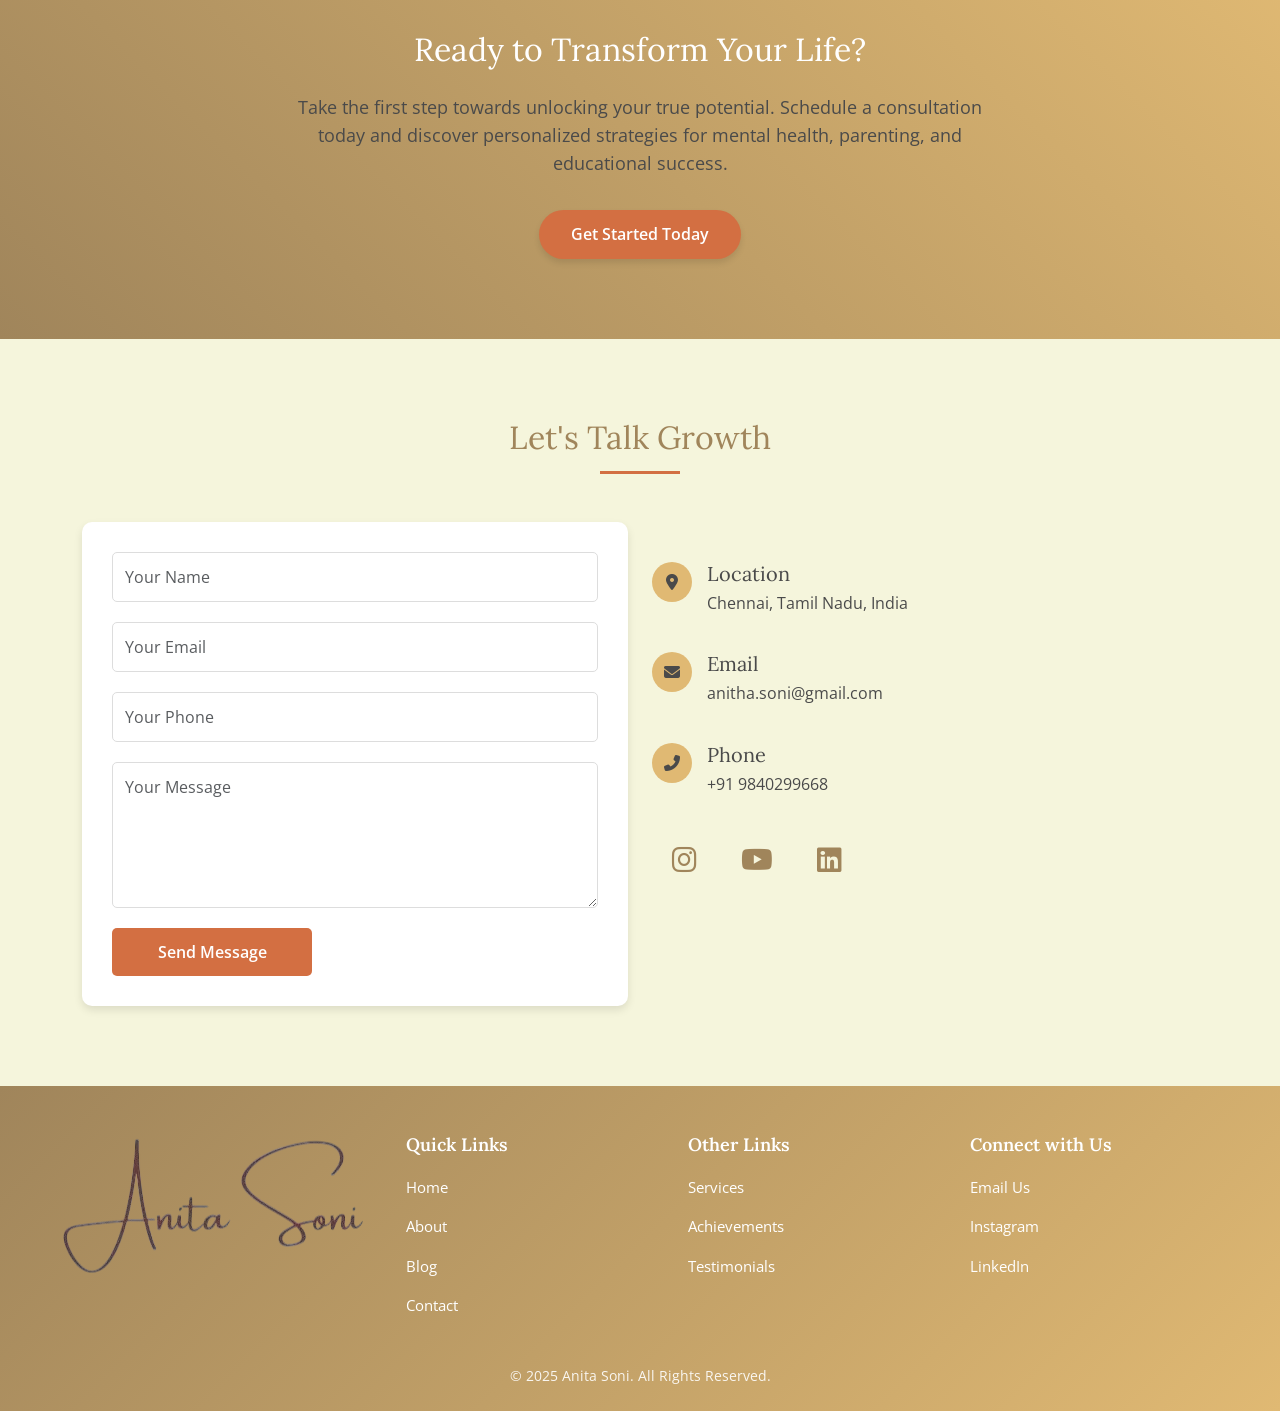
==== commit 7a4c0f84: "Add files via upload" ====
--- a/index.html
+++ b/index.html
@@ -492,7 +492,7 @@
         <ul class="footer-list" style="list-style: none; padding: 0;">
           <li><a href="mailto:anitha.soni@gmail.com" style="color: white; text-decoration: none; transition: color 0.3s ease;" onmouseover="this.style.color='#f4a261'" onmouseout="this.style.color='white'" aria-label="Email us" target="_blank">Email Us</a></li>
           <li><a href="https://www.instagram.com/mentalhealthcognition/" style="color: white; text-decoration: none; transition: color 0.3s ease;" onmouseover="this.style.color='#f4a261'" onmouseout="this.style.color='white'" target="_blank" rel="noopener noreferrer" aria-label="Instagram">Instagram</a></li>
-          <li><a href="linkedin.com/in/anita-soni-150868b3" style="color: white; text-decoration: none; transition: color 0.3s ease;" onmouseover="this.style.color='#f4a261'" onmouseout="this.style.color='white'" target="_blank" rel="noopener noreferrer" aria-label="LinkedIn">LinkedIn</a></li>
+          <li><a href="https://www.linkedin.com/in/anita-soni-150868b3" style="color: white; text-decoration: none; transition: color 0.3s ease;" onmouseover="this.style.color='#f4a261'" onmouseout="this.style.color='white'" target="_blank" rel="noopener noreferrer" aria-label="LinkedIn">LinkedIn</a></li>
         </ul>
       </div>
     </div>
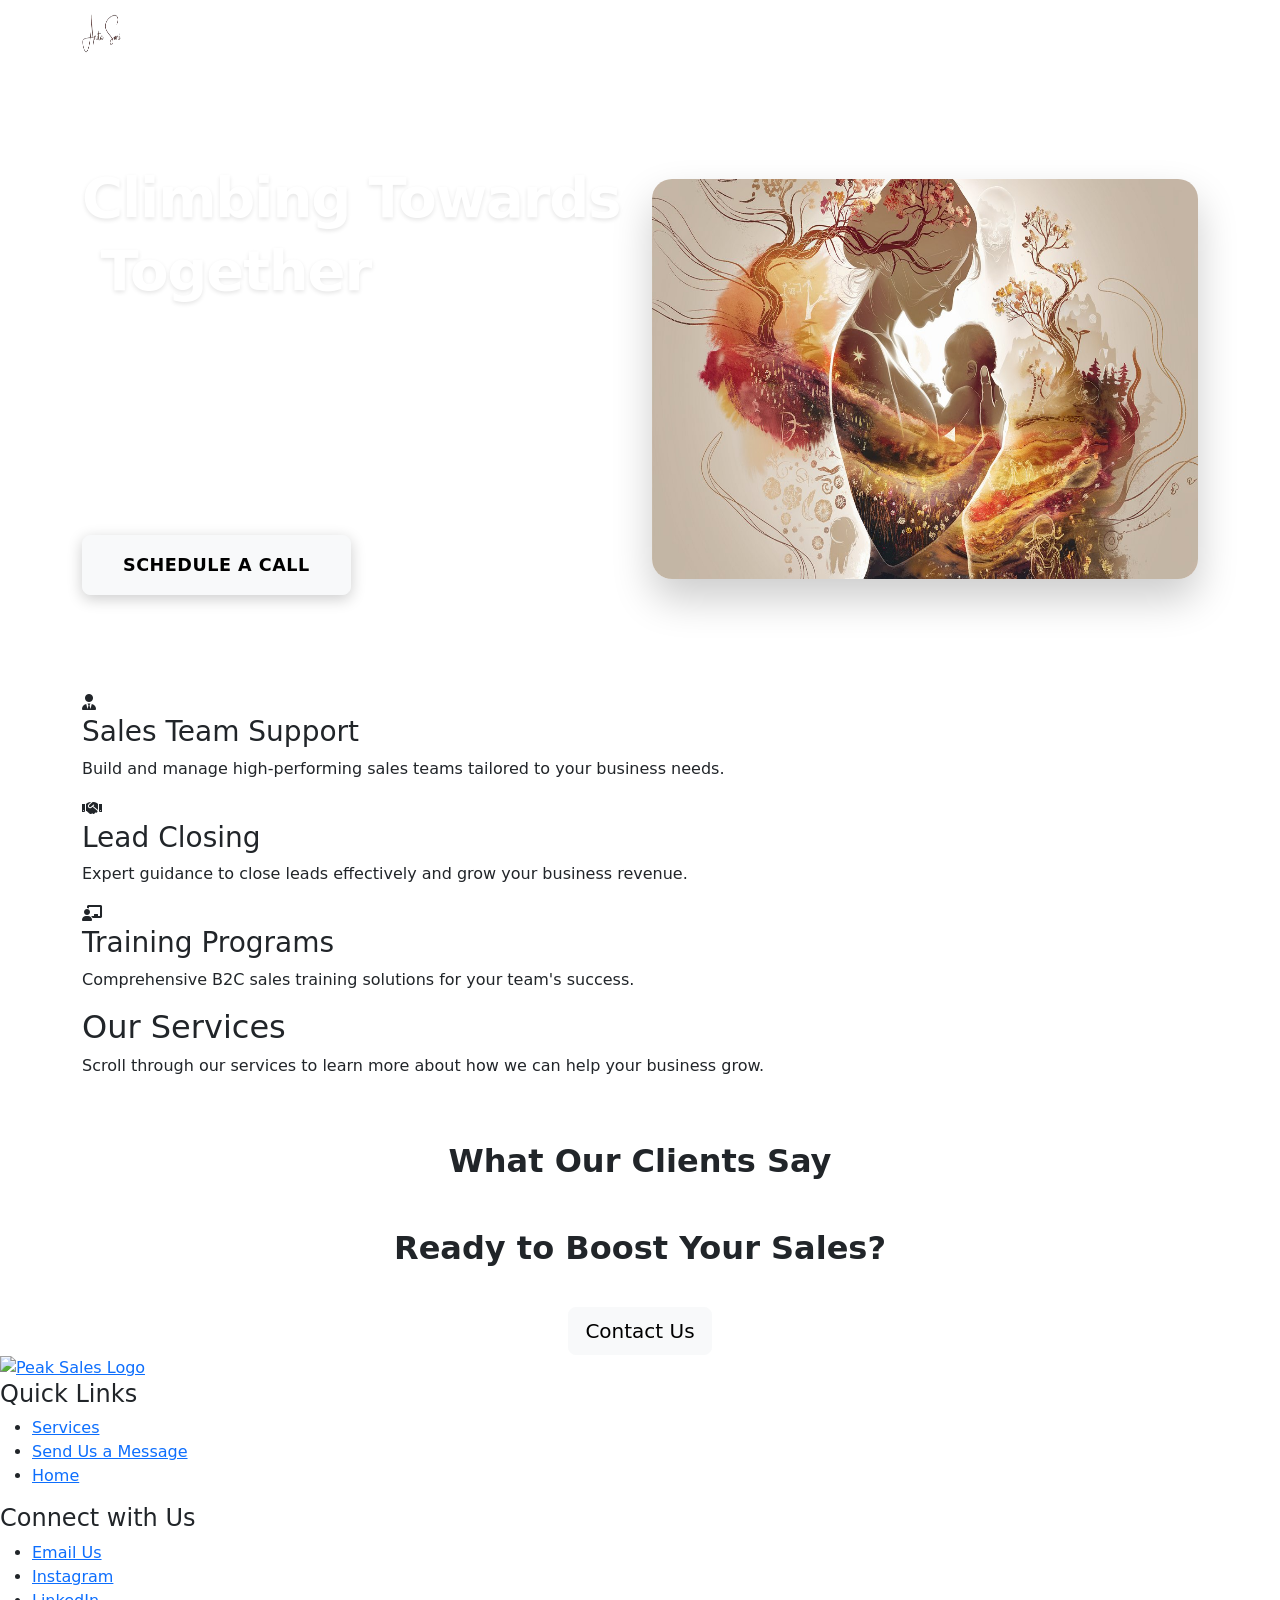
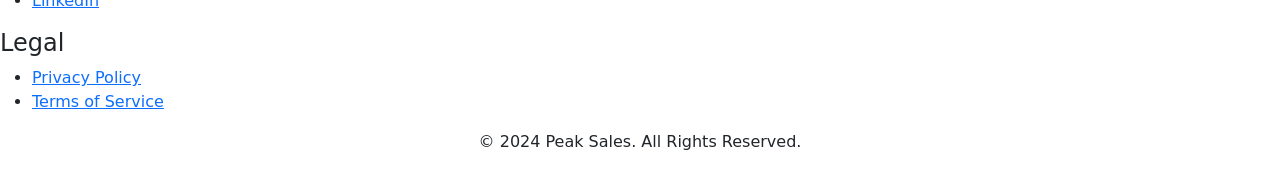
==== commit cdcedb81: "Add files via upload" ====
--- a/index.html
+++ b/index.html
@@ -1,532 +1,361 @@
 <!DOCTYPE html>
 <html lang="en">
+
 <head>
-    <meta charset="UTF-8">
-    <meta name="viewport" content="width=device-width, initial-scale=1.0">
-    <meta name="description" content="Anita Soni - Professional coaching and consultation in mental health, parenting, and education">
-    <meta name="keywords" content="mental health coaching, parenting guidance, educational strategies, Anita Soni, holistic development">
-    <meta name="author" content="Anita Soni">
-    <meta property="og:title" content="Anita Soni - Unleash Your True Potential">
-    <meta property="og:description" content="Professional coaching and consultation in mental health, parenting, and education">
-    <meta property="og:image" content="/assets/images/anita-soni-og.jpg">
-    <meta property="og:url" content="https://www.anitasoni.com">
-    <meta name="twitter:card" content="summary_large_image">
-    <title>Anita Soni - Unleash Your True Potential</title>
-    <link rel="icon" type="image/png" href="/assets/favicon.ico">
-    <link href="https://cdnjs.cloudflare.com/ajax/libs/bootstrap/5.3.2/css/bootstrap.min.css" rel="stylesheet" integrity="sha384-T3c6CoIi6uLrA9TneNEoa7RxnatzjcDSCmG1MXxSR1GAsXEV/Dwwykc2MPK8M2HN" crossorigin="anonymous" onload="this.onload=null;this.rel='stylesheet'" onerror="this.href='/assets/css/bootstrap.min.css';">
-    <script src="https://cdn.jsdelivr.net/npm/bootstrap@5.3.3/dist/js/bootstrap.bundle.min.js" crossorigin="anonymous"></script>
-    <link href="https://cdnjs.cloudflare.com/ajax/libs/font-awesome/6.4.2/css/all.min.css" rel="stylesheet">
-    <link href="https://fonts.googleapis.com/css2?family=Open+Sans:ital,wght@0,300;0,400;0,600;1,400&family=Lora:ital,wght@0,400;0,700;1,400&display=swap" rel="stylesheet">
-    <link rel="stylesheet" href="styles.css">
+  <meta charset="UTF-8">
+  <meta name="viewport" content="width=device-width, initial-scale=1.0">
+  <meta name="description"
+    content="Peak Sales is your trusted partner in driving business growth through expert sales solutions. We help businesses close leads, build high-performing sales teams, and provide strategic support to sell products, services, or courses.">
+  <meta name="author" content="Karan Soni, https://simplisoni.github.io/">
+  <meta name="robots" content="index, follow">
+  <title>Peak Sales | Homepage</title>
+  <link href="https://cdn.jsdelivr.net/npm/bootstrap@5.3.0/dist/css/bootstrap.min.css" rel="stylesheet">
+  <link rel="stylesheet"
+    href="https://cdnjs.cloudflare.com/ajax/libs/bootstrap-icons/1.10.5/font/bootstrap-icons.min.css">
+  <link href="https://cdnjs.cloudflare.com/ajax/libs/font-awesome/6.0.0-beta3/css/all.min.css" rel="stylesheet">
+  <link rel="stylesheet" href="assets/css/styles.css">
+  <link href="https://cdnjs.cloudflare.com/ajax/libs/aos/2.3.1/aos.css" rel="stylesheet">
+  <link rel="icon" href="assets/images/logo-white.png" type="image/x-icon">
+  <style>
+    .scroll-down {
+      position: absolute;
+      bottom: 2rem;
+      left: 50%;
+      transform: translateX(-50%);
+      font-size: 2rem;
+      color: rgba(255, 255, 255, 0.85);
+      animation: bounce 2s infinite;
+    }
+
+    .scroll-down a {
+      text-decoration: none;
+      color: inherit;
+    }
+
+    @keyframes bounce {
+
+      0%,
+      100% {
+        transform: translate(-50%, 0);
+      }
+
+      50% {
+        transform: translate(-50%, -10px);
+      }
+    }
+
+    .hero-section {
+      padding: 6rem 0;
+      position: relative;
+      overflow: hidden;
+    }
+
+    .hero-section h1 {
+      font-size: 3.5rem !important;
+      line-height: 1.3;
+      margin-bottom: 1.5rem;
+      color: #ffffff;
+      letter-spacing: -0.02em;
+      font-weight: 700;
+      text-shadow: 0 2px 4px rgba(0, 0, 0, 0.1);
+    }
+
+    .typing {
+      font-size: inherit;
+      font-weight: inherit;
+      display: inline-block;
+      position: relative;
+    }
+
+    .hero-section p {
+      font-size: 1.2rem;
+      line-height: 1.7;
+      color: rgba(255, 255, 255, 0.9);
+      margin-bottom: 2.5rem;
+      max-width: 600px;
+    }
+
+    .hero-section .btn {
+      padding: 1rem 2.5rem;
+      font-size: 1.1rem;
+      font-weight: 600;
+      text-transform: uppercase;
+      letter-spacing: 0.5px;
+      transition: all 0.3s ease;
+      box-shadow: 0 4px 15px rgba(0, 0, 0, 0.2);
+    }
+
+    .hero-section .btn:hover {
+      transform: translateY(-2px);
+      box-shadow: 0 6px 20px rgba(0, 0, 0, 0.3);
+    }
+
+    .hero-section img {
+      border-radius: 20px;
+      box-shadow: 0 20px 40px rgba(0, 0, 0, 0.2);
+      transition: transform 0.3s ease;
+    }
+
+    .hero-section img:hover {
+      transform: translateY(-5px);
+    }
+
+    @media (max-width: 768px) {
+      .hero-section h1 {
+        font-size: 2.5rem !important;
+      }
+
+      .hero-section p {
+        font-size: 1.1rem;
+      }
+    }
+  </style>
 </head>
-<body data-bs-spy="scroll" data-bs-target="#navbarNav">
-<!-- Navbar -->
-<nav class="navbar navbar-expand-lg" style="background-color: #333; padding: 10px 0;">
-    <div class="container">
-      <!-- Logo -->
+
+<body>
+  <!-- Navbar -->
+  <nav class="navbar navbar-expand-lg navbar-dark">
+    <div class="container">
       <a class="navbar-brand" href="index.html">
-        <img src="assets/images/logo.png" alt="Anita Soni" class="navbar-logo">
+        <img src="assets/images/logo.png" alt="Peak Sales Logo" style="width: 40px; height: 40px; margin-right: 10px;">
+        Peak Sales
       </a>
-  
-      <!-- Mobile Menu Toggle -->
       <button class="navbar-toggler" type="button" data-bs-toggle="collapse" data-bs-target="#navbarNav">
         <span class="navbar-toggler-icon"></span>
       </button>
-  
-      <!-- Navbar Links -->
-      <div class="collapse navbar-collapse" id="navbarNav" style="justify-content: center;">
-        <ul class="navbar-nav" style="text-align: center;">
-          <li class="nav-item"><a class="nav-link" href="#home" style="color: white;">Home</a></li>
-          <li class="nav-item"><a class="nav-link" href="#about" style="color: white;">About</a></li>
-          <li class="nav-item"><a class="nav-link" href="#blog" style="color: white;">Blog</a></li>
-          <li class="nav-item"><a class="nav-link" href="#contact" style="color: white;">Contact</a></li>
+      <div class="collapse navbar-collapse" id="navbarNav">
+        <ul class="navbar-nav ms-auto">
+          <li class="nav-item"><a class="nav-link" href="index.html">Home</a></li>
+          <li class="nav-item"><a class="nav-link" href="about.html">About</a></li>
+          <li class="nav-item"><a class="nav-link" href="contact.html">Contact</a></li>
         </ul>
       </div>
     </div>
-</nav>
-    
-<!-- Hero Section -->
-<section id="home" class="hero-section text-center" style="background-image: url('assets/images/hero-bg.png'); background-size: cover; background-position: center; position: relative;">
-    <!-- Overlay to improve text readability -->
-    <div style="position: absolute; top: 0; left: 0; width: 100%; height: 100%; background-color: rgba(0, 0, 0, 0.5);"></div>
-    
-    <div class="container position-relative" style="z-index: 10;">
-        <div class="hero-content">
-            <h1 class="display-4 text-white mb-4">Cognition</h1>
-            
-            <!-- Button moved below the text content -->
-            <a href="#contact" class="btn btn-lg mt-4">Let's Talk Growth</a>
+  </nav>
+
+  <!-- Hero Section -->
+  <section class="hero-section gradient-bg text-center text-md-start" id="hero-section">
+    <div class="container">
+      <div class="row align-items-center">
+        <div class="col-md-6" data-aos="fade-right" data-aos-duration="1000">
+          <h1>
+            Climbing Towards <br> <span class="typing"></span> Together
+          </h1>
+          <p class="fade-in">
+            We are a dynamic sales team committed to driving success for businesses by working collaboratively with
+            comprehensive sales solutions. We help our clients achieve their goals through effective results-driven
+            sales strategies.
+          </p>
+          <a href="contact.html" class="btn btn-light btn-lg">Schedule a Call</a>
         </div>
-    </div>
-</section>
-
-    <!-- About Section -->
-    <section id="about" class="about-section">
-        <div class="container">
-            <h2 class="text-center section-title">About Anita Soni</h2>
-            <div class="row align-items-center">
-                <div class="col-lg-5 mb-4 mb-lg-0">
-                    <div class="about-image">
-                        <img src="/assets/images/anita-soni.jpg" alt="Portrait of Anita Soni, professional coach" class="img-fluid" loading="lazy">
-                    </div>
-                </div>
-                <div class="col-lg-7">
-                    <h3 class="mb-4">Transforming Lives Through Holistic Growth</h3>
-                    <p>With over 22 years of experience in mental health, parenting, and education, I am dedicated to helping individuals and families unlock their full potential. My approach combines evidence-based strategies with compassionate guidance to create sustainable change.</p>
-                    <p>I believe in the power of integrated wellness – where mental health, parenting skills, and educational approaches work together to create exceptional outcomes. My methodology focuses on building resilience, fostering discipline, and nurturing growth mindsets.</p>
-                    <div class="row mt-4">
-                        <div class="col-md-6 mb-3">
-                            <div class="d-flex align-items-center">
-                                <i class="fas fa-check-circle me-2" style="color: var(--pastel-green);"></i>
-                                <span>Evidence-based strategies</span>
-                            </div>
-                        </div>
-                        <div class="col-md-6 mb-3">
-                            <div class="d-flex align-items-center">
-                                <i class="fas fa-check-circle me-2" style="color: var(--pastel-green);"></i>
-                                <span>Individualized approaches</span>
-                            </div>
-                        </div>
-                        <div class="col-md-6 mb-3">
-                            <div class="d-flex align-items-center">
-                                <i class="fas fa-check-circle me-2" style="color: var(--pastel-green);"></i>
-                                <span>Holistic development</span>
-                            </div>
-                        </div>
-                        <div class="col-md-6 mb-3">
-                            <div class="d-flex align-items-center">
-                                <i class="fas fa-check-circle me-2" style="color: var(--pastel-green);"></i>
-                                <span>Sustainable growth</span>
-                            </div>
-                        </div>
-                    </div>
-                </div>
+        <div class="col-md-6" data-aos="fade-left" data-aos-duration="1000">
+          <img src="assets/images/hero-bg.png" alt="Peak" class="img-fluid" style="width: 600px; height: 400px;">
+        </div>
+      </div>
+    </div>
+  </section>
+
+  <!-- Arrow Down Button -->
+  <div class="scroll-down text-center">
+    <a href="#services-section">
+      <i class="bi bi-chevron-down"></i>
+    </a>
+  </div>
+
+  <!-- Services Section -->
+  <section class="services-section" id="services-section">
+    <div class="container">
+      <!-- Left Side: Service Cards -->
+      <div class="services-container">
+        <div class="service-cards">
+          <!-- Service Card 1 -->
+          <div class="service-card" data-service="salesSupport" tabindex="0">
+            <div class="card-content">
+              <div class="icon-wrapper">
+                <i class="fas fa-user-tie" aria-hidden="true"></i>
+              </div>
+              <h3>Sales Team Support</h3>
+              <p>Build and manage high-performing sales teams tailored to your business needs.</p>
             </div>
+          </div>
+
+          <!-- Service Card 2 -->
+          <div class="service-card" data-service="leadClosing" tabindex="0">
+            <div class="card-content">
+              <div class="icon-wrapper">
+                <i class="fas fa-handshake" aria-hidden="true"></i>
+              </div>
+              <h3>Lead Closing</h3>
+              <p>Expert guidance to close leads effectively and grow your business revenue.</p>
+            </div>
+          </div>
+
+          <!-- Service Card 3 -->
+          <div class="service-card" data-service="trainingPrograms" tabindex="0">
+            <div class="card-content">
+              <div class="icon-wrapper">
+                <i class="fas fa-chalkboard-teacher" aria-hidden="true"></i>
+              </div>
+              <h3>Training Programs</h3>
+              <p>Comprehensive B2C sales training solutions for your team's success.</p>
+            </div>
+          </div>
         </div>
-    </section>
-
-    <!-- Services Section -->
-    <section id="services" class="py-5">
-        <div class="container">
-            <h2 class="text-center section-title">Our Services</h2>
-            <div class="row">
-                <div class="col-md-4 mb-4">
-                    <div class="service-card card h-100 p-4">
-                        <div class="service-icon">
-                            <i class="fas fa-brain"></i>
-                        </div>
-                        <div class="card-body text-center">
-                            <h5 class="card-title">Mental Health</h5>
-                            <p class="card-text">Breaking stigmas and fostering resilience through innovative wellness strategies. Our approach focuses on building mental strength and emotional intelligence.</p>
-                            <ul class="list-unstyled text-start mt-3">
-                                <li><i class="fas fa-arrow-right me-2" style="color: var(--accent-color);"></i>Stress management techniques</li>
-                                <li><i class="fas fa-arrow-right me-2" style="color: var(--accent-color);"></i>Anxiety reduction strategies</li>
-                                <li><i class="fas fa-arrow-right me-2" style="color: var(--accent-color);"></i>Emotional regulation skills</li>
-                            </ul>
-                        </div>
-                    </div>
-                </div>
-                <div class="col-md-4 mb-4">
-                    <div class="service-card card h-100 p-4">
-                        <div class="service-icon">
-                            <i class="fas fa-heart"></i>
-                        </div>
-                        <div class="card-body text-center">
-                            <h5 class="card-title">Parenting</h5>
-                            <p class="card-text">Guiding parents to nurture exceptional potential in their children through balanced discipline and supportive strategies.</p>
-                            <ul class="list-unstyled text-start mt-3">
-                                <li><i class="fas fa-arrow-right me-2" style="color: var(--accent-color);"></i>Positive discipline techniques</li>
-                                <li><i class="fas fa-arrow-right me-2" style="color: var(--accent-color);"></i>Communication strategies</li>
-                                <li><i class="fas fa-arrow-right me-2" style="color: var(--accent-color);"></i>Building growth mindsets</li>
-                            </ul>
-                        </div>
-                    </div>
-                </div>
-                <div class="col-md-4 mb-4">
-                    <div class="service-card card h-100 p-4">
-                        <div class="service-icon">
-                            <i class="fas fa-book-open"></i>
-                        </div>
-                        <div class="card-body text-center">
-                            <h5 class="card-title">Education</h5>
-                            <p class="card-text">Empowering through innovative learning approaches and holistic development strategies that create lifelong learners.</p>
-                            <ul class="list-unstyled text-start mt-3">
-                                <li><i class="fas fa-arrow-right me-2" style="color: var(--accent-color);"></i>Personalized learning plans</li>
-                                <li><i class="fas fa-arrow-right me-2" style="color: var(--accent-color);"></i>Study skills development</li>
-                                <li><i class="fas fa-arrow-right me-2" style="color: var(--accent-color);"></i>Motivation enhancement</li>
-                            </ul>
-                        </div>
-                    </div>
-                </div>
-            </div>
+      </div>
+
+      <!-- Right Side: Content Panel -->
+      <div class="content-panel">
+        <div class="content-wrapper">
+          <!-- Default Content -->
+          <div class="panel-content active" id="defaultContent">
+            <h2>Our Services</h2>
+            <p>Scroll through our services to learn more about how we can help your business grow.</p>
+          </div>
+          <!-- Dynamic Content Panels (populated by JavaScript) -->
         </div>
-    </section>
-
-    <!-- Achievements Section -->
-    <section id="achievements" class="achievement-section">
-        <div class="container">
-            <h2 class="text-center section-title">My Achievements</h2>
-            <div class="row">
-                <div class="col-md-4 mb-4">
-                    <div class="achievement-item">
-                        <div class="achievement-icon">
-                            <i class="fas fa-calendar-check"></i>
-                        </div>
-                        <div class="achievement-counter" data-target="22">0</div>
-                        <h3>Years Experience</h3>
-                        <p>Dedicated to transforming lives through holistic approaches to mental health, parenting, and education.</p>
-                    </div>
-                </div>
-                <div class="col-md-4 mb-4">
-                    <div class="achievement-item">
-                        <div class="achievement-icon">
-                            <i class="fas fa-users"></i>
-                        </div>
-                        <div class="achievement-counter" data-target="9337">0</div>
-                        <h3>LinkedIn Followers</h3>
-                        <p>Building a community of professionals and parents dedicated to growth and transformation.</p>
-                    </div>
-                </div>
-                <div class="col-md-4 mb-4">
-                    <div class="achievement-item">
-                        <div class="achievement-icon">
-                            <i class="fas fa-handshake"></i>
-                        </div>
-                        <div class="achievement-counter" data-target="500">0</div>
-                        <h3>Professional Connections</h3>
-                        <p>Collaborating with industry leaders to bring cutting-edge strategies to clients worldwide.</p>
-                    </div>
-                </div>
-            </div>
-        </div>
-    </section>
-
-<!-- Testimonials Section -->
-<section id="testimonials" class="testimonial-section">
-    <div class="container">
-        <h2 class="text-center section-title">Client Testimonials</h2>
-        <div class="testimonial-slider autoplay">
-            <div class="testimonial-card">
-                <i class="fas fa-quote-left quote-icon"></i>
-                <p>Anita's unique approach of blending strictness with kindness has transformed how we view discipline and learning. Our children have shown remarkable improvement in their self-discipline and academic performance.</p>
-                <div class="client-info">
-                    <div class="client-image">
-                        <img src="/assets/images/client1.jpg" alt="Photo of Gautami Seksaria, satisfied client" class="img-fluid" loading="lazy">
-                    </div>
-                    <div class="client-details">
-                        <h5>Gautami Seksaria</h5>
-                        <small>Parent of two</small>
-                    </div>
-                </div>
-            </div>
-            <div class="testimonial-card">
-                <i class="fas fa-quote-left quote-icon"></i>
-                <p>Her dedication to fostering discipline and growth in students is truly remarkable. Anita's strategies have helped our organization implement effective learning programs that have increased student engagement and outcomes.</p>
-                <div class="client-info">
-                    <div class="client-image">
-                        <img src="/assets/images/client2.jpg" alt="Photo of Sriram Ayer, education director" class="img-fluid" loading="lazy">
-                    </div>
-                    <div class="client-details">
-                        <h5>Sriram Ayer</h5>
-                        <small>Education Director</small>
-                    </div>
-                </div>
-            </div>
-            <div class="testimonial-card">
-                <i class="fas fa-quote-left quote-icon"></i>
-                <p>Working with Anita has been transformative for our family. Her holistic approach to mental health and parenting has given us practical tools that we use daily. The results speak for themselves.</p>
-                <div class="client-info">
-                    <div class="client-image">
-                        <img src="/assets/images/client3.jpg" alt="Photo of Priya Sharma, working professional" class="img-fluid" loading="lazy">
-                    </div>
-                    <div class="client-details">
-                        <h5>Priya Sharma</h5>
-                        <small>Working Professional</small>
-                    </div>
-                </div>
-            </div>
-            <div class="testimonial-card">
-                <i class="fas fa-quote-left quote-icon"></i>
-                <p>The strategies Anita taught me for managing stress and anxiety have completely changed my approach to challenges. I'm more resilient and confident in both my personal and professional life.</p>
-                <div class="client-info">
-                    <div class="client-image">
-                        <img src="/assets/images/client4.jpg" alt="Photo of Rahul Mehta, business executive" class="img-fluid" loading="lazy">
-                    </div>
-                    <div class="client-details">
-                        <h5>Rahul Mehta</h5>
-                        <small>Business Executive</small>
-                    </div>
-                </div>
-            </div>
-        </div>
-    </div>
-</section>
-
-<!-- Include Slick.js & jQuery -->
-<link rel="stylesheet" type="text/css" href="https://cdn.jsdelivr.net/npm/slick-carousel/slick/slick.css"/>
-<link rel="stylesheet" type="text/css" href="https://cdn.jsdelivr.net/npm/slick-carousel/slick/slick-theme.css"/>
-<script src="https://code.jquery.com/jquery-3.6.0.min.js"></script>
-<script src="https://cdn.jsdelivr.net/npm/slick-carousel/slick/slick.min.js"></script>
-
-<!-- Initialize Slick Slider -->
-<script>
-    $(document).ready(function(){
-      $('.autoplay').slick({
-        slidesToShow: 2,  
-        slidesToScroll: 1,
-        autoplay: true,  
-        autoplaySpeed: 3000, // Slower slide speed (3 seconds per slide)
-        speed: 800, // Smooth transition (slower movement)
-        dots: true,  
-        arrows: false,  
-        infinite: true,
-        pauseOnHover: false, 
-        pauseOnFocus: false, 
-        responsive: [
-          {
-            breakpoint: 768,
-            settings: {
-              slidesToShow: 1  
-            }
-          }
-        ]
+      </div>
+    </div>
+  </section>
+
+  <!-- Testimonials Section -->
+  <section class="py-5 bg-light" id="testimonials-section" style="background-color: var(--dark-bg) !important;">
+    <div class="container">
+      <h2 class="fw-bold text-center mb-4" style="color: var(--light-text);">
+        What Our Clients Say
+      </h2>
+      <div class="row g-4" id="testimonial-container">
+        <!-- Testimonials will be inserted dynamically here -->
+      </div>
+    </div>
+  </section>
+
+  <!-- Call-to-Action Section -->
+  <section class="cta-section gradient-bg" id="cta-section">
+    <div class="container">
+      <h2 class="fw-bold text-center mb-4">Ready to Boost Your Sales?</h2>
+      <div class="text-center">
+        <a href="contact.html" class="btn btn-light btn-lg mt-3">Contact Us</a>
+      </div>
+    </div>
+  </section>
+
+  <!-- Footer -->
+  <footer>
+    <div class="footer-container">
+      <!-- Company Overview Section -->
+      <div class="footer-section company-overview">
+        <a href="index.html">
+          <img src="assets/images/logo-white.png" alt="Peak Sales Logo" class="footer-logo"
+            style="width: 40px; height: 40px; margin-right: 10px;">
+        </a>
+      </div>
+
+      <!-- Quick Links Section -->
+      <div class="footer-section quick-links">
+        <h4 class="footer-heading">Quick Links</h4>
+        <ul class="footer-list">
+          <li><a href="index.html#services-section">Services</a></li>
+          <li><a href="contact.html#contact-form-section">Send Us a Message</a></li>
+          <li><a href="index.html">Home</a></li>
+        </ul>
+      </div>
+
+      <!-- Contact and Social Links Section -->
+      <div class="footer-section contact-social">
+        <h4 class="footer-heading">Connect with Us</h4>
+        <ul class="footer-list">
+          <li><a href="mailto:peaksales.in@gmail.com" aria-label="Email us" target="_blank">Email Us</a></li>
+          <li><a href="https://www.instagram.com/peaksales.in" target="_blank" rel="noopener noreferrer"
+              aria-label="Instagram">Instagram</a></li>
+          <li><a href="https://www.linkedin.com/company/peaksales/" target="_blank" rel="noopener noreferrer"
+              aria-label="LinkedIn">LinkedIn</a></li>
+        </ul>
+      </div>
+
+      <!-- Legal Section -->
+      <div class="footer-section legal">
+        <h4 class="footer-heading">Legal</h4>
+        <ul class="footer-list">
+          <li><a href="privacy-policy.html">Privacy Policy</a></li>
+          <li><a href="terms-of-service.html">Terms of Service</a></li>
+        </ul>
+      </div>
+    </div>
+
+    <div class="footer-bottom text-center">
+      <p>&copy; 2024 Peak Sales. All Rights Reserved.</p>
+    </div>
+  </footer>
+
+  <!-- Easter egg game container -->
+  <div id="easter-egg-container"
+    style="display: none; position: fixed; top: 0; left: 0; width: 100%; height: 100%; background: rgba(0, 0, 0, 0.8); z-index: 9999; align-items: center; justify-content: center;">
+    <iframe src="dino/index.html" width="800" height="300" style="border: none;"></iframe>
+  </div>
+
+  <!-- Scripts -->
+  <script src="https://cdnjs.cloudflare.com/ajax/libs/bootstrap/5.3.0/js/bootstrap.bundle.min.js"></script>
+  <script src="https://cdnjs.cloudflare.com/ajax/libs/gsap/3.12.2/gsap.min.js"></script>
+  <script src="https://cdnjs.cloudflare.com/ajax/libs/gsap/3.12.2/ScrollTrigger.min.js"></script>
+  <script src="https://cdnjs.cloudflare.com/ajax/libs/aos/2.3.1/aos.js"></script>
+  <script src="https://cdn.jsdelivr.net/npm/typed.js@2.0.12"></script>
+
+  <script>
+    // Initialize AOS
+    AOS.init();
+
+    // GSAP Animations
+    gsap.registerPlugin(ScrollTrigger);
+
+    // Hero Section Animation
+    gsap.to("#hero-section", {
+      opacity: 1,
+      y: 0,
+      duration: 1,
+      scrollTrigger: {
+        trigger: "#hero-section",
+        start: "top 80%",
+      },
+    });
+
+    // Testimonials Animation
+    gsap.utils.toArray(".testimonial-card").forEach((card, index) => {
+      gsap.to(card, {
+        opacity: 1,
+        y: 0,
+        duration: 1,
+        delay: index * 0.2,
+        scrollTrigger: {
+          trigger: card,
+          start: "top 90%",
+        },
       });
     });
-    </script>    
-
-    <!-- Blog Section -->
-    <section id="blog" class="py-5">
-        <div class="container">
-            <h2 class="text-center section-title">Latest Insights</h2>
-            <div class="row">
-                <div class="col-md-4 mb-4">
-                    <div class="blog-card">
-                        <div class="blog-img">
-                            <img src="/assets/images/blog1.jpg" alt="Building resilience in uncertain times" class="img-fluid" loading="lazy">
-                        </div>
-                        <div class="blog-content">
-                            <div class="blog-meta">
-                                <span><i class="far fa-calendar"></i> March 10, 2025</span>
-                                <span class="ms-3"><i class="far fa-folder"></i> Mental Health</span>
-                            </div>
-                            <h5>Building Resilience in Uncertain Times</h5>
-                            <p>Discover practical strategies to develop mental strength and emotional resilience during challenging periods.</p>
-                            <a href="/blog/building-resilience" class="read-more">Read More <i class="fas fa-arrow-right ms-1"></i></a>
-                        </div>
-                    </div>
-                </div>
-                <div class="col-md-4 mb-4">
-                    <div class="blog-card">
-                        <div class="blog-img">
-                            <img src="/assets/images/blog2.jpg" alt="Effective communication with teenagers" class="img-fluid" loading="lazy">
-                        </div>
-                        <div class="blog-content">
-                            <div class="blog-meta">
-                                <span><i class="far fa-calendar"></i> March 5, 2025</span>
-                                <span class="ms-3"><i class="far fa-folder"></i> Parenting</span>
-                            </div>
-                            <h5>Effective Communication with Teenagers</h5>
-                            <p>Learn how to maintain open lines of communication and build trust with your adolescent children.</p>
-                            <a href="/blog/communication-teenagers" class="read-more">Read More <i class="fas fa-arrow-right ms-1"></i></a>
-                        </div>
-                    </div>
-                </div>
-                <div class="col-md-4 mb-4">
-                    <div class="blog-card">
-                        <div class="blog-img">
-                            <img src="/assets/images/blog3.jpg" alt="Fostering a growth mindset in learning" class="img-fluid" loading="lazy">
-                        </div>
-                        <div class="blog-content">
-                            <div class="blog-meta">
-                                <span><i class="far fa-calendar"></i> February 28, 2025</span>
-                                <span class="ms-3"><i class="far fa-folder"></i> Education</span>
-                            </div>
-                            <h5>Fostering a Growth Mindset in Learning</h5>
-                            <p>Explore ways to develop a love for learning and help children embrace challenges as opportunities.</p>
-                            <a href="/blog/growth-mindset-learning" class="read-more">Read More <i class="fas fa-arrow-right ms-1"></i></a>
-                        </div>
-                    </div>
-                </div>
-            </div>
-            <div class="text-center mt-4">
-                <a href="/blog" class="btn" style="background-color: var(--pastel-green); color: var(--dark-gray);">View All Articles</a>
-            </div>
-        </div>
-    </section>
-
-    <!-- CTA Section -->
-    <section class="cta-section">
-        <div class="container">
-            <h2 class="mb-4">Ready to Transform Your Life?</h2>
-            <p>Take the first step towards unlocking your true potential. Schedule a consultation today and discover personalized strategies for mental health, parenting, and educational success.</p>
-            <a href="#contact" class="btn cta-btn">Get Started Today</a>
-        </div>
-    </section>
-
-<!-- Contact Section -->
-<section id="contact" class="contact-section">
-    <div class="container">
-        <h2 class="text-center section-title">Let's Talk Growth</h2>
-        <div class="row">
-            <div class="col-lg-6">
-                <div class="contact-form">
-                    <form id="contactForm">
-                        <div class="mb-3">
-                            <input type="text" id="name" name="name" class="form-control" placeholder="Your Name" required>
-                        </div>
-                        <div class="mb-3">
-                            <input type="email" id="email" name="email" class="form-control" placeholder="Your Email" required pattern="[a-z0-9._%+-]+@[a-z0-9.-]+\.[a-z]{2,}$" title="Please enter a valid email address">
-                        </div>
-                        <div class="mb-3">
-                            <input type="tel" id="phone" name="phone" class="form-control" placeholder="Your Phone" pattern="\+?[0-9\s-]{7,15}" title="Please enter a valid phone number">
-                        </div>
-                        <div class="mb-3">
-                            <textarea id="message" name="message" class="form-control" rows="5" placeholder="Your Message" required></textarea>
-                        </div>
-                        <button type="submit" class="btn submit-btn">Send Message</button>
-                    </form>
-                </div>
-            </div>
-            <div class="col-lg-6">
-                <div class="contact-info">
-                    <div class="contact-info-item">
-                        <div class="contact-icon"><i class="fas fa-map-marker-alt"></i></div>
-                        <div class="contact-text"><h5>Location</h5><p>Chennai, Tamil Nadu, India</p></div>
-                    </div>
-                    <div class="contact-info-item">
-                        <div class="contact-icon"><i class="fas fa-envelope"></i></div>
-                        <div class="contact-text"><h5>Email</h5><p>anitha.soni@gmail.com</p></div>
-                    </div>
-                    <div class="contact-info-item">
-                        <div class="contact-icon"><i class="fas fa-phone-alt"></i></div>
-                        <div class="contact-text"><h5>Phone</h5><p>+91 9840299668</p></div>
-                    </div>
-                    <div class="social-links mt-4">
-                        <a href="https://www.instagram.com/mentalhealthcognition" target="_blank" rel="noopener noreferrer"><i class="fab fa-instagram"></i></a>
-                        <a href="https://m.youtube.com/@Cognition_unleashyourpotential" target="_blank" rel="noopener noreferrer"><i class="fab fa-youtube"></i></a>
-                        <a href="https://linkedin.com/in/anita-soni-150868b3" target="_blank" rel="noopener noreferrer"><i class="fab fa-linkedin"></i></a>
-                    </div>
-                </div>
-            </div>
-        </div>
-    </div>
-</section>
-
-<script>
-    document.getElementById('contactForm').addEventListener('submit', function (e) {
-        e.preventDefault(); // Prevent default form submission
-    
-        const form = e.target;
-        const submitButton = form.querySelector('.submit-btn');
-        const originalButtonText = submitButton.textContent;
-        
-        // Show loading state
-        submitButton.textContent = "Sending...";
-        submitButton.disabled = true;
-    
-        const formData = {
-            name: form.name.value,
-            email: form.email.value,
-            phone: form.phone.value,
-            message: form.message.value
-        };
-    
-        fetch("https://script.google.com/macros/s/AKfycbxCnWwv28UmvFWcs8mtP4LHVG00yrofMfY2fgU262t06vor2KKiHtZVa-1TUTRANyZd/exec", {
-            method: "POST",
-            body: JSON.stringify(formData),
-            headers: { "Content-Type": "application/json" }
-        })
-        .then(response => response.text())
-        .then(response => {
-            if (response === "Success") {
-                alert("✅ Message sent successfully!");
-                form.reset();
-            } else {
-                alert("❌ Error sending message. Please try again.");
-            }
-        })
-        .catch(() => {
-            alert("❌ Network error. Please check your connection.");
-        })
-        .finally(() => {
-            submitButton.textContent = originalButtonText;
-            submitButton.disabled = false;
-        });
+
+    // CTA Section Animation
+    gsap.to("#cta-section", {
+      opacity: 1,
+      y: 0,
+      duration: 1,
+      scrollTrigger: {
+        trigger: "#cta-section",
+        start: "top 80%",
+      },
     });
-    </script>    
-
-<!-- Footer -->
-<footer>
-    <div class="footer-container">
-      <!-- Company Logo -->
-      <div class="footer-section footer-logo">
-        <a href="index.html">
-          <img src="assets/images/logo.png" alt="Anita Soni" class="footer-logo-img">
-        </a>
-      </div>
-  
-      <!-- Quick Links Section -->
-      <div class="footer-section">
-        <h4 class="footer-heading">Quick Links</h4>
-        <ul class="footer-list" style="list-style: none; padding: 0;">
-          <li><a href="#home" style="color: white; text-decoration: none; transition: color 0.3s ease;" onmouseover="this.style.color='#f4a261'" onmouseout="this.style.color='white'">Home</a></li>
-          <li><a href="#about" style="color: white; text-decoration: none; transition: color 0.3s ease;" onmouseover="this.style.color='#f4a261'" onmouseout="this.style.color='white'">About</a></li>
-          <li><a href="#blog" style="color: white; text-decoration: none; transition: color 0.3s ease;" onmouseover="this.style.color='#f4a261'" onmouseout="this.style.color='white'">Blog</a></li>
-          <li><a href="#contact" style="color: white; text-decoration: none; transition: color 0.3s ease;" onmouseover="this.style.color='#f4a261'" onmouseout="this.style.color='white'">Contact</a></li>
-        </ul>
-      </div>
-  
-      <!-- Other Links Section -->
-      <div class="footer-section">
-        <h4 class="footer-heading">Other Links</h4>
-        <ul class="footer-list" style="list-style: none; padding: 0;">
-          <li><a href="#services" style="color: white; text-decoration: none; transition: color 0.3s ease;" onmouseover="this.style.color='#f4a261'" onmouseout="this.style.color='white'">Services</a></li>
-          <li><a href="#achievements" style="color: white; text-decoration: none; transition: color 0.3s ease;" onmouseover="this.style.color='#f4a261'" onmouseout="this.style.color='white'">Achievements</a></li>
-          <li><a href="#testimonials" style="color: white; text-decoration: none; transition: color 0.3s ease;" onmouseover="this.style.color='#f4a261'" onmouseout="this.style.color='white'">Testimonials</a></li>
-        </ul>
-      </div>
-  
-      <!-- Contact and Social Links -->
-      <div class="footer-section">
-        <h4 class="footer-heading">Connect with Us</h4>
-        <ul class="footer-list" style="list-style: none; padding: 0;">
-          <li><a href="mailto:anitha.soni@gmail.com" style="color: white; text-decoration: none; transition: color 0.3s ease;" onmouseover="this.style.color='#f4a261'" onmouseout="this.style.color='white'" aria-label="Email us" target="_blank">Email Us</a></li>
-          <li><a href="https://www.instagram.com/mentalhealthcognition/" style="color: white; text-decoration: none; transition: color 0.3s ease;" onmouseover="this.style.color='#f4a261'" onmouseout="this.style.color='white'" target="_blank" rel="noopener noreferrer" aria-label="Instagram">Instagram</a></li>
-          <li><a href="https://www.linkedin.com/in/anita-soni-150868b3" style="color: white; text-decoration: none; transition: color 0.3s ease;" onmouseover="this.style.color='#f4a261'" onmouseout="this.style.color='white'" target="_blank" rel="noopener noreferrer" aria-label="LinkedIn">LinkedIn</a></li>
-        </ul>
-      </div>
-    </div>
-  
-    <!-- Footer Bottom -->
-    <div class="footer-bottom" style="color: white;">
-      <p>&copy; 2025 Anita Soni. All Rights Reserved.</p>
-    </div>
-</footer>
-  
-    <!-- Back to Top Button -->
-    <button id="backToTop" title="Back to Top" aria-label="Back to top">
-        <i class="fas fa-arrow-up"></i>
-    </button>
-
-    <!-- Scripts -->
-    <script src="https://cdn.jsdelivr.net/npm/@emailjs/browser@3/dist/email.min.js"></script>
-    <script async src="https://www.googletagmanager.com/gtag/js?id=YOUR_GA_ID"></script>
-    <script src="https://cdnjs.cloudflare.com/ajax/libs/bootstrap/5.3.2/js/bootstrap.bundle.min.js" integrity="sha384-C6RzsynM9kWDrMNeT87bh95OGNyZPhcTNXj1NW7RuBCsyN/o0jlpcVV8Qyq46cDfL" crossorigin="anonymous" defer></script>
-    <script src="scripts.js"></script>
-    <script type="application/ld+json">
-    {
-        "@context": "https://schema.org",
-        "@type": "Person",
-        "name": "Anita Soni",
-        "jobTitle": "Professional Coach and Consultant",
-        "url": "https://www.anitasoni.com",
-        "sameAs": [
-            "https://www.instagram.com/mentalhealthcognition",
-            "https://m.youtube.com/@Cognition_unleashyourpotential",
-            "linkedin.com/in/anita-soni-150868b3",
-        ],
-        "description": "Transforming lives through holistic approaches to mental health, parenting, and education."
-    }
-    </script>
+
+    // Updated Typing Animation
+    var typed = new Typed(".typing", {
+      strings: ["Success", "Victory", "Peak", "Win"],
+      typeSpeed: 100,
+      backSpeed: 80, // Slightly slower backspace effect
+      loop: true,
+      smartBackspace: true,
+      showCursor: true,
+      cursorChar: '|',
+      autoInsertCss: true,
+    });
+  </script>
+  <script src="assets/js/scripts.js" defer></script>
 </body>
+
 </html>
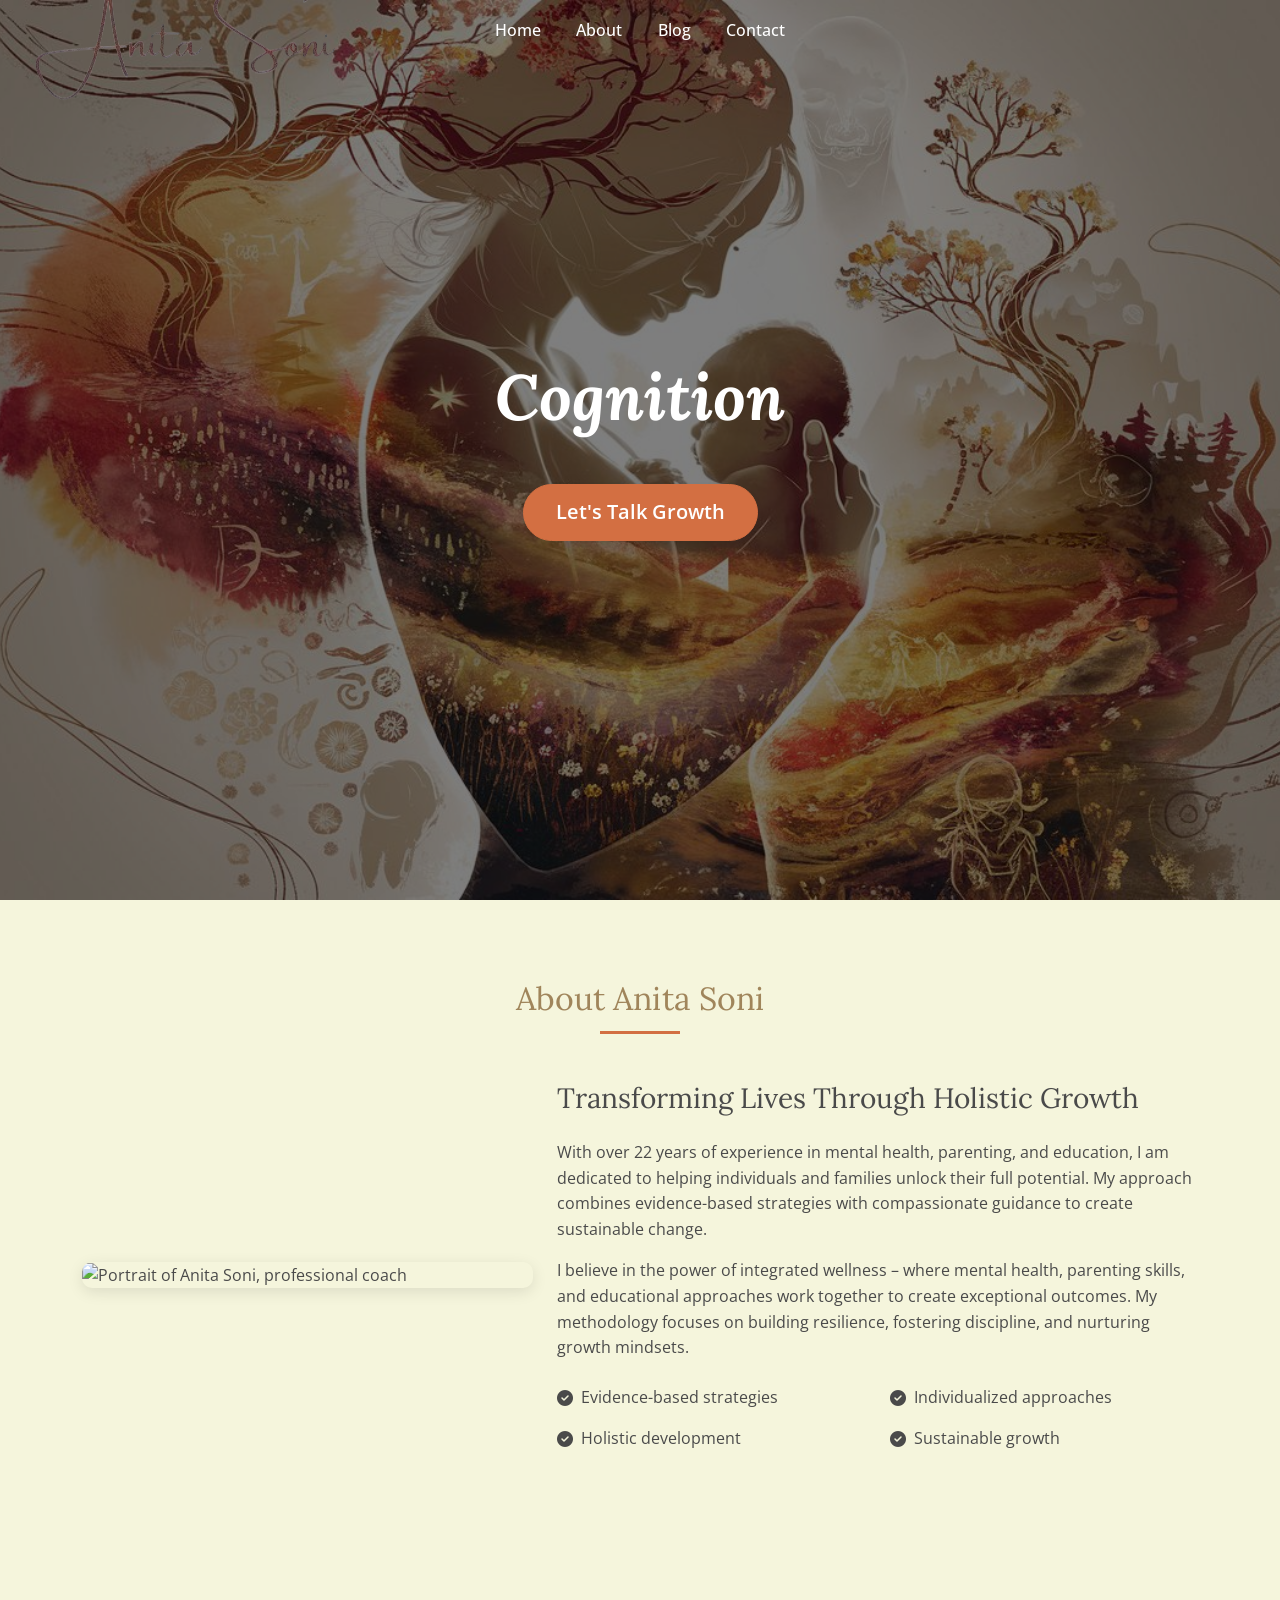
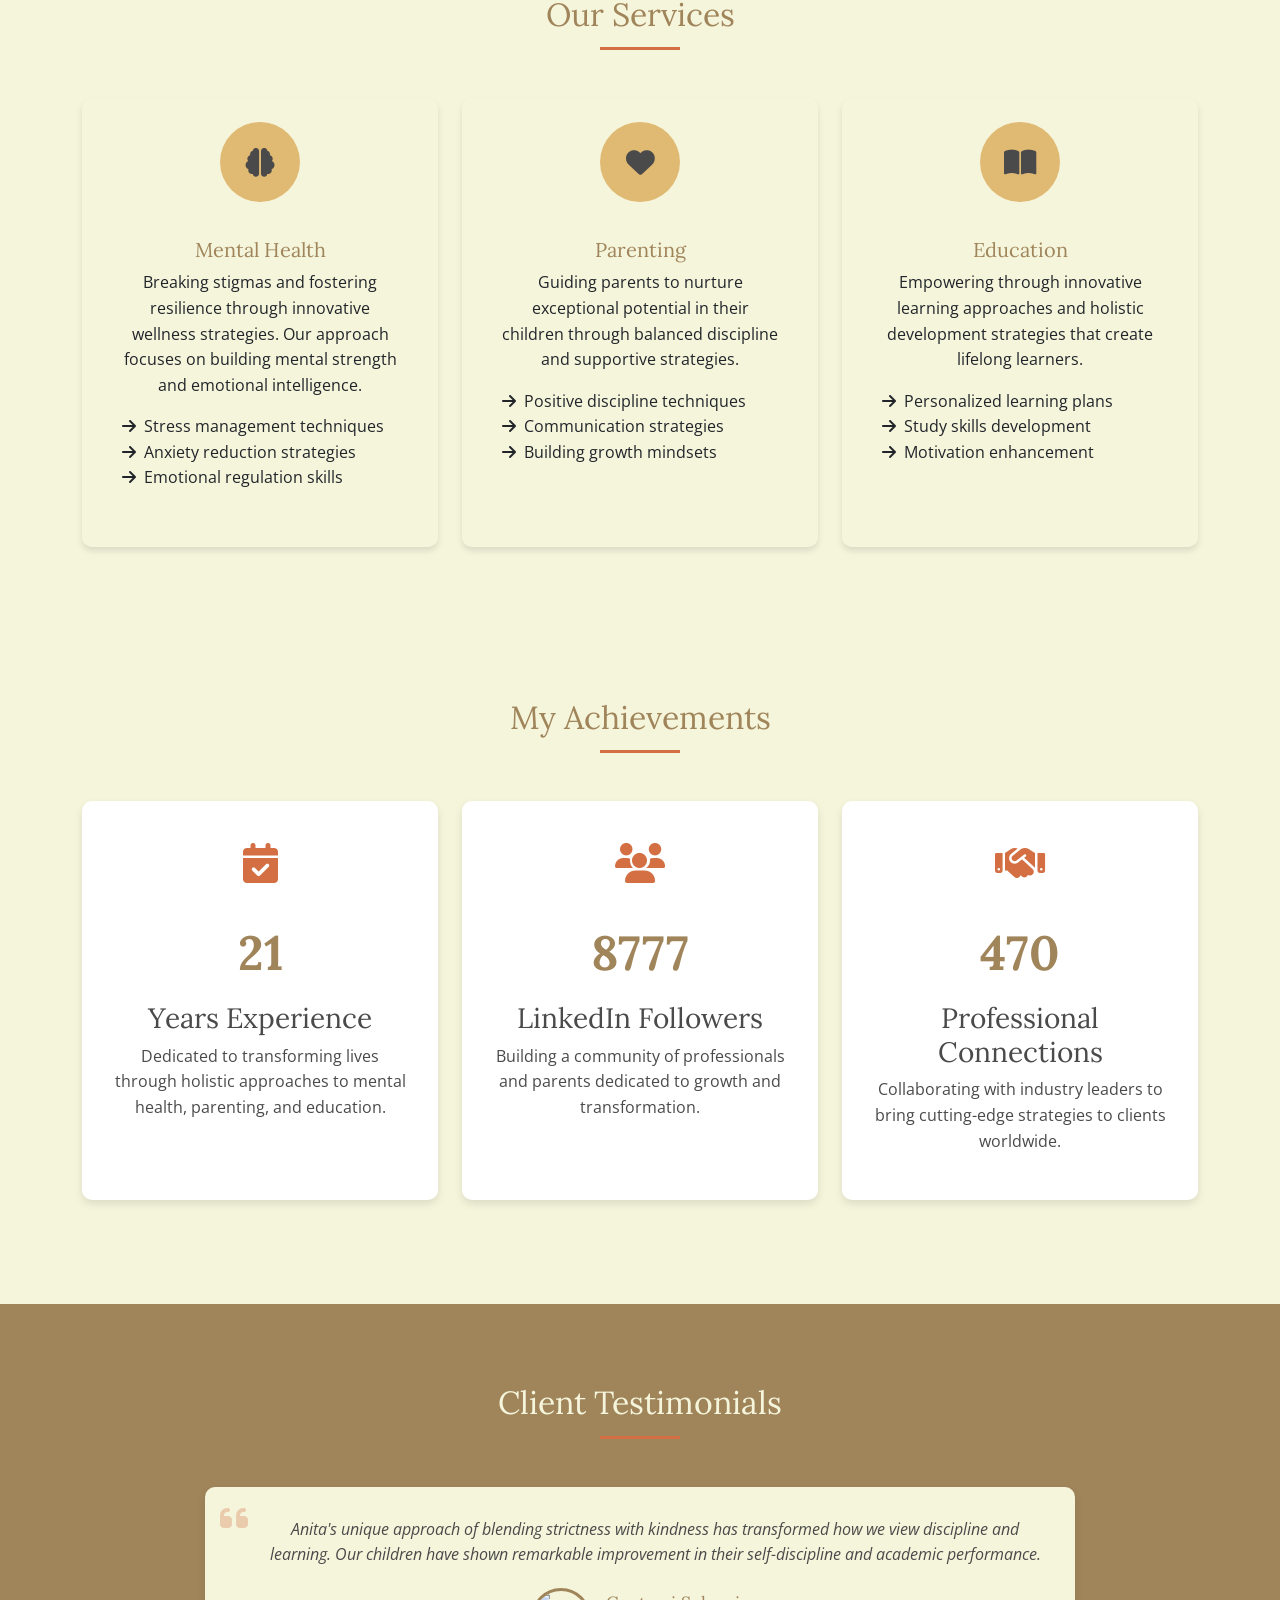
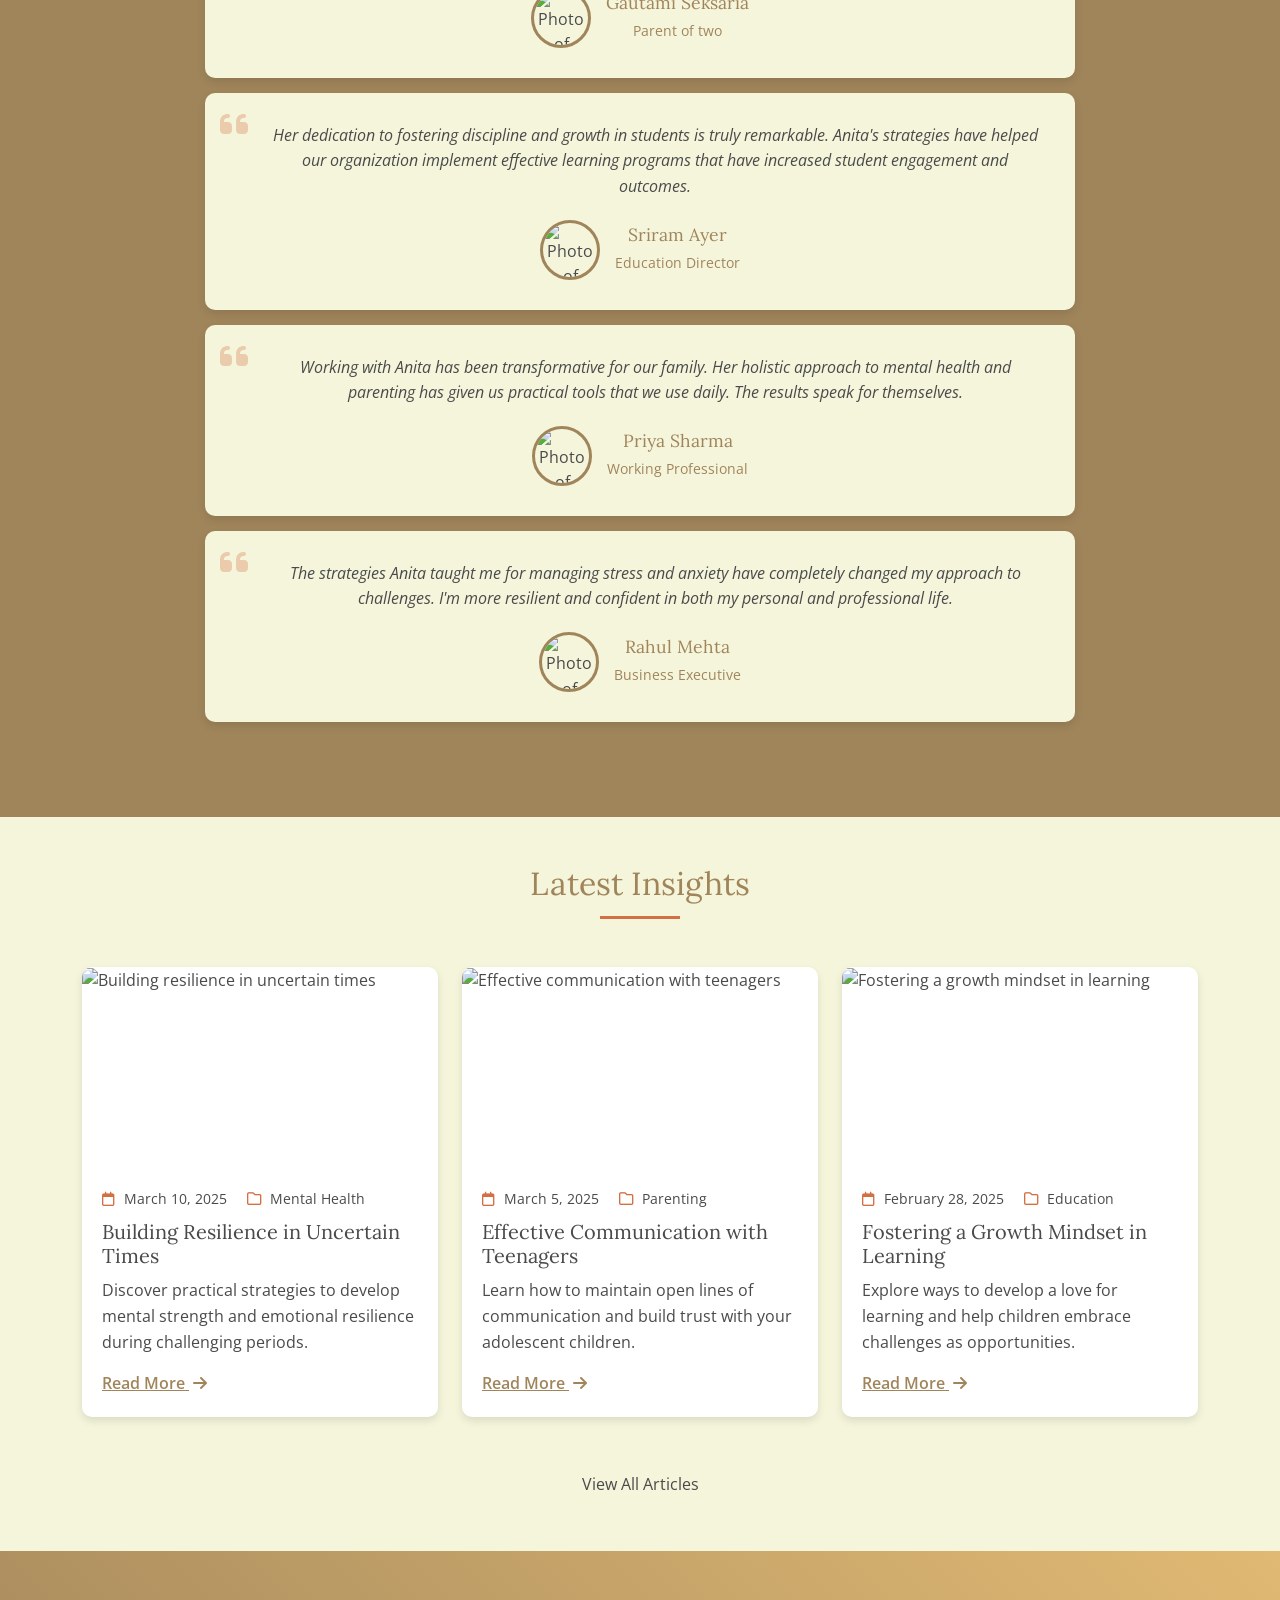
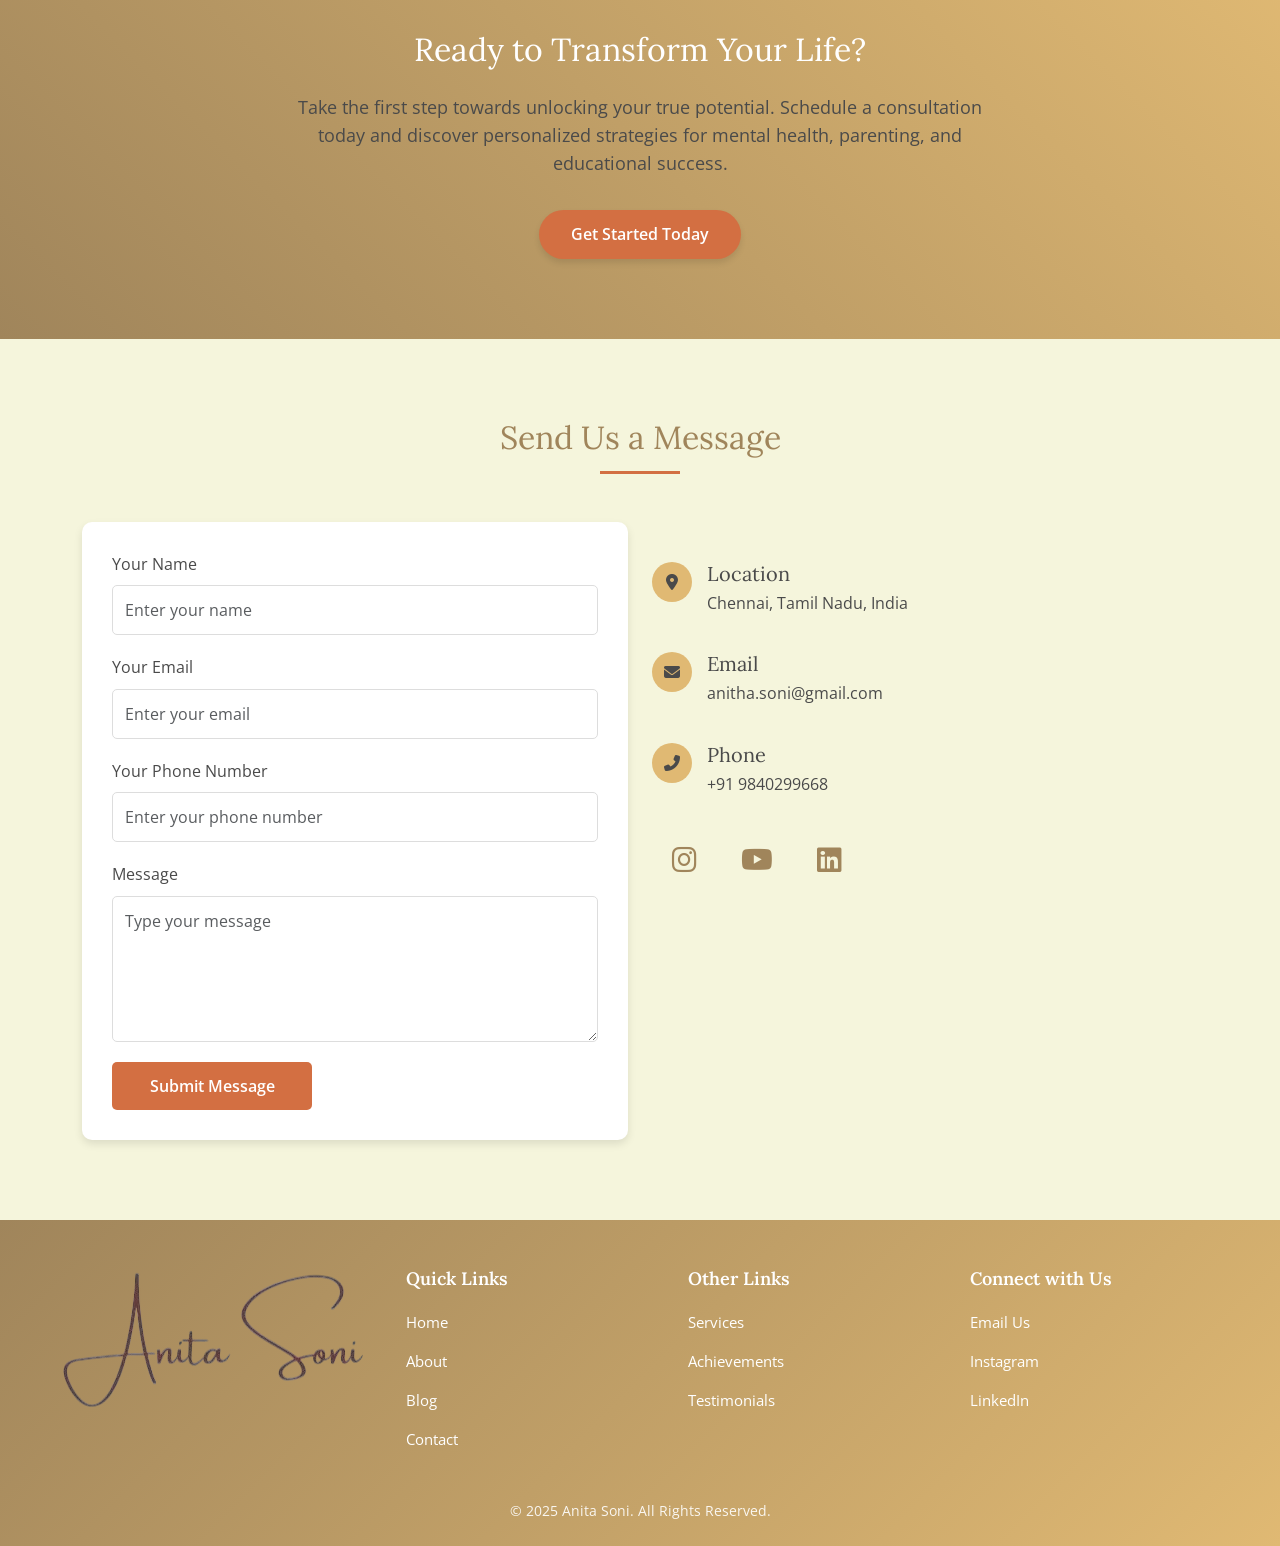
==== commit 79cd3a4e: "Add files via upload" ====
--- a/index.html
+++ b/index.html
@@ -1,361 +1,542 @@
 <!DOCTYPE html>
 <html lang="en">
-
 <head>
-  <meta charset="UTF-8">
-  <meta name="viewport" content="width=device-width, initial-scale=1.0">
-  <meta name="description"
-    content="Peak Sales is your trusted partner in driving business growth through expert sales solutions. We help businesses close leads, build high-performing sales teams, and provide strategic support to sell products, services, or courses.">
-  <meta name="author" content="Karan Soni, https://simplisoni.github.io/">
-  <meta name="robots" content="index, follow">
-  <title>Peak Sales | Homepage</title>
-  <link href="https://cdn.jsdelivr.net/npm/bootstrap@5.3.0/dist/css/bootstrap.min.css" rel="stylesheet">
-  <link rel="stylesheet"
-    href="https://cdnjs.cloudflare.com/ajax/libs/bootstrap-icons/1.10.5/font/bootstrap-icons.min.css">
-  <link href="https://cdnjs.cloudflare.com/ajax/libs/font-awesome/6.0.0-beta3/css/all.min.css" rel="stylesheet">
-  <link rel="stylesheet" href="assets/css/styles.css">
-  <link href="https://cdnjs.cloudflare.com/ajax/libs/aos/2.3.1/aos.css" rel="stylesheet">
-  <link rel="icon" href="assets/images/logo-white.png" type="image/x-icon">
-  <style>
-    .scroll-down {
-      position: absolute;
-      bottom: 2rem;
-      left: 50%;
-      transform: translateX(-50%);
-      font-size: 2rem;
-      color: rgba(255, 255, 255, 0.85);
-      animation: bounce 2s infinite;
-    }
-
-    .scroll-down a {
-      text-decoration: none;
-      color: inherit;
-    }
-
-    @keyframes bounce {
-
-      0%,
-      100% {
-        transform: translate(-50%, 0);
-      }
-
-      50% {
-        transform: translate(-50%, -10px);
-      }
-    }
-
-    .hero-section {
-      padding: 6rem 0;
-      position: relative;
-      overflow: hidden;
-    }
-
-    .hero-section h1 {
-      font-size: 3.5rem !important;
-      line-height: 1.3;
-      margin-bottom: 1.5rem;
-      color: #ffffff;
-      letter-spacing: -0.02em;
-      font-weight: 700;
-      text-shadow: 0 2px 4px rgba(0, 0, 0, 0.1);
-    }
-
-    .typing {
-      font-size: inherit;
-      font-weight: inherit;
-      display: inline-block;
-      position: relative;
-    }
-
-    .hero-section p {
-      font-size: 1.2rem;
-      line-height: 1.7;
-      color: rgba(255, 255, 255, 0.9);
-      margin-bottom: 2.5rem;
-      max-width: 600px;
-    }
-
-    .hero-section .btn {
-      padding: 1rem 2.5rem;
-      font-size: 1.1rem;
-      font-weight: 600;
-      text-transform: uppercase;
-      letter-spacing: 0.5px;
-      transition: all 0.3s ease;
-      box-shadow: 0 4px 15px rgba(0, 0, 0, 0.2);
-    }
-
-    .hero-section .btn:hover {
-      transform: translateY(-2px);
-      box-shadow: 0 6px 20px rgba(0, 0, 0, 0.3);
-    }
-
-    .hero-section img {
-      border-radius: 20px;
-      box-shadow: 0 20px 40px rgba(0, 0, 0, 0.2);
-      transition: transform 0.3s ease;
-    }
-
-    .hero-section img:hover {
-      transform: translateY(-5px);
-    }
-
-    @media (max-width: 768px) {
-      .hero-section h1 {
-        font-size: 2.5rem !important;
-      }
-
-      .hero-section p {
-        font-size: 1.1rem;
-      }
-    }
-  </style>
+    <meta charset="UTF-8">
+    <meta name="viewport" content="width=device-width, initial-scale=1.0">
+    <meta name="description" content="Anita Soni - Professional coaching and consultation in mental health, parenting, and education">
+    <meta name="keywords" content="mental health coaching, parenting guidance, educational strategies, Anita Soni, holistic development">
+    <meta name="author" content="Anita Soni">
+    <meta property="og:title" content="Anita Soni - Unleash Your True Potential">
+    <meta property="og:description" content="Professional coaching and consultation in mental health, parenting, and education">
+    <meta property="og:image" content="/assets/images/anita-soni-og.jpg">
+    <meta property="og:url" content="https://www.anitasoni.com">
+    <meta name="twitter:card" content="summary_large_image">
+    <title>Anita Soni - Unleash Your True Potential</title>
+    <link rel="icon" type="image/png" href="/assets/favicon.ico">
+    <link href="https://cdnjs.cloudflare.com/ajax/libs/bootstrap/5.3.2/css/bootstrap.min.css" rel="stylesheet" integrity="sha384-T3c6CoIi6uLrA9TneNEoa7RxnatzjcDSCmG1MXxSR1GAsXEV/Dwwykc2MPK8M2HN" crossorigin="anonymous" onload="this.onload=null;this.rel='stylesheet'" onerror="this.href='/assets/css/bootstrap.min.css';">
+    <script src="https://cdn.jsdelivr.net/npm/bootstrap@5.3.3/dist/js/bootstrap.bundle.min.js" crossorigin="anonymous"></script>
+    <link href="https://cdnjs.cloudflare.com/ajax/libs/font-awesome/6.4.2/css/all.min.css" rel="stylesheet">
+    <link href="https://fonts.googleapis.com/css2?family=Open+Sans:ital,wght@0,300;0,400;0,600;1,400&family=Lora:ital,wght@0,400;0,700;1,400&display=swap" rel="stylesheet">
+    <link rel="stylesheet" href="styles.css">
 </head>
-
-<body>
-  <!-- Navbar -->
-  <nav class="navbar navbar-expand-lg navbar-dark">
+<body data-bs-spy="scroll" data-bs-target="#navbarNav">
+<!-- Navbar -->
+<nav class="navbar navbar-expand-lg" style="background-color: #333; padding: 10px 0;">
     <div class="container">
+      <!-- Logo -->
       <a class="navbar-brand" href="index.html">
-        <img src="assets/images/logo.png" alt="Peak Sales Logo" style="width: 40px; height: 40px; margin-right: 10px;">
-        Peak Sales
+        <img src="assets/images/logo.png" alt="Anita Soni" class="navbar-logo">
       </a>
+  
+      <!-- Mobile Menu Toggle -->
       <button class="navbar-toggler" type="button" data-bs-toggle="collapse" data-bs-target="#navbarNav">
         <span class="navbar-toggler-icon"></span>
       </button>
-      <div class="collapse navbar-collapse" id="navbarNav">
-        <ul class="navbar-nav ms-auto">
-          <li class="nav-item"><a class="nav-link" href="index.html">Home</a></li>
-          <li class="nav-item"><a class="nav-link" href="about.html">About</a></li>
-          <li class="nav-item"><a class="nav-link" href="contact.html">Contact</a></li>
+  
+      <!-- Navbar Links -->
+      <div class="collapse navbar-collapse" id="navbarNav" style="justify-content: center;">
+        <ul class="navbar-nav" style="text-align: center;">
+          <li class="nav-item"><a class="nav-link" href="#home" style="color: white;">Home</a></li>
+          <li class="nav-item"><a class="nav-link" href="#about" style="color: white;">About</a></li>
+          <li class="nav-item"><a class="nav-link" href="#blog" style="color: white;">Blog</a></li>
+          <li class="nav-item"><a class="nav-link" href="#contact" style="color: white;">Contact</a></li>
         </ul>
       </div>
     </div>
-  </nav>
-
-  <!-- Hero Section -->
-  <section class="hero-section gradient-bg text-center text-md-start" id="hero-section">
+</nav>
+    
+<!-- Hero Section -->
+<section id="home" class="hero-section text-center" style="background-image: url('assets/images/hero-bg.png'); background-size: cover; background-position: center; position: relative;">
+    <!-- Overlay to improve text readability -->
+    <div style="position: absolute; top: 0; left: 0; width: 100%; height: 100%; background-color: rgba(0, 0, 0, 0.5);"></div>
+    
+    <div class="container position-relative" style="z-index: 10;">
+        <div class="hero-content">
+            <h1 class="display-4 text-white mb-4">Cognition</h1>
+            
+            <!-- Button moved below the text content -->
+            <a href="#contact" class="btn btn-lg mt-4">Let's Talk Growth</a>
+        </div>
+    </div>
+</section>
+
+    <!-- About Section -->
+    <section id="about" class="about-section">
+        <div class="container">
+            <h2 class="text-center section-title">About Anita Soni</h2>
+            <div class="row align-items-center">
+                <div class="col-lg-5 mb-4 mb-lg-0">
+                    <div class="about-image">
+                        <img src="/assets/images/anita-soni.jpg" alt="Portrait of Anita Soni, professional coach" class="img-fluid" loading="lazy">
+                    </div>
+                </div>
+                <div class="col-lg-7">
+                    <h3 class="mb-4">Transforming Lives Through Holistic Growth</h3>
+                    <p>With over 22 years of experience in mental health, parenting, and education, I am dedicated to helping individuals and families unlock their full potential. My approach combines evidence-based strategies with compassionate guidance to create sustainable change.</p>
+                    <p>I believe in the power of integrated wellness – where mental health, parenting skills, and educational approaches work together to create exceptional outcomes. My methodology focuses on building resilience, fostering discipline, and nurturing growth mindsets.</p>
+                    <div class="row mt-4">
+                        <div class="col-md-6 mb-3">
+                            <div class="d-flex align-items-center">
+                                <i class="fas fa-check-circle me-2" style="color: var(--pastel-green);"></i>
+                                <span>Evidence-based strategies</span>
+                            </div>
+                        </div>
+                        <div class="col-md-6 mb-3">
+                            <div class="d-flex align-items-center">
+                                <i class="fas fa-check-circle me-2" style="color: var(--pastel-green);"></i>
+                                <span>Individualized approaches</span>
+                            </div>
+                        </div>
+                        <div class="col-md-6 mb-3">
+                            <div class="d-flex align-items-center">
+                                <i class="fas fa-check-circle me-2" style="color: var(--pastel-green);"></i>
+                                <span>Holistic development</span>
+                            </div>
+                        </div>
+                        <div class="col-md-6 mb-3">
+                            <div class="d-flex align-items-center">
+                                <i class="fas fa-check-circle me-2" style="color: var(--pastel-green);"></i>
+                                <span>Sustainable growth</span>
+                            </div>
+                        </div>
+                    </div>
+                </div>
+            </div>
+        </div>
+    </section>
+
+    <!-- Services Section -->
+    <section id="services" class="py-5">
+        <div class="container">
+            <h2 class="text-center section-title">Our Services</h2>
+            <div class="row">
+                <div class="col-md-4 mb-4">
+                    <div class="service-card card h-100 p-4">
+                        <div class="service-icon">
+                            <i class="fas fa-brain"></i>
+                        </div>
+                        <div class="card-body text-center">
+                            <h5 class="card-title">Mental Health</h5>
+                            <p class="card-text">Breaking stigmas and fostering resilience through innovative wellness strategies. Our approach focuses on building mental strength and emotional intelligence.</p>
+                            <ul class="list-unstyled text-start mt-3">
+                                <li><i class="fas fa-arrow-right me-2" style="color: var(--accent-color);"></i>Stress management techniques</li>
+                                <li><i class="fas fa-arrow-right me-2" style="color: var(--accent-color);"></i>Anxiety reduction strategies</li>
+                                <li><i class="fas fa-arrow-right me-2" style="color: var(--accent-color);"></i>Emotional regulation skills</li>
+                            </ul>
+                        </div>
+                    </div>
+                </div>
+                <div class="col-md-4 mb-4">
+                    <div class="service-card card h-100 p-4">
+                        <div class="service-icon">
+                            <i class="fas fa-heart"></i>
+                        </div>
+                        <div class="card-body text-center">
+                            <h5 class="card-title">Parenting</h5>
+                            <p class="card-text">Guiding parents to nurture exceptional potential in their children through balanced discipline and supportive strategies.</p>
+                            <ul class="list-unstyled text-start mt-3">
+                                <li><i class="fas fa-arrow-right me-2" style="color: var(--accent-color);"></i>Positive discipline techniques</li>
+                                <li><i class="fas fa-arrow-right me-2" style="color: var(--accent-color);"></i>Communication strategies</li>
+                                <li><i class="fas fa-arrow-right me-2" style="color: var(--accent-color);"></i>Building growth mindsets</li>
+                            </ul>
+                        </div>
+                    </div>
+                </div>
+                <div class="col-md-4 mb-4">
+                    <div class="service-card card h-100 p-4">
+                        <div class="service-icon">
+                            <i class="fas fa-book-open"></i>
+                        </div>
+                        <div class="card-body text-center">
+                            <h5 class="card-title">Education</h5>
+                            <p class="card-text">Empowering through innovative learning approaches and holistic development strategies that create lifelong learners.</p>
+                            <ul class="list-unstyled text-start mt-3">
+                                <li><i class="fas fa-arrow-right me-2" style="color: var(--accent-color);"></i>Personalized learning plans</li>
+                                <li><i class="fas fa-arrow-right me-2" style="color: var(--accent-color);"></i>Study skills development</li>
+                                <li><i class="fas fa-arrow-right me-2" style="color: var(--accent-color);"></i>Motivation enhancement</li>
+                            </ul>
+                        </div>
+                    </div>
+                </div>
+            </div>
+        </div>
+    </section>
+
+    <!-- Achievements Section -->
+    <section id="achievements" class="achievement-section">
+        <div class="container">
+            <h2 class="text-center section-title">My Achievements</h2>
+            <div class="row">
+                <div class="col-md-4 mb-4">
+                    <div class="achievement-item">
+                        <div class="achievement-icon">
+                            <i class="fas fa-calendar-check"></i>
+                        </div>
+                        <div class="achievement-counter" data-target="22">0</div>
+                        <h3>Years Experience</h3>
+                        <p>Dedicated to transforming lives through holistic approaches to mental health, parenting, and education.</p>
+                    </div>
+                </div>
+                <div class="col-md-4 mb-4">
+                    <div class="achievement-item">
+                        <div class="achievement-icon">
+                            <i class="fas fa-users"></i>
+                        </div>
+                        <div class="achievement-counter" data-target="9337">0</div>
+                        <h3>LinkedIn Followers</h3>
+                        <p>Building a community of professionals and parents dedicated to growth and transformation.</p>
+                    </div>
+                </div>
+                <div class="col-md-4 mb-4">
+                    <div class="achievement-item">
+                        <div class="achievement-icon">
+                            <i class="fas fa-handshake"></i>
+                        </div>
+                        <div class="achievement-counter" data-target="500">0</div>
+                        <h3>Professional Connections</h3>
+                        <p>Collaborating with industry leaders to bring cutting-edge strategies to clients worldwide.</p>
+                    </div>
+                </div>
+            </div>
+        </div>
+    </section>
+
+<!-- Testimonials Section -->
+<section id="testimonials" class="testimonial-section">
     <div class="container">
-      <div class="row align-items-center">
-        <div class="col-md-6" data-aos="fade-right" data-aos-duration="1000">
-          <h1>
-            Climbing Towards <br> <span class="typing"></span> Together
-          </h1>
-          <p class="fade-in">
-            We are a dynamic sales team committed to driving success for businesses by working collaboratively with
-            comprehensive sales solutions. We help our clients achieve their goals through effective results-driven
-            sales strategies.
-          </p>
-          <a href="contact.html" class="btn btn-light btn-lg">Schedule a Call</a>
-        </div>
-        <div class="col-md-6" data-aos="fade-left" data-aos-duration="1000">
-          <img src="assets/images/hero-bg.png" alt="Peak" class="img-fluid" style="width: 600px; height: 400px;">
+        <h2 class="text-center section-title">Client Testimonials</h2>
+        <div class="testimonial-slider autoplay">
+            <div class="testimonial-card">
+                <i class="fas fa-quote-left quote-icon"></i>
+                <p>Anita's unique approach of blending strictness with kindness has transformed how we view discipline and learning. Our children have shown remarkable improvement in their self-discipline and academic performance.</p>
+                <div class="client-info">
+                    <div class="client-image">
+                        <img src="/assets/images/client1.jpg" alt="Photo of Gautami Seksaria, satisfied client" class="img-fluid" loading="lazy">
+                    </div>
+                    <div class="client-details">
+                        <h5>Gautami Seksaria</h5>
+                        <small>Parent of two</small>
+                    </div>
+                </div>
+            </div>
+            <div class="testimonial-card">
+                <i class="fas fa-quote-left quote-icon"></i>
+                <p>Her dedication to fostering discipline and growth in students is truly remarkable. Anita's strategies have helped our organization implement effective learning programs that have increased student engagement and outcomes.</p>
+                <div class="client-info">
+                    <div class="client-image">
+                        <img src="/assets/images/client2.jpg" alt="Photo of Sriram Ayer, education director" class="img-fluid" loading="lazy">
+                    </div>
+                    <div class="client-details">
+                        <h5>Sriram Ayer</h5>
+                        <small>Education Director</small>
+                    </div>
+                </div>
+            </div>
+            <div class="testimonial-card">
+                <i class="fas fa-quote-left quote-icon"></i>
+                <p>Working with Anita has been transformative for our family. Her holistic approach to mental health and parenting has given us practical tools that we use daily. The results speak for themselves.</p>
+                <div class="client-info">
+                    <div class="client-image">
+                        <img src="/assets/images/client3.jpg" alt="Photo of Priya Sharma, working professional" class="img-fluid" loading="lazy">
+                    </div>
+                    <div class="client-details">
+                        <h5>Priya Sharma</h5>
+                        <small>Working Professional</small>
+                    </div>
+                </div>
+            </div>
+            <div class="testimonial-card">
+                <i class="fas fa-quote-left quote-icon"></i>
+                <p>The strategies Anita taught me for managing stress and anxiety have completely changed my approach to challenges. I'm more resilient and confident in both my personal and professional life.</p>
+                <div class="client-info">
+                    <div class="client-image">
+                        <img src="/assets/images/client4.jpg" alt="Photo of Rahul Mehta, business executive" class="img-fluid" loading="lazy">
+                    </div>
+                    <div class="client-details">
+                        <h5>Rahul Mehta</h5>
+                        <small>Business Executive</small>
+                    </div>
+                </div>
+            </div>
+        </div>
+    </div>
+</section>
+
+<!-- Include Slick.js & jQuery -->
+<link rel="stylesheet" type="text/css" href="https://cdn.jsdelivr.net/npm/slick-carousel/slick/slick.css"/>
+<link rel="stylesheet" type="text/css" href="https://cdn.jsdelivr.net/npm/slick-carousel/slick/slick-theme.css"/>
+<script src="https://code.jquery.com/jquery-3.6.0.min.js"></script>
+<script src="https://cdn.jsdelivr.net/npm/slick-carousel/slick/slick.min.js"></script>
+
+<!-- Initialize Slick Slider -->
+<script>
+    $(document).ready(function(){
+      $('.autoplay').slick({
+        slidesToShow: 2,  
+        slidesToScroll: 1,
+        autoplay: true,  
+        autoplaySpeed: 3000, // Slower slide speed (3 seconds per slide)
+        speed: 800, // Smooth transition (slower movement)
+        dots: true,  
+        arrows: false,  
+        infinite: true,
+        pauseOnHover: false, 
+        pauseOnFocus: false, 
+        responsive: [
+          {
+            breakpoint: 768,
+            settings: {
+              slidesToShow: 1  
+            }
+          }
+        ]
+      });
+    });
+    </script>    
+
+    <!-- Blog Section -->
+    <section id="blog" class="py-5">
+        <div class="container">
+            <h2 class="text-center section-title">Latest Insights</h2>
+            <div class="row">
+                <div class="col-md-4 mb-4">
+                    <div class="blog-card">
+                        <div class="blog-img">
+                            <img src="/assets/images/blog1.jpg" alt="Building resilience in uncertain times" class="img-fluid" loading="lazy">
+                        </div>
+                        <div class="blog-content">
+                            <div class="blog-meta">
+                                <span><i class="far fa-calendar"></i> March 10, 2025</span>
+                                <span class="ms-3"><i class="far fa-folder"></i> Mental Health</span>
+                            </div>
+                            <h5>Building Resilience in Uncertain Times</h5>
+                            <p>Discover practical strategies to develop mental strength and emotional resilience during challenging periods.</p>
+                            <a href="/blog/building-resilience" class="read-more">Read More <i class="fas fa-arrow-right ms-1"></i></a>
+                        </div>
+                    </div>
+                </div>
+                <div class="col-md-4 mb-4">
+                    <div class="blog-card">
+                        <div class="blog-img">
+                            <img src="/assets/images/blog2.jpg" alt="Effective communication with teenagers" class="img-fluid" loading="lazy">
+                        </div>
+                        <div class="blog-content">
+                            <div class="blog-meta">
+                                <span><i class="far fa-calendar"></i> March 5, 2025</span>
+                                <span class="ms-3"><i class="far fa-folder"></i> Parenting</span>
+                            </div>
+                            <h5>Effective Communication with Teenagers</h5>
+                            <p>Learn how to maintain open lines of communication and build trust with your adolescent children.</p>
+                            <a href="/blog/communication-teenagers" class="read-more">Read More <i class="fas fa-arrow-right ms-1"></i></a>
+                        </div>
+                    </div>
+                </div>
+                <div class="col-md-4 mb-4">
+                    <div class="blog-card">
+                        <div class="blog-img">
+                            <img src="/assets/images/blog3.jpg" alt="Fostering a growth mindset in learning" class="img-fluid" loading="lazy">
+                        </div>
+                        <div class="blog-content">
+                            <div class="blog-meta">
+                                <span><i class="far fa-calendar"></i> February 28, 2025</span>
+                                <span class="ms-3"><i class="far fa-folder"></i> Education</span>
+                            </div>
+                            <h5>Fostering a Growth Mindset in Learning</h5>
+                            <p>Explore ways to develop a love for learning and help children embrace challenges as opportunities.</p>
+                            <a href="/blog/growth-mindset-learning" class="read-more">Read More <i class="fas fa-arrow-right ms-1"></i></a>
+                        </div>
+                    </div>
+                </div>
+            </div>
+            <div class="text-center mt-4">
+                <a href="/blog" class="btn" style="background-color: var(--pastel-green); color: var(--dark-gray);">View All Articles</a>
+            </div>
+        </div>
+    </section>
+
+    <!-- CTA Section -->
+    <section class="cta-section">
+        <div class="container">
+            <h2 class="mb-4">Ready to Transform Your Life?</h2>
+            <p>Take the first step towards unlocking your true potential. Schedule a consultation today and discover personalized strategies for mental health, parenting, and educational success.</p>
+            <a href="#contact" class="btn cta-btn">Get Started Today</a>
+        </div>
+    </section>
+
+<!-- Contact Form Section -->
+<section id="contact-form-section" class="contact-section">
+    <div class="container">
+      <h2 class="text-center section-title">Send Us a Message</h2>
+      <div class="row">
+        <!-- Contact Form -->
+        <div class="col-lg-6">
+          <div class="contact-form">
+            <form name="submit-to-google-sheet" id="contactForm">
+              <div class="mb-3">
+                <label for="name" class="form-label">Your Name</label>
+                <input type="text" id="name" name="name" class="form-control" placeholder="Enter your name" required>
+              </div>
+              <div class="mb-3">
+                <label for="email" class="form-label">Your Email</label>
+                <input type="email" id="email" name="email" class="form-control" placeholder="Enter your email" required pattern="[a-z0-9._%+-]+@[a-z0-9.-]+\.[a-z]{2,}$" title="Please enter a valid email address">
+              </div>
+              <div class="mb-3">
+                <label for="phone" class="form-label">Your Phone Number</label>
+                <input type="tel" id="phone" name="phone" class="form-control" placeholder="Enter your phone number" required pattern="[0-9]{10}" title="Please enter a valid 10-digit phone number" maxlength="10">
+              </div>
+              <div class="mb-3">
+                <label for="message" class="form-label">Message</label>
+                <textarea id="message" name="message" class="form-control" rows="5" placeholder="Type your message" required></textarea>
+              </div>
+              <button type="submit" class="btn btn-primary submit-btn">Submit Message</button>
+            </form>
+  
+            <!-- Success & Error Messages -->
+            <div id="successmsg" class="alert alert-success mt-3" hidden>
+              <strong>Success!</strong> Your message has been sent.
+            </div>
+            <div id="errormsg" class="alert alert-danger mt-3" hidden>
+              <strong>Error!</strong> There was an error sending your message.
+            </div>
+          </div>
+        </div>
+
+        <script>
+            const scriptURL = 'https://script.google.com/macros/s/AKfycbyJrTSBrZ15F3UWCV4x_zPm0J3pB8jgopMQNMQLf1KeJ4CExwKhjv1P60E17VoXoOECxQ/exec';
+            const form = document.forms['submit-to-google-sheet'];
+            const successmsg = document.getElementById('successmsg');
+            const errormsg = document.getElementById('errormsg');
+          
+            form.addEventListener('submit', e => {
+              e.preventDefault();
+          
+              const phoneInput = document.getElementById('phone');
+              const phonePattern = /^[0-9]{10}$/;
+          
+              if (!phonePattern.test(phoneInput.value)) {
+                alert('Please enter a valid 10-digit phone number.');
+                return;
+              }
+          
+              fetch(scriptURL, { method: 'POST', body: new FormData(form) })
+                .then(response => {
+                  if (response.ok) {
+                    successmsg.hidden = false;
+                    errormsg.hidden = true;
+                    form.reset();
+                  } else {
+                    errormsg.hidden = false;
+                    successmsg.hidden = true;
+                  }
+                })
+                .catch(error => {
+                  console.error('Error!', error);
+                  errormsg.hidden = false;
+                  successmsg.hidden = true;
+                });
+            });
+          </script>
+          
+  
+        <!-- Contact Info -->
+        <div class="col-lg-6">
+          <div class="contact-info">
+            <div class="contact-info-item">
+              <div class="contact-icon"><i class="fas fa-map-marker-alt"></i></div>
+              <div class="contact-text"><h5>Location</h5><p>Chennai, Tamil Nadu, India</p></div>
+            </div>
+            <div class="contact-info-item">
+              <div class="contact-icon"><i class="fas fa-envelope"></i></div>
+              <div class="contact-text"><h5>Email</h5><p>anitha.soni@gmail.com</p></div>
+            </div>
+            <div class="contact-info-item">
+              <div class="contact-icon"><i class="fas fa-phone-alt"></i></div>
+              <div class="contact-text"><h5>Phone</h5><p>+91 9840299668</p></div>
+            </div>
+            <div class="social-links mt-4">
+              <a href="https://www.instagram.com/mentalhealthcognition" target="_blank" rel="noopener noreferrer"><i class="fab fa-instagram"></i></a>
+              <a href="https://m.youtube.com/@Cognition_unleashyourpotential" target="_blank" rel="noopener noreferrer"><i class="fab fa-youtube"></i></a>
+              <a href="https://linkedin.com/in/anita-soni-150868b3" target="_blank" rel="noopener noreferrer"><i class="fab fa-linkedin"></i></a>
+            </div>
+          </div>
         </div>
       </div>
     </div>
   </section>
-
-  <!-- Arrow Down Button -->
-  <div class="scroll-down text-center">
-    <a href="#services-section">
-      <i class="bi bi-chevron-down"></i>
-    </a>
-  </div>
-
-  <!-- Services Section -->
-  <section class="services-section" id="services-section">
-    <div class="container">
-      <!-- Left Side: Service Cards -->
-      <div class="services-container">
-        <div class="service-cards">
-          <!-- Service Card 1 -->
-          <div class="service-card" data-service="salesSupport" tabindex="0">
-            <div class="card-content">
-              <div class="icon-wrapper">
-                <i class="fas fa-user-tie" aria-hidden="true"></i>
-              </div>
-              <h3>Sales Team Support</h3>
-              <p>Build and manage high-performing sales teams tailored to your business needs.</p>
-            </div>
-          </div>
-
-          <!-- Service Card 2 -->
-          <div class="service-card" data-service="leadClosing" tabindex="0">
-            <div class="card-content">
-              <div class="icon-wrapper">
-                <i class="fas fa-handshake" aria-hidden="true"></i>
-              </div>
-              <h3>Lead Closing</h3>
-              <p>Expert guidance to close leads effectively and grow your business revenue.</p>
-            </div>
-          </div>
-
-          <!-- Service Card 3 -->
-          <div class="service-card" data-service="trainingPrograms" tabindex="0">
-            <div class="card-content">
-              <div class="icon-wrapper">
-                <i class="fas fa-chalkboard-teacher" aria-hidden="true"></i>
-              </div>
-              <h3>Training Programs</h3>
-              <p>Comprehensive B2C sales training solutions for your team's success.</p>
-            </div>
-          </div>
-        </div>
-      </div>
-
-      <!-- Right Side: Content Panel -->
-      <div class="content-panel">
-        <div class="content-wrapper">
-          <!-- Default Content -->
-          <div class="panel-content active" id="defaultContent">
-            <h2>Our Services</h2>
-            <p>Scroll through our services to learn more about how we can help your business grow.</p>
-          </div>
-          <!-- Dynamic Content Panels (populated by JavaScript) -->
-        </div>
-      </div>
-    </div>
-  </section>
-
-  <!-- Testimonials Section -->
-  <section class="py-5 bg-light" id="testimonials-section" style="background-color: var(--dark-bg) !important;">
-    <div class="container">
-      <h2 class="fw-bold text-center mb-4" style="color: var(--light-text);">
-        What Our Clients Say
-      </h2>
-      <div class="row g-4" id="testimonial-container">
-        <!-- Testimonials will be inserted dynamically here -->
-      </div>
-    </div>
-  </section>
-
-  <!-- Call-to-Action Section -->
-  <section class="cta-section gradient-bg" id="cta-section">
-    <div class="container">
-      <h2 class="fw-bold text-center mb-4">Ready to Boost Your Sales?</h2>
-      <div class="text-center">
-        <a href="contact.html" class="btn btn-light btn-lg mt-3">Contact Us</a>
-      </div>
-    </div>
-  </section>
-
-  <!-- Footer -->
-  <footer>
+  
+
+<!-- Footer -->
+<footer>
     <div class="footer-container">
-      <!-- Company Overview Section -->
-      <div class="footer-section company-overview">
+      <!-- Company Logo -->
+      <div class="footer-section footer-logo">
         <a href="index.html">
-          <img src="assets/images/logo-white.png" alt="Peak Sales Logo" class="footer-logo"
-            style="width: 40px; height: 40px; margin-right: 10px;">
+          <img src="assets/images/logo.png" alt="Anita Soni" class="footer-logo-img">
         </a>
       </div>
-
+  
       <!-- Quick Links Section -->
-      <div class="footer-section quick-links">
+      <div class="footer-section">
         <h4 class="footer-heading">Quick Links</h4>
-        <ul class="footer-list">
-          <li><a href="index.html#services-section">Services</a></li>
-          <li><a href="contact.html#contact-form-section">Send Us a Message</a></li>
-          <li><a href="index.html">Home</a></li>
+        <ul class="footer-list" style="list-style: none; padding: 0;">
+          <li><a href="#home" style="color: white; text-decoration: none; transition: color 0.3s ease;" onmouseover="this.style.color='#f4a261'" onmouseout="this.style.color='white'">Home</a></li>
+          <li><a href="#about" style="color: white; text-decoration: none; transition: color 0.3s ease;" onmouseover="this.style.color='#f4a261'" onmouseout="this.style.color='white'">About</a></li>
+          <li><a href="#blog" style="color: white; text-decoration: none; transition: color 0.3s ease;" onmouseover="this.style.color='#f4a261'" onmouseout="this.style.color='white'">Blog</a></li>
+          <li><a href="#contact" style="color: white; text-decoration: none; transition: color 0.3s ease;" onmouseover="this.style.color='#f4a261'" onmouseout="this.style.color='white'">Contact</a></li>
         </ul>
       </div>
-
-      <!-- Contact and Social Links Section -->
-      <div class="footer-section contact-social">
-        <h4 class="footer-heading">Connect with Us</h4>
-        <ul class="footer-list">
-          <li><a href="mailto:peaksales.in@gmail.com" aria-label="Email us" target="_blank">Email Us</a></li>
-          <li><a href="https://www.instagram.com/peaksales.in" target="_blank" rel="noopener noreferrer"
-              aria-label="Instagram">Instagram</a></li>
-          <li><a href="https://www.linkedin.com/company/peaksales/" target="_blank" rel="noopener noreferrer"
-              aria-label="LinkedIn">LinkedIn</a></li>
+  
+      <!-- Other Links Section -->
+      <div class="footer-section">
+        <h4 class="footer-heading">Other Links</h4>
+        <ul class="footer-list" style="list-style: none; padding: 0;">
+          <li><a href="#services" style="color: white; text-decoration: none; transition: color 0.3s ease;" onmouseover="this.style.color='#f4a261'" onmouseout="this.style.color='white'">Services</a></li>
+          <li><a href="#achievements" style="color: white; text-decoration: none; transition: color 0.3s ease;" onmouseover="this.style.color='#f4a261'" onmouseout="this.style.color='white'">Achievements</a></li>
+          <li><a href="#testimonials" style="color: white; text-decoration: none; transition: color 0.3s ease;" onmouseover="this.style.color='#f4a261'" onmouseout="this.style.color='white'">Testimonials</a></li>
         </ul>
       </div>
-
-      <!-- Legal Section -->
-      <div class="footer-section legal">
-        <h4 class="footer-heading">Legal</h4>
-        <ul class="footer-list">
-          <li><a href="privacy-policy.html">Privacy Policy</a></li>
-          <li><a href="terms-of-service.html">Terms of Service</a></li>
+  
+      <!-- Contact and Social Links -->
+      <div class="footer-section">
+        <h4 class="footer-heading">Connect with Us</h4>
+        <ul class="footer-list" style="list-style: none; padding: 0;">
+          <li><a href="mailto:anitha.soni@gmail.com" style="color: white; text-decoration: none; transition: color 0.3s ease;" onmouseover="this.style.color='#f4a261'" onmouseout="this.style.color='white'" aria-label="Email us" target="_blank">Email Us</a></li>
+          <li><a href="https://www.instagram.com/mentalhealthcognition/" style="color: white; text-decoration: none; transition: color 0.3s ease;" onmouseover="this.style.color='#f4a261'" onmouseout="this.style.color='white'" target="_blank" rel="noopener noreferrer" aria-label="Instagram">Instagram</a></li>
+          <li><a href="https://www.linkedin.com/in/anita-soni-150868b3" style="color: white; text-decoration: none; transition: color 0.3s ease;" onmouseover="this.style.color='#f4a261'" onmouseout="this.style.color='white'" target="_blank" rel="noopener noreferrer" aria-label="LinkedIn">LinkedIn</a></li>
         </ul>
       </div>
     </div>
-
-    <div class="footer-bottom text-center">
-      <p>&copy; 2024 Peak Sales. All Rights Reserved.</p>
+  
+    <!-- Footer Bottom -->
+    <div class="footer-bottom" style="color: white;">
+      <p>&copy; 2025 Anita Soni. All Rights Reserved.</p>
     </div>
-  </footer>
-
-  <!-- Easter egg game container -->
-  <div id="easter-egg-container"
-    style="display: none; position: fixed; top: 0; left: 0; width: 100%; height: 100%; background: rgba(0, 0, 0, 0.8); z-index: 9999; align-items: center; justify-content: center;">
-    <iframe src="dino/index.html" width="800" height="300" style="border: none;"></iframe>
-  </div>
-
-  <!-- Scripts -->
-  <script src="https://cdnjs.cloudflare.com/ajax/libs/bootstrap/5.3.0/js/bootstrap.bundle.min.js"></script>
-  <script src="https://cdnjs.cloudflare.com/ajax/libs/gsap/3.12.2/gsap.min.js"></script>
-  <script src="https://cdnjs.cloudflare.com/ajax/libs/gsap/3.12.2/ScrollTrigger.min.js"></script>
-  <script src="https://cdnjs.cloudflare.com/ajax/libs/aos/2.3.1/aos.js"></script>
-  <script src="https://cdn.jsdelivr.net/npm/typed.js@2.0.12"></script>
-
-  <script>
-    // Initialize AOS
-    AOS.init();
-
-    // GSAP Animations
-    gsap.registerPlugin(ScrollTrigger);
-
-    // Hero Section Animation
-    gsap.to("#hero-section", {
-      opacity: 1,
-      y: 0,
-      duration: 1,
-      scrollTrigger: {
-        trigger: "#hero-section",
-        start: "top 80%",
-      },
-    });
-
-    // Testimonials Animation
-    gsap.utils.toArray(".testimonial-card").forEach((card, index) => {
-      gsap.to(card, {
-        opacity: 1,
-        y: 0,
-        duration: 1,
-        delay: index * 0.2,
-        scrollTrigger: {
-          trigger: card,
-          start: "top 90%",
-        },
-      });
-    });
-
-    // CTA Section Animation
-    gsap.to("#cta-section", {
-      opacity: 1,
-      y: 0,
-      duration: 1,
-      scrollTrigger: {
-        trigger: "#cta-section",
-        start: "top 80%",
-      },
-    });
-
-    // Updated Typing Animation
-    var typed = new Typed(".typing", {
-      strings: ["Success", "Victory", "Peak", "Win"],
-      typeSpeed: 100,
-      backSpeed: 80, // Slightly slower backspace effect
-      loop: true,
-      smartBackspace: true,
-      showCursor: true,
-      cursorChar: '|',
-      autoInsertCss: true,
-    });
-  </script>
-  <script src="assets/js/scripts.js" defer></script>
+</footer>
+  
+    <!-- Back to Top Button -->
+    <button id="backToTop" title="Back to Top" aria-label="Back to top">
+        <i class="fas fa-arrow-up"></i>
+    </button>
+
+    <!-- Scripts -->
+    <script src="https://cdn.jsdelivr.net/npm/@emailjs/browser@3/dist/email.min.js"></script>
+    <script async src="https://www.googletagmanager.com/gtag/js?id=YOUR_GA_ID"></script>
+    <script src="https://cdnjs.cloudflare.com/ajax/libs/bootstrap/5.3.2/js/bootstrap.bundle.min.js" integrity="sha384-C6RzsynM9kWDrMNeT87bh95OGNyZPhcTNXj1NW7RuBCsyN/o0jlpcVV8Qyq46cDfL" crossorigin="anonymous" defer></script>
+    <script src="scripts.js"></script>
+    <script type="application/ld+json">
+    {
+        "@context": "https://schema.org",
+        "@type": "Person",
+        "name": "Anita Soni",
+        "jobTitle": "Professional Coach and Consultant",
+        "url": "https://www.anitasoni.com",
+        "sameAs": [
+            "https://www.instagram.com/mentalhealthcognition",
+            "https://m.youtube.com/@Cognition_unleashyourpotential",
+            "linkedin.com/in/anita-soni-150868b3",
+        ],
+        "description": "Transforming lives through holistic approaches to mental health, parenting, and education."
+    }
+    </script>
 </body>
-
 </html>
--- a/styles.css
+++ b/styles.css
@@ -0,0 +1,983 @@
+:root {
+    /* Updated color palette */
+    --primary: #A0855B;          /* Medium Brown - reminiscent of the tree branches */
+    --secondary: #E0B973;        /* Light Tan/Beige - a warmer alternative to the background */
+    --accent: #D36F42;           /* Burnt Orange - to draw attention to key elements */
+    --neutral-dark: #4A4A4A;     /* Dark Gray - for readability against lighter backgrounds */
+    --neutral-light: #F5F5DC;    /* Beige/Linen - a soft, neutral base */
+    --light-text: #FFFFFF;       /* Light text color variable */
+}
+
+/* Global Scrollbar Styling - Simplified */
+::-webkit-scrollbar {
+    width: 10px;
+}
+
+::-webkit-scrollbar-track {
+    background: #333333;
+    border-radius: 8px;
+}
+
+::-webkit-scrollbar-thumb {
+    background-color: #000000;
+    border-radius: 8px;
+    border: 2px solid rgba(255, 255, 255, 0.5);
+}
+
+::-webkit-scrollbar-thumb:hover {
+    background-color: #444444;
+}
+
+* {
+    scrollbar-width: thin;
+    scrollbar-color: #000000 #333333;
+}
+
+/* Mobile Layout Consideration */
+@media (max-width: 767px) {
+    html, body {
+        overflow-x: hidden;
+        width: 100%;
+    }
+    ::-webkit-scrollbar {
+        display: none;
+    }
+}
+
+/* Base styles */
+body {
+    color: var(--neutral-dark);
+    font-family: 'Open Sans', sans-serif;
+    font-weight: 400;
+    line-height: 1.6;
+    scroll-behavior: smooth;
+    background-color: var(--neutral-light);
+}
+
+/* Typography */
+h1, h2, h3, h4, h5, h6 {
+    color: var(--neutral-dark);
+    font-family: 'Lora', serif;
+    font-weight: 400;
+}
+
+h2.section-title {
+    color: var(--primary);
+    position: relative;
+    margin-bottom: 3rem;
+    padding-bottom: 1rem;
+}
+
+.section-title::after {
+    content: '';
+    position: absolute;
+    bottom: 0;
+    left: 50%;
+    transform: translateX(-50%);
+    width: 80px;
+    height: 3px;
+    background-color: var(--accent);
+}
+
+.testimonial-section h2.section-title {
+    color: var(--neutral-light);
+}
+
+h1.display-4 {
+    font-weight: 700;
+    font-style: italic;
+    margin-bottom: 1.5rem;
+    font-size: 4rem;
+}
+
+/* Navbar Styling */
+.navbar {
+    width: 100%;
+    top: 0;
+    z-index: 1100;
+    padding: 0.8rem 0;
+    transition: all 0.3s ease-in-out;
+}
+
+/* Centered Navbar for Large Screens */
+@media (min-width: 992px) {
+    .navbar {
+        background-color: transparent !important;
+        position: fixed;
+        display: flex;
+        justify-content: center;
+        align-items: center;
+        padding: 0.75rem 2rem;
+    }
+
+    .navbar.scrolled {
+        background-color: rgba(18, 18, 18, 0.9) !important;
+        backdrop-filter: blur(15px);
+        box-shadow: 0 4px 6px rgba(0, 0, 0, 0.1);
+    }
+
+    .navbar-nav {
+        display: flex;
+        justify-content: center;
+        align-items: center;
+        gap: 1.2rem;
+    }
+
+    .navbar-nav .nav-item {
+        text-align: center;
+    }
+
+    .navbar-nav .nav-link {
+        color: rgba(0, 0, 0, 0.85); /* Darker link color */
+        font-size: 1rem;
+        font-weight: 500;
+        transition: all 0.3s ease;
+        position: relative;
+        padding: 0.5rem 0.8rem;
+    }
+
+    /* Underline effect on hover */
+    .navbar-nav .nav-link::after {
+        content: '';
+        position: absolute;
+        bottom: -3px;
+        left: 50%;
+        width: 0;
+        height: 2px;
+        background-color: var(--accent);
+        transition: width 0.3s ease, left 0.3s ease;
+    }
+
+    .navbar-nav .nav-link:hover::after {
+        width: 100%;
+        left: 0;
+    }
+
+    .navbar-nav .nav-link:hover {
+        color: var(--accent);
+    }
+
+    /* Logo stays on the left */
+    .navbar-brand {
+        font-weight: bold;
+        font-size: 1.3rem;
+        color: var(--neutral-dark) !important; /* Darker color */
+        position: absolute;
+        left: 2rem;
+    }
+
+    /* For scrolled state - make links light when navbar background darkens */
+    .navbar.scrolled .navbar-nav .nav-link {
+        color: rgba(255, 255, 255, 0.85);
+    }
+
+    .navbar.scrolled .navbar-brand {
+        color: white !important;
+    }
+}
+
+/* Mobile Navbar */
+@media (max-width: 991px) {
+    .navbar {
+        background: linear-gradient(135deg, var(--primary), var(--secondary));
+        padding: 0.5rem 0;
+        position: relative;
+    }
+
+    .navbar-brand {
+        font-size: 1rem; /* Reduce font size */
+        left: 1rem; /* Adjust position */
+    }
+
+    .navbar-nav {
+        text-align: center;
+    }
+
+    .navbar-nav .nav-link {
+        color: var(--neutral-dark); /* Darker link color for mobile */
+        font-size: 1rem;
+        padding: 0.75rem;
+        display: block;
+        position: relative;
+        transition: all 0.3s ease;
+        font-weight: 600;
+    }
+
+    .navbar-nav .nav-link:hover, 
+    .navbar-nav .nav-link:focus {
+        color: var(--accent);
+    }
+
+    .navbar-nav .nav-link::after {
+        content: '';
+        position: absolute;
+        bottom: -3px;
+        left: 50%;
+        width: 0;
+        height: 2px;
+        background-color: var(--accent);
+        transition: width 0.3s ease, left 0.3s ease;
+    }
+
+    .navbar-nav .nav-link:hover::after,
+    .navbar-nav .nav-link:focus::after {
+        width: 100%;
+        left: 0;
+    }
+
+    .navbar-toggler {
+        border: none;
+        outline: none;
+    }
+}
+
+/* Hero Section */
+.hero-section {
+    min-height: 100vh;
+    display: flex;
+    align-items: center;
+    position: relative;
+    overflow: hidden;
+    padding: 6rem 0;
+}
+
+.hero-section .container {
+    position: relative;
+    z-index: 10;
+}
+
+.hero-content {
+    position: relative;
+    z-index: 2;
+    max-width: 800px;
+    margin: 0 auto;
+}
+
+.hero-section .lead {
+    font-size: 1.3rem;
+    color: rgba(255, 255, 255, 0.85);
+    max-width: 800px;
+    margin: 0 auto 2rem;
+}
+
+.hero-section::after {
+    content: '';
+    position: absolute;
+    top: 0;
+    left: 0;
+    right: 0;
+    bottom: 0;
+    background: url('/assets/images/hero-bg.jpg') center/cover;
+    opacity: 0.1;
+    animation: pulse 10s infinite alternate;
+}
+
+@keyframes pulse {
+    0% { opacity: 0.05; }
+    100% { opacity: 0.12; }
+}
+
+.hero-section .btn {
+    background-color: var(--accent);
+    border-color: var(--accent);
+    color: var(--light-text);
+    font-family: 'Open Sans', sans-serif;
+    font-weight: 600;
+    padding: 0.8rem 2rem;
+    border-radius: 50px;
+    box-shadow: 0 4px 6px rgba(0, 0, 0, 0.1);
+    transition: all 0.3s ease;
+}
+
+.hero-section .btn:hover {
+    background-color: var(--secondary);
+    border-color: var(--secondary);
+    color: var(--neutral-dark);
+    transform: translateY(-2px);
+    box-shadow: 0 6px 8px rgba(0, 0, 0, 0.15);
+}
+
+/* Service Cards */
+.service-card {
+    border: none;
+    transition: all 0.3s ease;
+    background: var(--neutral-light);
+    border-radius: 10px;
+    box-shadow: 0 4px 6px rgba(0, 0, 0, 0.1);
+    height: 100%;
+    overflow: hidden;
+}
+
+.service-card:hover {
+    transform: translateY(-5px);
+    box-shadow: 0 8px 15px rgba(0, 0, 0, 0.15);
+}
+
+.service-icon {
+    width: 80px;
+    height: 80px;
+    background-color: var(--secondary);
+    color: var(--neutral-dark);
+    border-radius: 50%;
+    display: flex;
+    align-items: center;
+    justify-content: center;
+    margin: 0 auto 20px;
+    font-size: 1.8rem;
+    transition: all 0.3s ease;
+}
+
+.service-card:hover .service-icon {
+    background-color: var(--primary);
+    color: var(--neutral-light);
+    transform: scale(1.1);
+}
+
+.service-card .card-title {
+    color: var(--primary);
+}
+
+/* About Section */
+.about-section {
+    background-color: var(--neutral-light);
+    padding: 80px 0;
+}
+
+.about-image {
+    border-radius: 10px;
+    box-shadow: 0 4px 15px rgba(0, 0, 0, 0.1);
+    overflow: hidden;
+}
+
+.about-image img {
+    transition: transform 0.5s ease;
+}
+
+.about-image:hover img {
+    transform: scale(1.05);
+}
+
+/* Testimonials */
+.testimonial-section {
+    background-color: var(--primary);
+    padding: 80px 0;
+    color: var(--neutral-light);
+    text-align: center;
+}
+
+/* Slick slider container */
+.testimonial-slider {
+    max-width: 900px;
+    margin: auto;
+    position: relative;
+}
+
+/* Testimonial Card */
+.testimonial-card {
+    background: var(--neutral-light);
+    border-radius: 10px;
+    padding: 30px;
+    margin: 15px;
+    box-shadow: 0 4px 8px rgba(0, 0, 0, 0.1);
+    transition: all 0.3s ease;
+    position: relative;
+    color: var(--neutral-dark);
+}
+
+/* Hover effect */
+.testimonial-card:hover {
+    transform: translateY(-5px);
+    box-shadow: 0 8px 15px rgba(0, 0, 0, 0.15);
+}
+
+/* Quote icon */
+.testimonial-card .quote-icon {
+    color: var(--accent);
+    font-size: 2rem;
+    opacity: 0.3;
+    position: absolute;
+    top: 15px;
+    left: 15px;
+    z-index: 0;
+}
+
+/* Testimonial text */
+.testimonial-card p {
+    font-style: italic;
+    margin-bottom: 20px;
+    position: relative;
+    z-index: 1;
+    padding-left: 30px;
+}
+
+/* Client info */
+.testimonial-card .client-info {
+    display: flex;
+    align-items: center;
+    justify-content: center;
+    margin-top: 15px;
+}
+
+/* Client image */
+.client-image {
+    width: 60px;
+    height: 60px;
+    border-radius: 50%;
+    margin-right: 15px;
+    overflow: hidden;
+    border: 3px solid var(--primary);
+}
+
+/* Client details */
+.client-details h5 {
+    margin-bottom: 5px;
+    color: var(--primary);
+    font-size: 1.1rem;
+}
+
+.client-details small {
+    color: var(--primary);
+    font-size: 0.9rem;
+}
+
+/* Slick Dots */
+.slick-dots {
+    bottom: -30px;
+}
+
+.slick-dots li button:before {
+    font-size: 12px;
+    color: var(--neutral-light);
+    opacity: 0.5;
+}
+
+.slick-dots li.slick-active button:before {
+    color: var(--accent);
+    opacity: 1;
+}
+
+.slick-slide {
+    transition: transform 0.6s ease-in-out; /* Smooth sliding */
+}
+
+/* Responsive Tweaks */
+@media (max-width: 768px) {
+    .testimonial-card {
+        padding: 25px;
+        margin: 10px;
+    }
+
+    .client-info {
+        flex-direction: column;
+        text-align: center;
+    }
+
+    .client-image {
+        margin: 0 0 10px 0;
+    }
+}
+
+/* Social Links */
+.social-links {
+    margin-top: 20px;
+}
+
+.social-links a {
+    color: var(--primary);
+    margin: 0 20px;
+    font-size: 28px;
+    transition: all 0.3s ease;
+    display: inline-block;
+}
+
+.social-links a:hover {
+    color: var(--accent);
+    transform: translateY(-3px) scale(1.2);
+}
+
+/* CTA Section */
+.cta-section {
+    background: linear-gradient(45deg, var(--primary), var(--secondary));
+    color: var(--neutral-dark);
+    padding: 80px 0;
+    text-align: center;
+}
+
+.cta-section h2 {
+    color: var(--light-text);
+    margin-bottom: 1.5rem;
+}
+
+.cta-section p {
+    max-width: 700px;
+    margin: 0 auto 2rem;
+    font-size: 1.1rem;
+}
+
+.cta-btn {
+    background-color: var(--accent);
+    color: var(--light-text);
+    border: none;
+    padding: 0.8rem 2rem;
+    font-weight: 600;
+    border-radius: 50px;
+    box-shadow: 0 4px 6px rgba(0, 0, 0, 0.1);
+    transition: all 0.3s ease;
+}
+
+.cta-btn:hover {
+    background-color: var(--neutral-light);
+    color: var(--primary);
+    transform: translateY(-2px);
+    box-shadow: 0 6px 8px rgba(0, 0, 0, 0.15);
+}
+
+/* Contact Section */
+.contact-section {
+    padding: 80px 0;
+    background-color: var(--neutral-light);
+}
+
+.contact-form {
+    background: white;
+    padding: 30px;
+    border-radius: 10px;
+    box-shadow: 0 4px 8px rgba(0, 0, 0, 0.1);
+}
+
+.form-control {
+    border: 1px solid #ddd;
+    padding: 12px;
+    margin-bottom: 20px;
+    border-radius: 5px;
+    transition: all 0.3s ease;
+}
+
+.form-control:focus {
+    border-color: var(--accent);
+    box-shadow: 0 0 0 0.2rem rgba(211, 111, 66, 0.25);
+}
+
+.submit-btn {
+    background-color: var(--accent);
+    color: var(--light-text);
+    border: none;
+    padding: 12px 25px;
+    border-radius: 5px;
+    font-weight: 600;
+    transition: all 0.3s ease;
+    width: 100%;
+    max-width: 200px;
+}
+
+.submit-btn:hover {
+    background-color: var(--primary);
+    color: var(--light-text);
+}
+
+.contact-info {
+    margin-top: 40px;
+}
+
+.contact-info-item {
+    display: flex;
+    align-items: flex-start;
+    margin-bottom: 20px;
+}
+
+.contact-icon {
+    width: 40px;
+    height: 40px;
+    background-color: var(--secondary);
+    color: var(--neutral-dark);
+    border-radius: 50%;
+    display: flex;
+    align-items: center;
+    justify-content: center;
+    margin-right: 15px;
+}
+
+.contact-text {
+    flex: 1;
+}
+
+.contact-text h5 {
+    margin-bottom: 5px;
+    color: var(--neutral-dark);
+}
+
+/* Footer */
+footer {
+    background: linear-gradient(135deg, var(--primary), var(--secondary));
+    color: var(--light-text);
+    padding: 3rem 0 1rem;
+    position: relative;
+}
+
+footer .footer-container {
+    display: grid;
+    grid-template-columns: repeat(4, 1fr);
+    gap: 2rem;
+    padding: 0 20px;
+    max-width: 1200px;
+    margin: 0 auto;
+}
+
+footer .footer-section {
+    width: 100%;
+}
+
+footer .footer-heading {
+    font-size: 1.125rem;
+    font-weight: 600;
+    margin-bottom: 1.25rem;
+    color: white;
+}
+
+footer .footer-list {
+    list-style: none;
+    padding: 0;
+    margin: 0;
+}
+
+footer .footer-list li {
+    margin: 0.75rem 0;
+}
+
+/* Updated footer links to be white with better hover effect */
+footer .footer-list a {
+    color: white; /* Changed to white */
+    transition: all 0.3s ease;
+    font-size: 0.95rem;
+    text-decoration: none;
+    display: inline-block;
+    position: relative;
+    padding-bottom: 2px;
+}
+
+footer .footer-list a::after {
+    content: '';
+    position: absolute;
+    width: 0;
+    height: 1px;
+    bottom: 0;
+    left: 0;
+    background-color: white;
+    transition: width 0.3s ease;
+}
+
+footer .footer-list a:hover {
+    color: white; /* Keep white on hover */
+    transform: translateX(5px);
+}
+
+footer .footer-list a:hover::after {
+    width: 100%;
+}
+
+footer .btn-website {
+    display: inline-block;
+    background-color: var(--accent);
+    padding: 0.75rem 1.25rem;
+    border-radius: 5px;
+    color: var(--light-text);
+    margin-top: 1rem;
+    transition: all 0.3s ease;
+}
+
+footer .btn-website:hover {
+    background-color: var(--primary);
+    transform: translateY(-2px);
+}
+
+footer .footer-bottom {
+    text-align: center;
+    margin-top: 1.5rem;
+    padding: 0.5rem 0;
+}
+
+footer .footer-bottom p {
+    margin: 0;
+    font-size: 0.9rem;
+    color: rgba(255, 255, 255, 0.9); /* Made more visible */
+}
+
+/* Social Links in Footer */
+footer .social-links {
+    margin-top: 20px;
+}
+
+footer .social-links a {
+    color: white; /* Changed to white */
+    margin: 0 20px;
+    font-size: 28px;
+    transition: all 0.3s ease;
+    display: inline-block;
+}
+
+footer .social-links a:hover {
+    color: white; /* Keep white on hover */
+    transform: translateY(-3px) scale(1.2);
+}
+
+/* Responsive Adjustments for Footer */
+@media (max-width: 1200px) {
+    footer .footer-container {
+        padding: 0 20px;
+    }
+}
+
+@media (max-width: 992px) {
+    footer .footer-container {
+        grid-template-columns: repeat(2, 1fr);
+        gap: 1rem;
+    }
+
+    footer .footer-section {
+        padding: 0;
+    }
+
+    footer .btn-website {
+        display: block;
+        width: 100%;
+        text-align: center;
+        margin: 1rem auto;
+    }
+
+    footer .footer-bottom {
+        margin-top: 1rem;
+    }
+}
+
+@media (max-width: 600px) {
+    footer .footer-container {
+        grid-template-columns: repeat(2, 1fr);
+        gap: 1rem;
+        padding: 0 10px;
+    }
+
+    footer .footer-logo {
+        text-align: center;
+        margin-bottom: 1rem;
+        width: 100%;
+        grid-column: span 2;
+    }
+
+    footer .footer-logo img {
+        max-width: 100px;
+        display: block;
+        margin: 0 auto;
+    }
+
+    footer .footer-section {
+        padding: 0;
+    }
+
+    footer .footer-list {
+        padding-left: 0;
+    }
+
+    footer .footer-list li {
+        margin: 0.5rem 0;
+    }
+
+    footer .btn-website {
+        display: block;
+        width: 100%;
+        margin: 1rem auto;
+    }
+
+    footer .footer-bottom {
+        margin-top: 0.5rem;
+    }
+}
+
+/* Back to Top Button */
+#backToTop {
+    position: fixed;
+    bottom: 20px;
+    right: 20px;
+    display: none;
+    background-color: var(--accent);
+    color: var(--light-text);
+    border: none;
+    border-radius: 50%;
+    width: 50px;
+    height: 50px;
+    cursor: pointer;
+    transition: all 0.3s ease;
+    z-index: 999;
+    box-shadow: 0 2px 10px rgba(0, 0, 0, 0.1);
+}
+
+#backToTop:hover {
+    background-color: var(--primary);
+    color: var(--light-text);
+    transform: translateY(-5px);
+    box-shadow: 0 4px 15px rgba(0, 0, 0, 0.15);
+}
+
+/* Achievements */
+.achievement-section {
+    background-color: var(--neutral-light);
+    padding: 80px 0;
+}
+
+.achievement-item {
+    text-align: center;
+    padding: 30px;
+    background-color: white;
+    border-radius: 10px;
+    box-shadow: 0 4px 8px rgba(0, 0, 0, 0.1);
+    transition: all 0.3s ease;
+    height: 100%;
+}
+
+.achievement-item:hover {
+    transform: translateY(-5px);
+    box-shadow: 0 8px 15px rgba(0, 0, 0, 0.15);
+    border-top: 3px solid var(--accent);
+}
+
+.achievement-counter {
+    font-size: 3rem;
+    font-weight: 700;
+    color: var(--primary);
+    font-family: 'Lora', serif;
+    margin-bottom: 10px;
+}
+
+.achievement-icon {
+    font-size: 2.5rem;
+    color: var(--accent);
+    margin-bottom: 20px;
+}
+
+/* Blog Section */
+.blog-card {
+    border: none;
+    border-radius: 10px;
+    overflow: hidden;
+    box-shadow: 0 4px 8px rgba(0, 0, 0, 0.1);
+    transition: all 0.3s ease;
+    height: 100%;
+    background-color: white;
+}
+
+.blog-card:hover {
+    transform: translateY(-5px);
+    box-shadow: 0 8px 15px rgba(0, 0, 0, 0.15);
+    border-bottom: 3px solid var(--accent);
+}
+
+.blog-img {
+    height: 200px;
+    overflow: hidden;
+}
+
+.blog-img img {
+    width: 100%;
+    height: 100%;
+    object-fit: cover;
+    transition: transform 0.5s ease;
+}
+
+.blog-card:hover .blog-img img {
+    transform: scale(1.1);
+}
+
+.blog-content {
+    padding: 20px;
+}
+
+.blog-content h5 {
+    margin-bottom: 10px;
+    transition: color 0.3s ease;
+}
+
+.blog-card:hover .blog-content h5 {
+    color: var(--primary);
+}
+
+.blog-meta {
+    color: var(--neutral-dark);
+    font-size: 0.9rem;
+    margin-bottom: 10px;
+}
+
+.blog-meta i {
+    margin-right: 5px;
+    color: var(--accent);
+}
+
+.read-more {
+    color: var(--primary);
+    font-weight: 600;
+    transition: all 0.3s ease;
+    position: relative;
+    padding-right: 15px;
+}
+
+.read-more::after {
+    content: '→';
+    position: absolute;
+    right: 0;
+    opacity: 0;
+    transition: all 0.3s ease;
+}
+
+.read-more:hover {
+    color: var(--accent);
+    padding-right: 25px;
+}
+
+.read-more:hover::after {
+    opacity: 1;
+    right: 0;
+}
+
+/* Animation Classes */
+.animate-fade-in {
+    opacity: 0;
+    animation: fadeIn 1s ease forwards;
+}
+
+.animate-slide-up {
+    opacity: 0;
+    transform: translateY(30px);
+    animation: slideUp 1s ease forwards;
+}
+
+@keyframes fadeIn {
+    from { opacity: 0; }
+    to { opacity: 1; }
+}
+
+@keyframes slideUp {
+    from { 
+        opacity: 0;
+        transform: translateY(30px);
+    }
+    to { 
+        opacity: 1;
+        transform: translateY(0);
+    }
+}
+
+/* Buttons and Links Global Styles */
+a, button {
+    transition: all 0.3s ease;
+}
+
+a:not(.btn):not(.nav-link):not(.read-more):not(.social-links a) {
+    color: var(--primary);
+    text-decoration: none;
+    border-bottom: 1px solid transparent;
+    padding-bottom: 2px;
+    transition: all 0.3s ease;
+}
+
+a:not(.btn):not(.nav-link):not(.read-more):not(.social-links a):hover {
+    color: var(--accent);
+    border-bottom: 1px solid var(--accent);
+}
